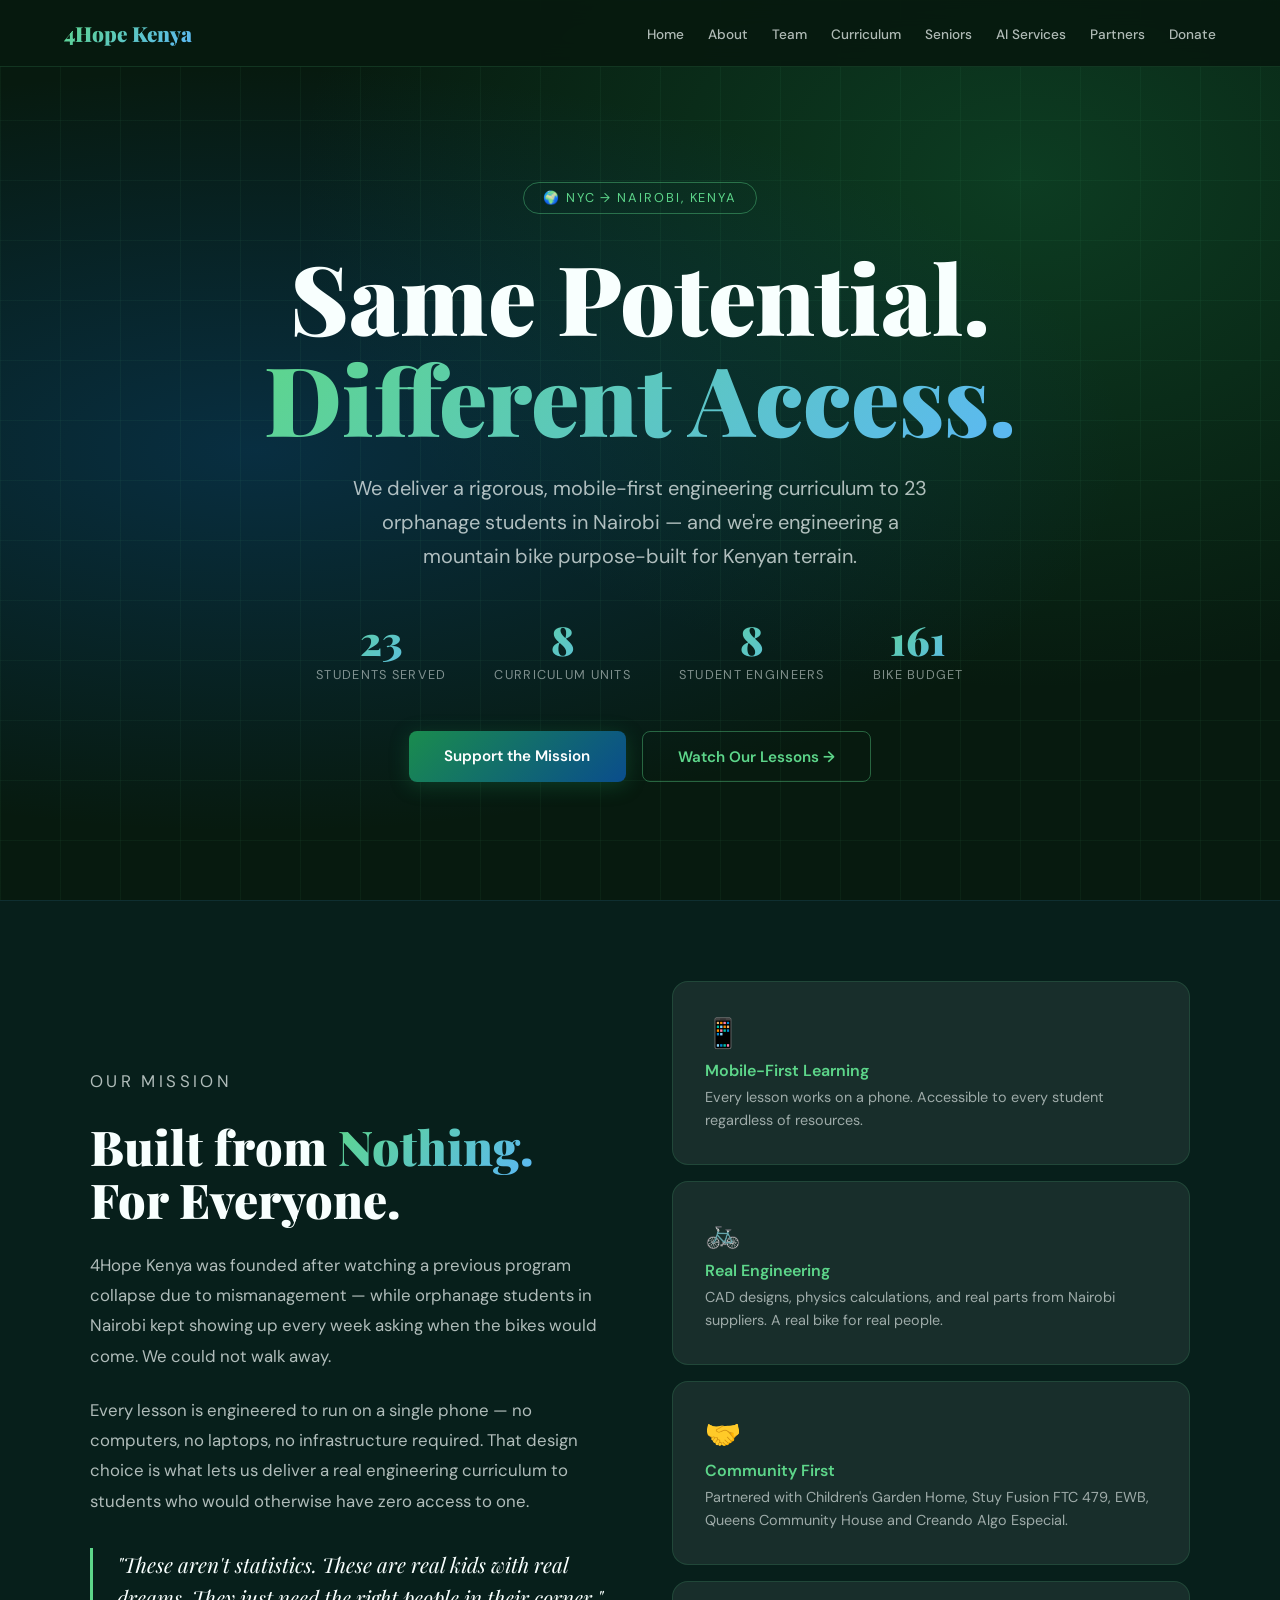
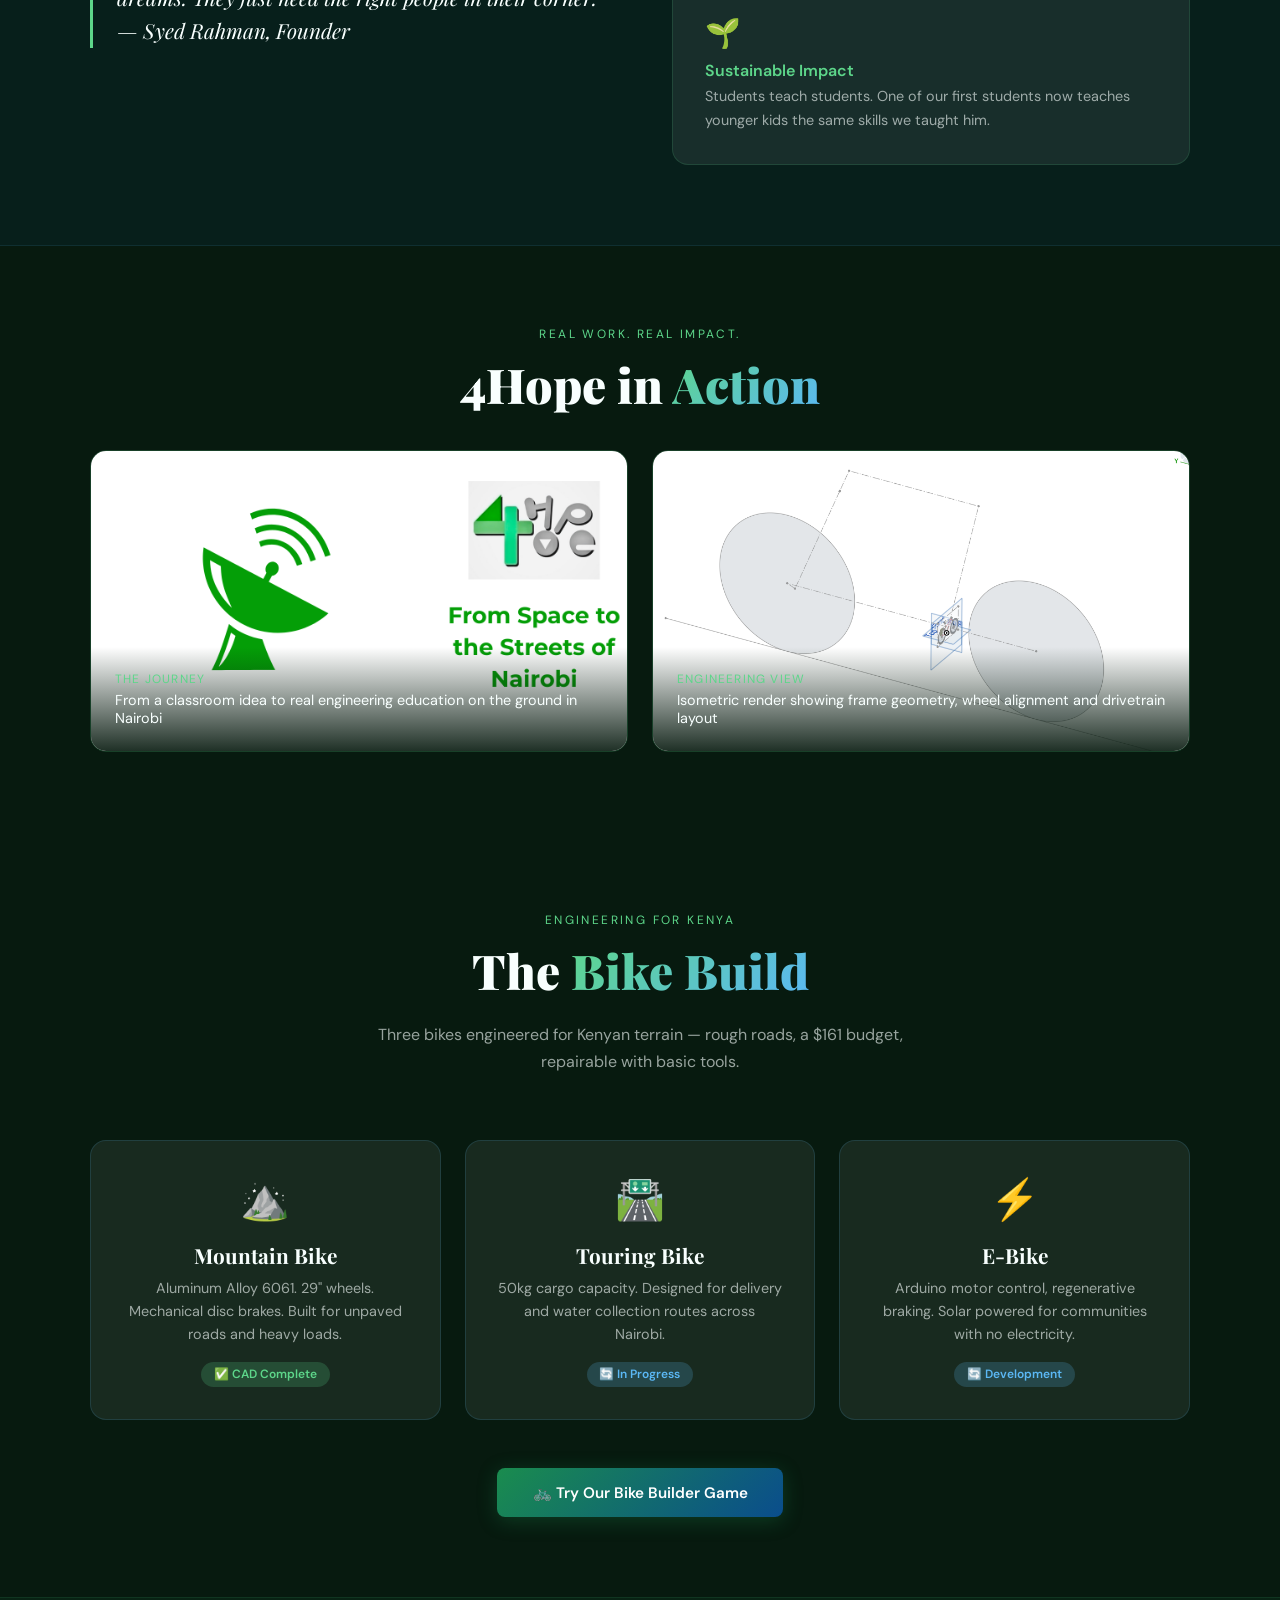
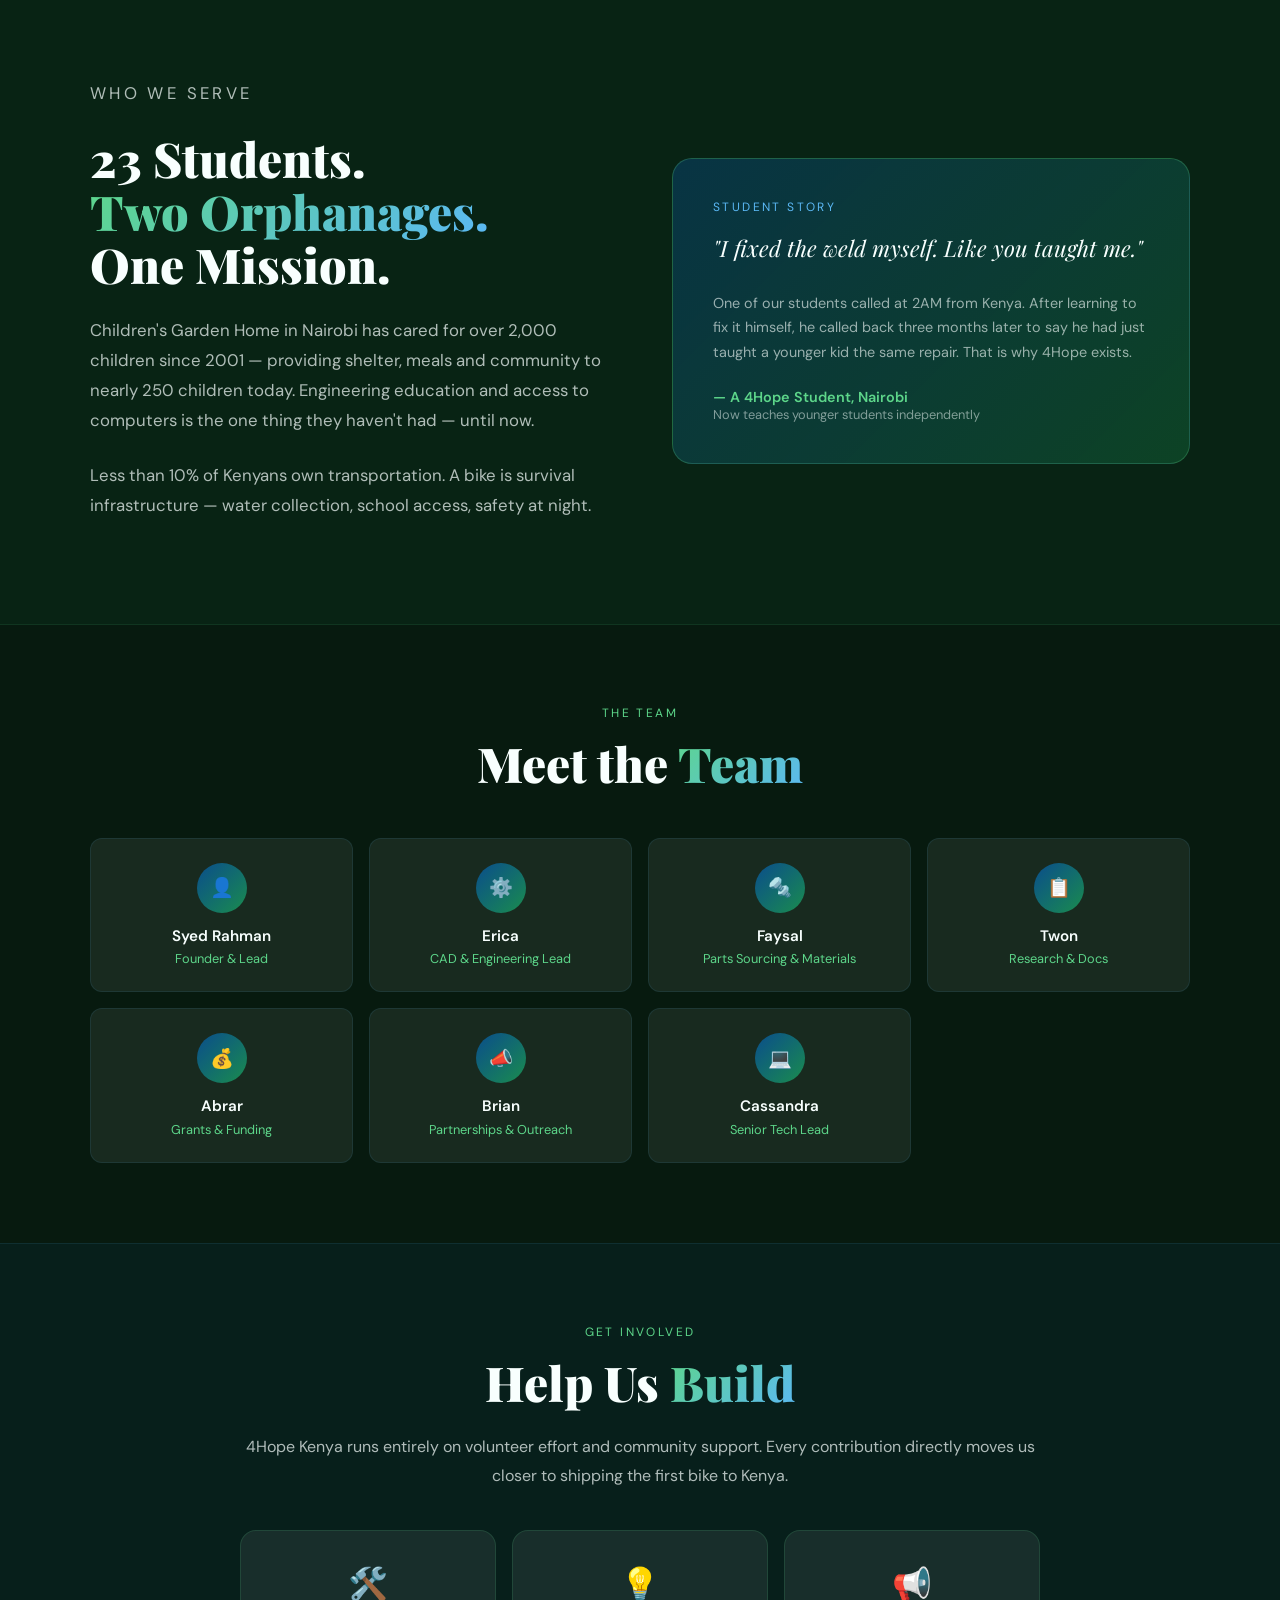
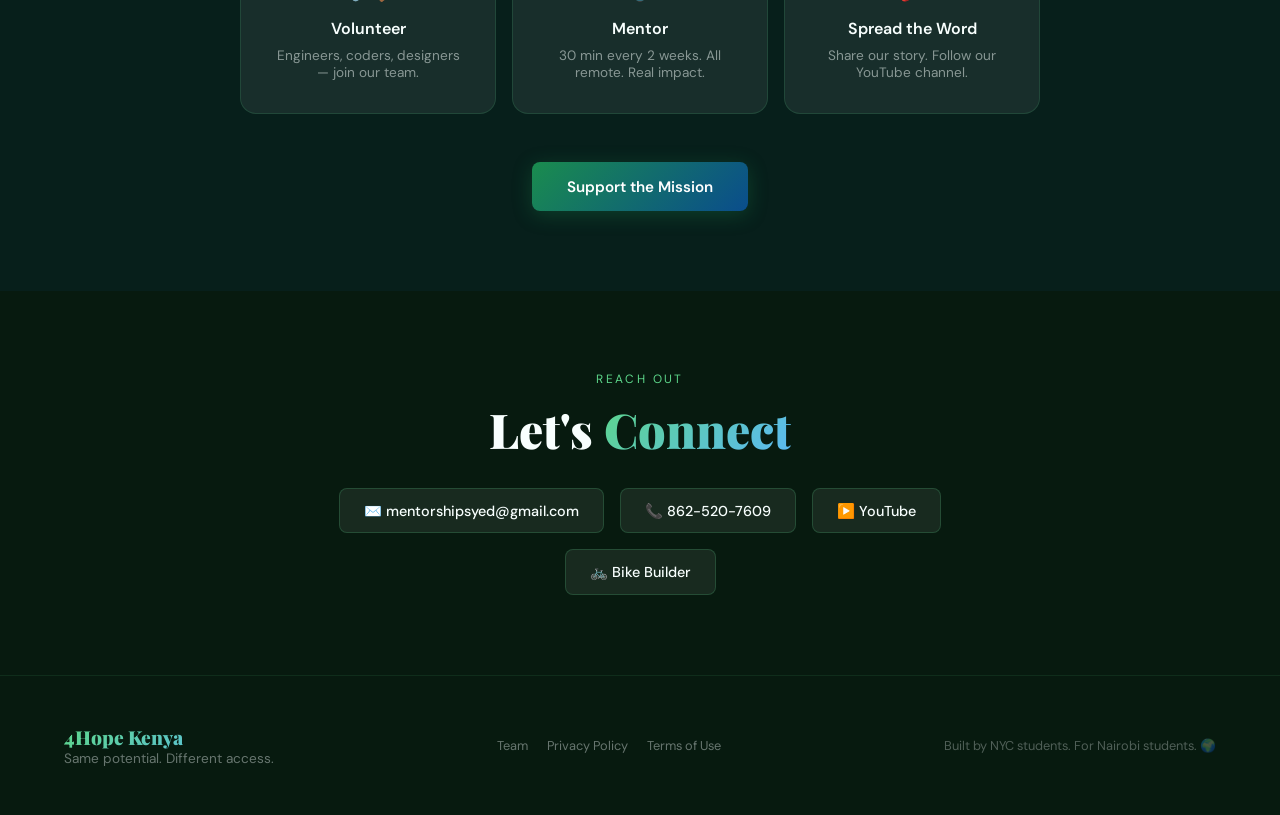
==== index.html @ 0fdd794e "Fold team page back into homepage section, add Cassandra Remove the standalone team.html page per re" ====
<!DOCTYPE html>
<html lang="en">
<head>
<meta charset="UTF-8">
<!-- Google Search Console verification -->
<meta name="google-site-verification" content="l2ZcmYYLfAJ-4KXimwmOGnVy_1JES9dyr0ShLRb9XYY">
<!-- Google Analytics (GA4) -->
<script async src="https://www.googletagmanager.com/gtag/js?id=G-86GRNK6C8G"></script>
<script>
  window.dataLayer = window.dataLayer || [];
  function gtag(){dataLayer.push(arguments);}
  gtag('js', new Date());
  gtag('config', 'G-86GRNK6C8G');
</script>
<meta name="viewport" content="width=device-width, initial-scale=1.0">
<meta name="description" content="4Hope Kenya Mentorship Program — Delivering a rigorous, mobile-first engineering curriculum to 23 orphanage students in Nairobi while engineering a mountain bike built for Kenyan terrain.">
<title>4Hope Kenya Mentorship Program</title>
<link href="https://fonts.googleapis.com/css2?family=Playfair+Display:wght@400;700;900&family=DM+Sans:wght@300;400;500;600&display=swap" rel="stylesheet">
<style>
:root{--blue:#0A4D8C;--green:#1A8C4E;--light-blue:#5BB8F5;--light-green:#5DD68A;--white:#F8FFFE;--dark:#071A0F;--card-bg:rgba(255,255,255,0.07)}
*{margin:0;padding:0;box-sizing:border-box}html{scroll-behavior:smooth}
body{font-family:'DM Sans',sans-serif;background:var(--dark);color:var(--white);overflow-x:hidden}
nav{position:fixed;top:0;left:0;right:0;z-index:100;display:flex;justify-content:space-between;align-items:center;padding:1.2rem 5%;background:rgba(7,26,15,0.92);backdrop-filter:blur(12px);border-bottom:1px solid rgba(91,214,138,0.15)}
.nav-logo{font-family:'Playfair Display',serif;font-size:1.3rem;font-weight:900;background:linear-gradient(135deg,var(--light-green),var(--light-blue));-webkit-background-clip:text;-webkit-text-fill-color:transparent;background-clip:text;text-decoration:none}
.nav-links{display:flex;gap:1.5rem;list-style:none}
.nav-links a{color:rgba(248,255,254,0.7);text-decoration:none;font-size:0.85rem;font-weight:500;transition:color 0.3s}
.nav-links a:hover{color:var(--light-green)}
section{padding:5rem 5%}.inner{max-width:1100px;margin:0 auto}
.section-label{font-size:0.75rem;text-transform:uppercase;letter-spacing:0.2em;color:var(--light-green);margin-bottom:1rem}
.section-title{font-family:'Playfair Display',serif;font-size:clamp(2rem,4vw,3rem);font-weight:900;line-height:1.1;margin-bottom:1.5rem}
.section-title span{background:linear-gradient(135deg,var(--light-green),var(--light-blue));-webkit-background-clip:text;-webkit-text-fill-color:transparent;background-clip:text}
.hero-bg{position:absolute;inset:0;background:radial-gradient(ellipse at 20% 50%,rgba(10,77,140,0.4) 0%,transparent 60%),radial-gradient(ellipse at 80% 20%,rgba(26,140,78,0.3) 0%,transparent 50%)}
.hero-grid{position:absolute;inset:0;background-image:linear-gradient(rgba(91,214,138,0.05) 1px,transparent 1px),linear-gradient(90deg,rgba(91,214,138,0.05) 1px,transparent 1px);background-size:60px 60px}
.btn-primary{display:inline-block;padding:0.9rem 2.2rem;background:linear-gradient(135deg,var(--green),var(--blue));color:white;text-decoration:none;border-radius:8px;font-weight:600;font-size:0.95rem;transition:transform 0.2s,box-shadow 0.2s;box-shadow:0 4px 20px rgba(26,140,78,0.3)}
.btn-primary:hover{transform:translateY(-2px);box-shadow:0 8px 30px rgba(26,140,78,0.4)}
.btn-secondary{display:inline-block;padding:0.9rem 2.2rem;border:1px solid rgba(91,214,138,0.4);color:var(--light-green);text-decoration:none;border-radius:8px;font-weight:600;font-size:0.95rem;transition:all 0.2s}
.btn-secondary:hover{background:rgba(91,214,138,0.1)}
.card{background:var(--card-bg);border:1px solid rgba(91,214,138,0.15);border-radius:16px;padding:2rem;transition:all 0.3s}
.card:hover{border-color:rgba(91,214,138,0.4);transform:translateY(-3px);box-shadow:0 15px 40px rgba(0,0,0,0.3)}
footer{padding:3rem 5%;border-top:1px solid rgba(91,214,138,0.1);display:flex;justify-content:space-between;align-items:center;flex-wrap:wrap;gap:1rem}
.footer-logo{font-family:'Playfair Display',serif;font-size:1.2rem;font-weight:900;background:linear-gradient(135deg,var(--light-green),var(--light-blue));-webkit-background-clip:text;-webkit-text-fill-color:transparent;background-clip:text}
.footer-tagline{font-size:0.85rem;color:rgba(248,255,254,0.4)}.footer-right{font-size:0.8rem;color:rgba(248,255,254,0.3)}
.footer-links{display:flex;gap:1.2rem;font-size:0.8rem}
.footer-links a{color:rgba(248,255,254,0.4);text-decoration:none;transition:color 0.3s}
.footer-links a:hover{color:var(--light-green)}
@keyframes fadeUp{from{opacity:0;transform:translateY(30px)}to{opacity:1;transform:translateY(0)}}
@media(max-width:768px){.nav-links{display:none}footer{flex-direction:column;text-align:center}}
</style>
<style>
.hero{min-height:100vh;display:flex;align-items:center;justify-content:center;position:relative;overflow:hidden;padding:8rem 5% 4rem;text-align:center}
.hero-content{position:relative;z-index:2;max-width:900px}
.hero-badge{display:inline-block;padding:0.4rem 1.2rem;border:1px solid rgba(91,214,138,0.4);border-radius:100px;font-size:0.8rem;letter-spacing:0.15em;text-transform:uppercase;color:var(--light-green);margin-bottom:2rem;animation:fadeUp 0.8s ease both}
.hero h1{font-family:'Playfair Display',serif;font-size:clamp(3rem,8vw,6rem);font-weight:900;line-height:1.05;margin-bottom:1.5rem;animation:fadeUp 0.8s ease 0.2s both}
.hero h1 span{background:linear-gradient(135deg,var(--light-green),var(--light-blue));-webkit-background-clip:text;-webkit-text-fill-color:transparent;background-clip:text}
.hero-sub{font-size:clamp(1rem,2.5vw,1.25rem);color:rgba(248,255,254,0.7);max-width:600px;margin:0 auto 2.5rem;line-height:1.7;animation:fadeUp 0.8s ease 0.4s both}
.hero-stats{display:flex;justify-content:center;gap:3rem;margin-bottom:3rem;flex-wrap:wrap;animation:fadeUp 0.8s ease 0.6s both}
.stat-num{font-family:'Playfair Display',serif;font-size:2.5rem;font-weight:900;background:linear-gradient(135deg,var(--light-green),var(--light-blue));-webkit-background-clip:text;-webkit-text-fill-color:transparent;background-clip:text}
.stat-label{font-size:0.8rem;color:rgba(248,255,254,0.5);text-transform:uppercase;letter-spacing:0.1em}
.hero-buttons{display:flex;gap:1rem;justify-content:center;flex-wrap:wrap;animation:fadeUp 0.8s ease 0.8s both}
.mission-grid{display:grid;grid-template-columns:1fr 1fr;gap:4rem;align-items:center;max-width:1100px;margin:0 auto}
.mission-text p{color:rgba(248,255,254,0.7);line-height:1.8;font-size:1.05rem;margin-bottom:1.5rem}
.mission-quote{border-left:3px solid var(--light-green);padding-left:1.5rem;margin:2rem 0;font-family:'Playfair Display',serif;font-size:1.3rem;font-style:italic;color:var(--white);line-height:1.6}
.mission-cards{display:flex;flex-direction:column;gap:1rem}
.card-icon{font-size:1.8rem;margin-bottom:0.5rem}
.card-title{font-weight:600;margin-bottom:0.3rem;color:var(--light-green)}
.card-text{font-size:0.9rem;color:rgba(248,255,254,0.6);line-height:1.6}
.photos-grid{display:grid;grid-template-columns:1fr 1fr;gap:1.5rem;max-width:1100px;margin:0 auto}
.photo-card{position:relative;border-radius:16px;overflow:hidden;border:1px solid rgba(91,214,138,0.2)}
.photo-card img{width:100%;height:300px;object-fit:cover;display:block;transition:transform 0.4s}
.photo-card:hover img{transform:scale(1.03)}
.photo-overlay{position:absolute;bottom:0;left:0;right:0;background:linear-gradient(transparent,rgba(7,26,15,0.9));padding:1.5rem;font-size:0.9rem}
.photo-tag{color:var(--light-green);font-size:0.75rem;text-transform:uppercase;letter-spacing:0.1em;margin-bottom:0.3rem}
.bike-grid{display:grid;grid-template-columns:repeat(3,1fr);gap:1.5rem;max-width:1100px;margin:0 auto}
.bike-card{background:var(--card-bg);border:1px solid rgba(91,184,245,0.15);border-radius:16px;padding:2rem;text-align:center;transition:all 0.3s;position:relative;overflow:hidden}
.bike-card::before{content:'';position:absolute;top:0;left:0;right:0;height:3px;background:linear-gradient(90deg,var(--light-green),var(--light-blue));transform:scaleX(0);transition:transform 0.3s}
.bike-card:hover::before{transform:scaleX(1)}
.bike-card:hover{border-color:rgba(91,184,245,0.4);transform:translateY(-4px)}
.bike-icon{font-size:2.5rem;margin-bottom:1rem}
.bike-name{font-family:'Playfair Display',serif;font-size:1.3rem;font-weight:700;margin-bottom:0.5rem}
.bike-desc{font-size:0.9rem;color:rgba(248,255,254,0.6);line-height:1.6;margin-bottom:1rem}
.bike-status{display:inline-block;padding:0.3rem 0.8rem;border-radius:100px;font-size:0.75rem;font-weight:600}
.status-done{background:rgba(91,214,138,0.2);color:var(--light-green)}
.status-progress{background:rgba(91,184,245,0.2);color:var(--light-blue)}
.students-inner{max-width:1100px;margin:0 auto;display:grid;grid-template-columns:1fr 1fr;gap:4rem;align-items:center}
.students-text p{color:rgba(248,255,254,0.7);line-height:1.8;font-size:1.05rem;margin-bottom:1.5rem}
.ferdinand-card{background:linear-gradient(135deg,rgba(10,77,140,0.4),rgba(26,140,78,0.3));border:1px solid rgba(91,214,138,0.25);border-radius:20px;padding:2.5rem}
.ferdinand-label{font-size:0.75rem;text-transform:uppercase;letter-spacing:0.2em;color:var(--light-blue);margin-bottom:1rem}
.ferdinand-quote{font-family:'Playfair Display',serif;font-size:1.4rem;font-style:italic;line-height:1.6;margin-bottom:1.5rem}
.team-grid{display:grid;grid-template-columns:repeat(4,1fr);gap:1rem;max-width:1100px;margin:0 auto}
.team-card{background:var(--card-bg);border:1px solid rgba(91,184,245,0.1);border-radius:12px;padding:1.5rem;text-align:center;transition:all 0.3s}
.team-card:hover{border-color:rgba(91,184,245,0.3);transform:translateY(-3px)}
.team-avatar{width:50px;height:50px;border-radius:50%;background:linear-gradient(135deg,var(--blue),var(--green));display:flex;align-items:center;justify-content:center;font-size:1.2rem;margin:0 auto 0.8rem}
.team-name{font-weight:600;font-size:0.95rem;margin-bottom:0.3rem}
.team-role{font-size:0.8rem;color:var(--light-green)}
.support-grid{display:grid;grid-template-columns:repeat(3,1fr);gap:1rem;max-width:800px;margin:0 auto 3rem}
.support-icon{font-size:2rem;margin-bottom:0.8rem}
.contact-links{display:flex;justify-content:center;gap:1rem;flex-wrap:wrap;margin-top:2rem}
.contact-link{display:flex;align-items:center;gap:0.5rem;padding:0.8rem 1.5rem;background:var(--card-bg);border:1px solid rgba(91,214,138,0.2);border-radius:8px;color:var(--white);text-decoration:none;font-size:0.9rem;font-weight:500;transition:all 0.3s}
.contact-link:hover{border-color:var(--light-green);background:rgba(91,214,138,0.1);transform:translateY(-2px)}
@media(max-width:768px){.mission-grid,.students-inner,.photos-grid{grid-template-columns:1fr;gap:2rem}.bike-grid,.team-grid{grid-template-columns:1fr}.support-grid{grid-template-columns:1fr}.hero-stats{gap:1.5rem}}
</style>
</head>
<body>
<nav>
  <a href="index.html" class="nav-logo">4Hope Kenya</a>
  <ul class="nav-links">
    <li><a href="index.html">Home</a></li>
    <li><a href="about.html">About</a></li>
    <li><a href="index.html#team-section">Team</a></li>
    <li><a href="curriculum.html">Curriculum</a></li>
    <li><a href="seniors.html">Seniors</a></li>
    <li><a href="ai-services.html">AI Services</a></li>
    <li><a href="partners.html">Partners</a></li>
    <li><a href="donate.html">Donate</a></li>
  </ul>
</nav>

<section class="hero">
  <div class="hero-bg"></div>
  <div class="hero-grid"></div>
  <div class="hero-content">
    <div class="hero-badge">🌍 NYC → Nairobi, Kenya</div>
    <h1>Same Potential.<br><span>Different Access.</span></h1>
    <p class="hero-sub">We deliver a rigorous, mobile-first engineering curriculum to 23 orphanage students in Nairobi — and we're engineering a mountain bike purpose-built for Kenyan terrain.</p>
    <div class="hero-stats">
      <div class="stat"><div class="stat-num">23</div><div class="stat-label">Students Served</div></div>
      <div class="stat"><div class="stat-num">8</div><div class="stat-label">Curriculum Units</div></div>
      <div class="stat"><div class="stat-num">8</div><div class="stat-label">Student Engineers</div></div>
      <div class="stat"><div class="stat-num">161</div><div class="stat-label">Bike Budget</div></div>
    </div>
    <div class="hero-buttons">
      <a href="donate.html" class="btn-primary">Support the Mission</a>
      <a href="https://www.youtube.com/@4HopeKenyaMentorshipProgram" target="_blank" class="btn-secondary">Watch Our Lessons →</a>
    </div>
  </div>
</section>

<section style="background:rgba(10,77,140,0.1);border-top:1px solid rgba(91,184,245,0.1);border-bottom:1px solid rgba(91,184,245,0.1)">
  <div class="mission-grid">
    <div class="mission-text">
      <p class="section-label">Our Mission</p>
      <h2 class="section-title">Built from <span>Nothing.</span><br>For Everyone.</h2>
      <p>4Hope Kenya was founded after watching a previous program collapse due to mismanagement — while orphanage students in Nairobi kept showing up every week asking when the bikes would come. We could not walk away.</p>
      <p>Every lesson is engineered to run on a single phone — no computers, no laptops, no infrastructure required. That design choice is what lets us deliver a real engineering curriculum to students who would otherwise have zero access to one.</p>
      <div class="mission-quote">"These aren't statistics. These are real kids with real dreams. They just need the right people in their corner." — Syed Rahman, Founder</div>
    </div>
    <div class="mission-cards">
      <div class="card"><div class="card-icon">📱</div><div class="card-title">Mobile-First Learning</div><div class="card-text">Every lesson works on a phone. Accessible to every student regardless of resources.</div></div>
      <div class="card"><div class="card-icon">🚲</div><div class="card-title">Real Engineering</div><div class="card-text">CAD designs, physics calculations, and real parts from Nairobi suppliers. A real bike for real people.</div></div>
      <div class="card"><div class="card-icon">🤝</div><div class="card-title">Community First</div><div class="card-text">Partnered with Children's Garden Home, Stuy Fusion FTC 479, EWB, Queens Community House and Creando Algo Especial.</div></div>
      <div class="card"><div class="card-icon">🌱</div><div class="card-title">Sustainable Impact</div><div class="card-text">Students teach students. One of our first students now teaches younger kids the same skills we taught him.</div></div>
    </div>
  </div>
</section>

<section>
  <div class="inner">
    <p class="section-label" style="text-align:center">Real Work. Real Impact.</p>
    <h2 class="section-title" style="text-align:center;margin-bottom:2.5rem">4Hope in <span>Action</span></h2>
    <div class="photos-grid">
      <div class="photo-card"><img src="images/space-to-nairobi.png" alt="From Space to the Streets of Nairobi — 4Hope Kenya"><div class="photo-overlay"><div class="photo-tag">The Journey</div>From a classroom idea to real engineering education on the ground in Nairobi</div></div>
      <div class="photo-card"><img src="images/bike-render-2.png" alt="4Hope Kenya mountain bike CAD render — isometric view" style="object-position:56% 62%"><div class="photo-overlay"><div class="photo-tag">Engineering View</div>Isometric render showing frame geometry, wheel alignment and drivetrain layout</div></div>
    </div>
  </div>
</section>

<section>
  <div class="inner">
    <div style="text-align:center;margin-bottom:4rem"><p class="section-label">Engineering for Kenya</p><h2 class="section-title">The <span>Bike Build</span></h2><p style="color:rgba(248,255,254,0.6);max-width:600px;margin:0 auto;line-height:1.7">Three bikes engineered for Kenyan terrain — rough roads, a $161 budget, repairable with basic tools.</p></div>
    <div class="bike-grid">
      <div class="bike-card"><div class="bike-icon">⛰️</div><div class="bike-name">Mountain Bike</div><div class="bike-desc">Aluminum Alloy 6061. 29" wheels. Mechanical disc brakes. Built for unpaved roads and heavy loads.</div><span class="bike-status status-done">✅ CAD Complete</span></div>
      <div class="bike-card"><div class="bike-icon">🛣️</div><div class="bike-name">Touring Bike</div><div class="bike-desc">50kg cargo capacity. Designed for delivery and water collection routes across Nairobi.</div><span class="bike-status status-progress">🔄 In Progress</span></div>
      <div class="bike-card"><div class="bike-icon">⚡</div><div class="bike-name">E-Bike</div><div class="bike-desc">Arduino motor control, regenerative braking. Solar powered for communities with no electricity.</div><span class="bike-status status-progress">🔄 Development</span></div>
    </div>
    <div style="text-align:center;margin-top:3rem"><a href="https://blue-nona-70.tiiny.site" target="_blank" class="btn-primary">🚲 Try Our Bike Builder Game</a></div>
  </div>
</section>

<section style="background:rgba(26,140,78,0.08);border-top:1px solid rgba(91,214,138,0.1);border-bottom:1px solid rgba(91,214,138,0.1)">
  <div class="students-inner">
    <div class="students-text">
      <p class="section-label">Who We Serve</p>
      <h2 class="section-title">23 Students.<br><span>Two Orphanages.</span><br>One Mission.</h2>
      <p>Children's Garden Home in Nairobi has cared for over 2,000 children since 2001 — providing shelter, meals and community to nearly 250 children today. Engineering education and access to computers is the one thing they haven't had — until now.</p>
      <p>Less than 10% of Kenyans own transportation. A bike is survival infrastructure — water collection, school access, safety at night.</p>
    </div>
    <div class="ferdinand-card">
      <div class="ferdinand-label">Student Story</div>
      <div class="ferdinand-quote">"I fixed the weld myself. Like you taught me."</div>
      <p style="color:rgba(248,255,254,0.6);font-size:0.9rem;line-height:1.7;margin-bottom:1.5rem">One of our students called at 2AM from Kenya. After learning to fix it himself, he called back three months later to say he had just taught a younger kid the same repair. That is why 4Hope exists.</p>
      <div style="font-weight:600;color:var(--light-green);font-size:0.9rem">— A 4Hope Student, Nairobi</div>
      <div style="font-size:0.8rem;color:rgba(248,255,254,0.5)">Now teaches younger students independently</div>
    </div>
  </div>
</section>

<section id="team-section">
  <div class="inner">
    <div style="text-align:center;margin-bottom:3rem"><p class="section-label">The Team</p><h2 class="section-title">Meet the <span>Team</span></h2></div>
    <div class="team-grid">
      <div class="team-card"><div class="team-avatar">👤</div><div class="team-name">Syed Rahman</div><div class="team-role">Founder & Lead</div></div>
      <div class="team-card"><div class="team-avatar">⚙️</div><div class="team-name">Erica</div><div class="team-role">CAD & Engineering Lead</div></div>
      <div class="team-card"><div class="team-avatar">🔩</div><div class="team-name">Faysal</div><div class="team-role">Parts Sourcing & Materials</div></div>
      <div class="team-card"><div class="team-avatar">📋</div><div class="team-name">Twon</div><div class="team-role">Research & Docs</div></div>
      <div class="team-card"><div class="team-avatar">💰</div><div class="team-name">Abrar</div><div class="team-role">Grants & Funding</div></div>
      <div class="team-card"><div class="team-avatar">📣</div><div class="team-name">Brian</div><div class="team-role">Partnerships & Outreach</div></div>
      <div class="team-card"><div class="team-avatar">💻</div><div class="team-name">Cassandra</div><div class="team-role">Senior Tech Lead</div></div>
    </div>
  </div>
</section>

<section style="background:rgba(10,77,140,0.1);border-top:1px solid rgba(91,184,245,0.1)">
  <div style="max-width:800px;margin:0 auto;text-align:center">
    <p class="section-label">Get Involved</p>
    <h2 class="section-title">Help Us <span>Build</span></h2>
    <p style="color:rgba(248,255,254,0.7);line-height:1.8;margin-bottom:2.5rem">4Hope Kenya runs entirely on volunteer effort and community support. Every contribution directly moves us closer to shipping the first bike to Kenya.</p>
    <div class="support-grid">
      <div class="card"><div class="support-icon">🛠️</div><div style="font-weight:600;margin-bottom:0.5rem">Volunteer</div><div style="font-size:0.85rem;color:rgba(248,255,254,0.5)">Engineers, coders, designers — join our team.</div></div>
      <div class="card"><div class="support-icon">💡</div><div style="font-weight:600;margin-bottom:0.5rem">Mentor</div><div style="font-size:0.85rem;color:rgba(248,255,254,0.5)">30 min every 2 weeks. All remote. Real impact.</div></div>
      <div class="card"><div class="support-icon">📢</div><div style="font-weight:600;margin-bottom:0.5rem">Spread the Word</div><div style="font-size:0.85rem;color:rgba(248,255,254,0.5)">Share our story. Follow our YouTube channel.</div></div>
    </div>
    <a href="donate.html" class="btn-primary">Support the Mission</a>
  </div>
</section>

<section>
  <div style="max-width:700px;margin:0 auto;text-align:center">
    <p class="section-label">Reach Out</p>
    <h2 class="section-title">Let's <span>Connect</span></h2>
    <div class="contact-links">
      <a href="mailto:mentorshipsyed@gmail.com" class="contact-link">✉️ mentorshipsyed@gmail.com</a>
      <a href="tel:8625207609" class="contact-link">📞 862-520-7609</a>
      <a href="https://www.youtube.com/@4HopeKenyaMentorshipProgram" target="_blank" class="contact-link">▶️ YouTube</a>
      <a href="https://blue-nona-70.tiiny.site" target="_blank" class="contact-link">🚲 Bike Builder</a>
    </div>
  </div>
</section>

<footer>
  <div><div class="footer-logo">4Hope Kenya</div><div class="footer-tagline">Same potential. Different access.</div></div>
  <div class="footer-links"><a href="index.html#team-section">Team</a><a href="privacy.html">Privacy Policy</a><a href="terms.html">Terms of Use</a></div>
  <div class="footer-right">Built by NYC students. For Nairobi students. 🌍</div>
</footer>
</body>
</html>
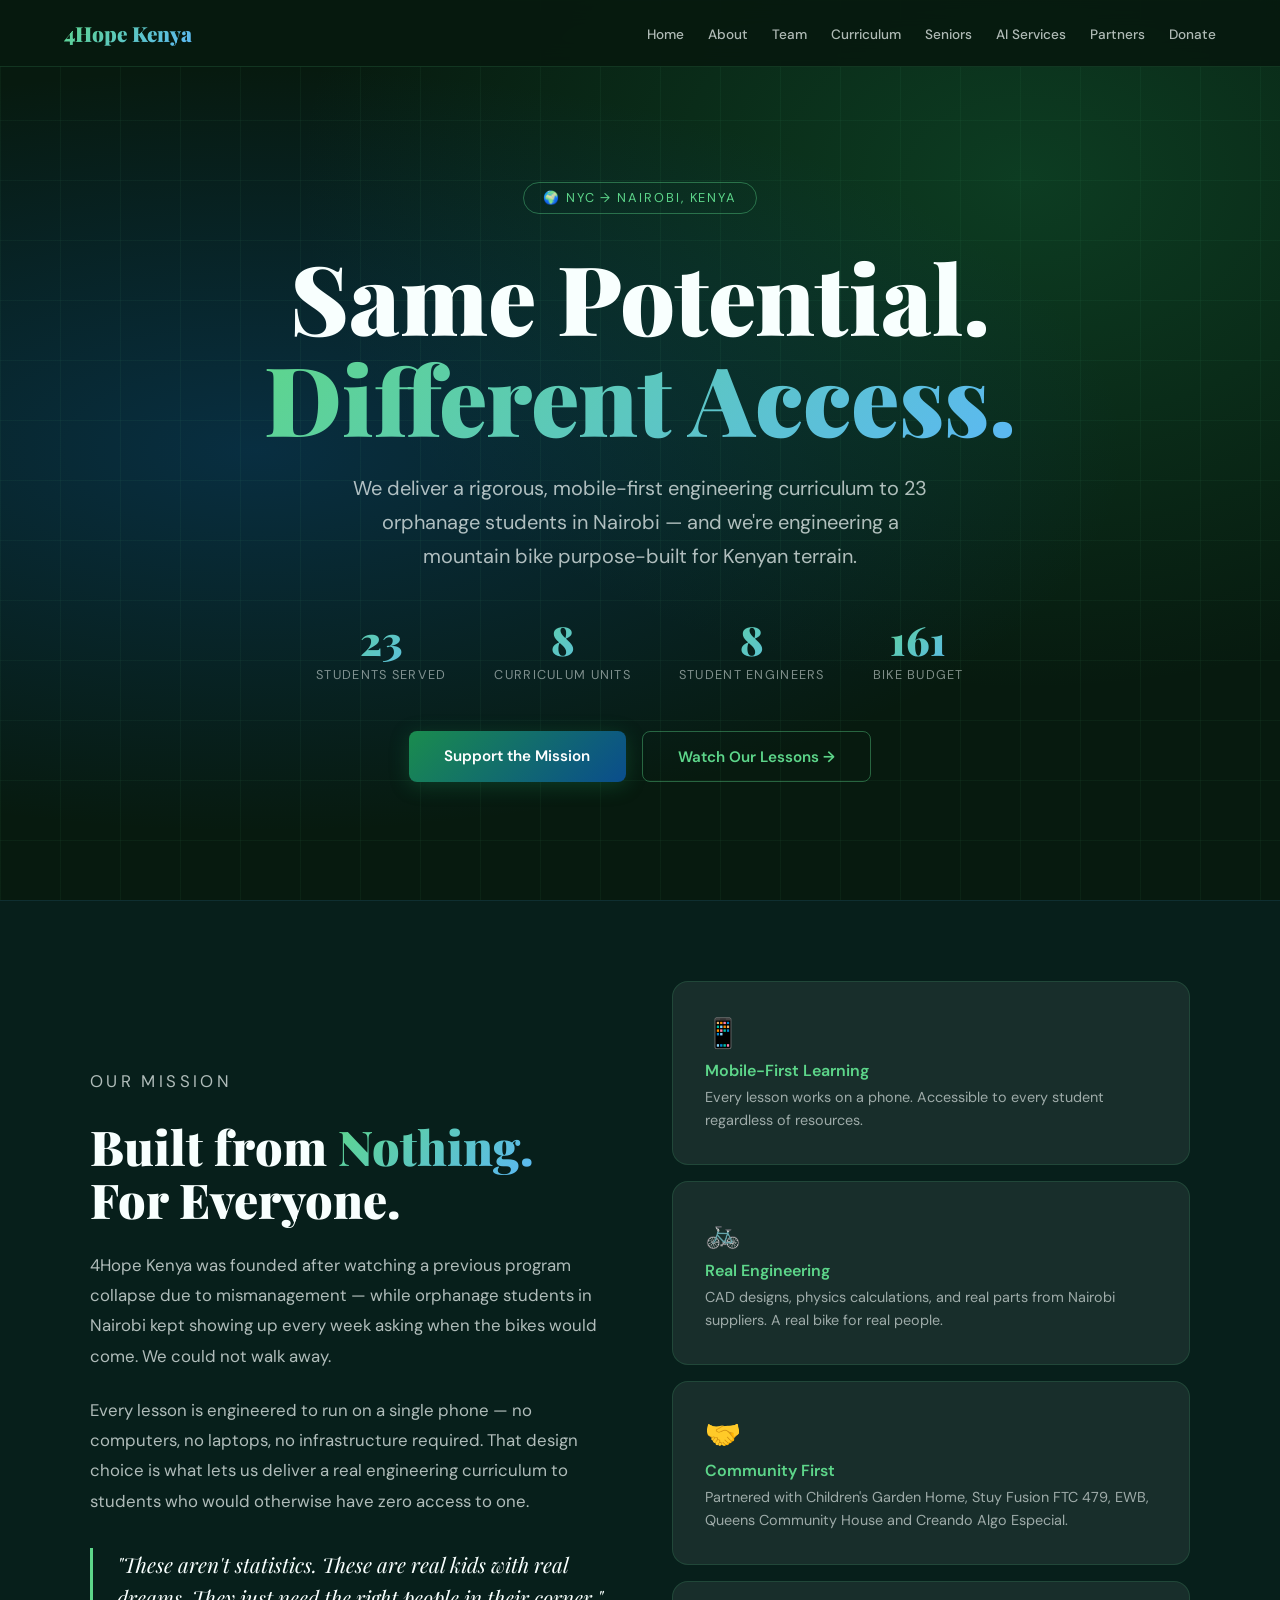
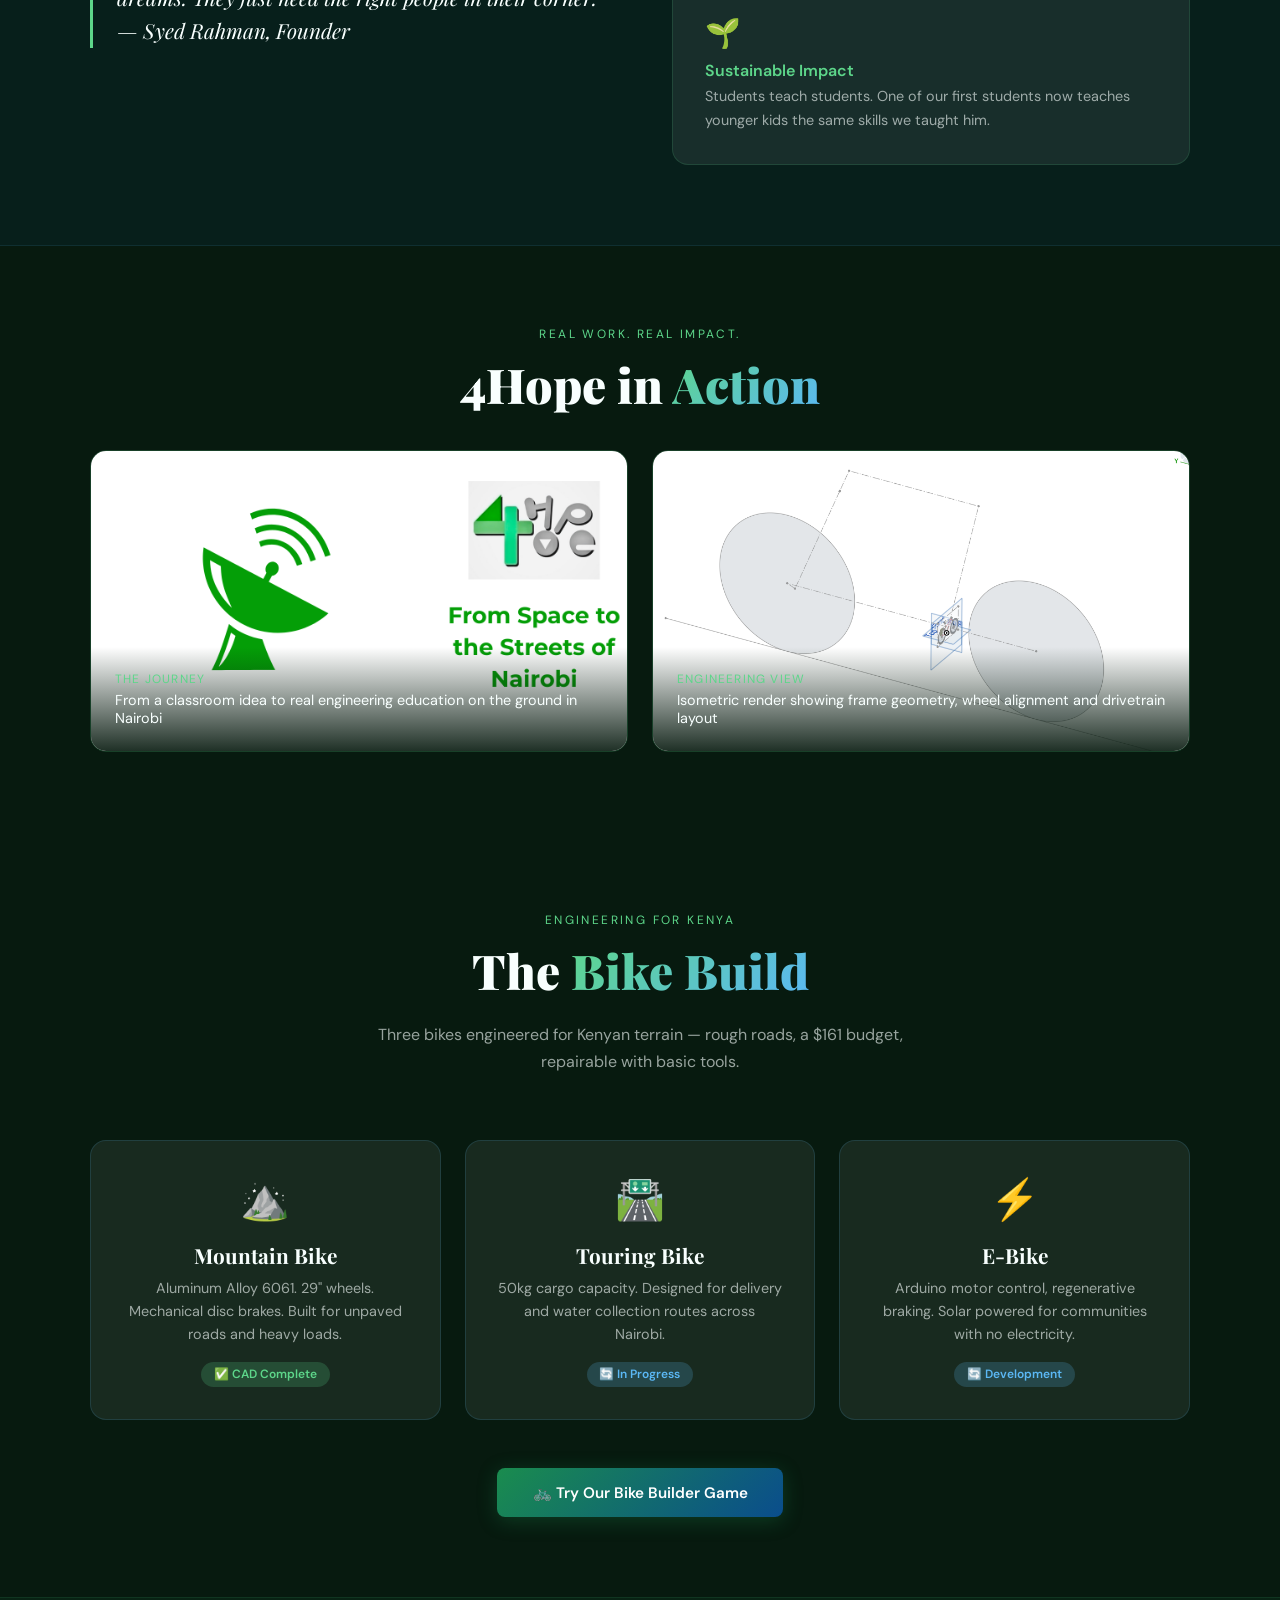
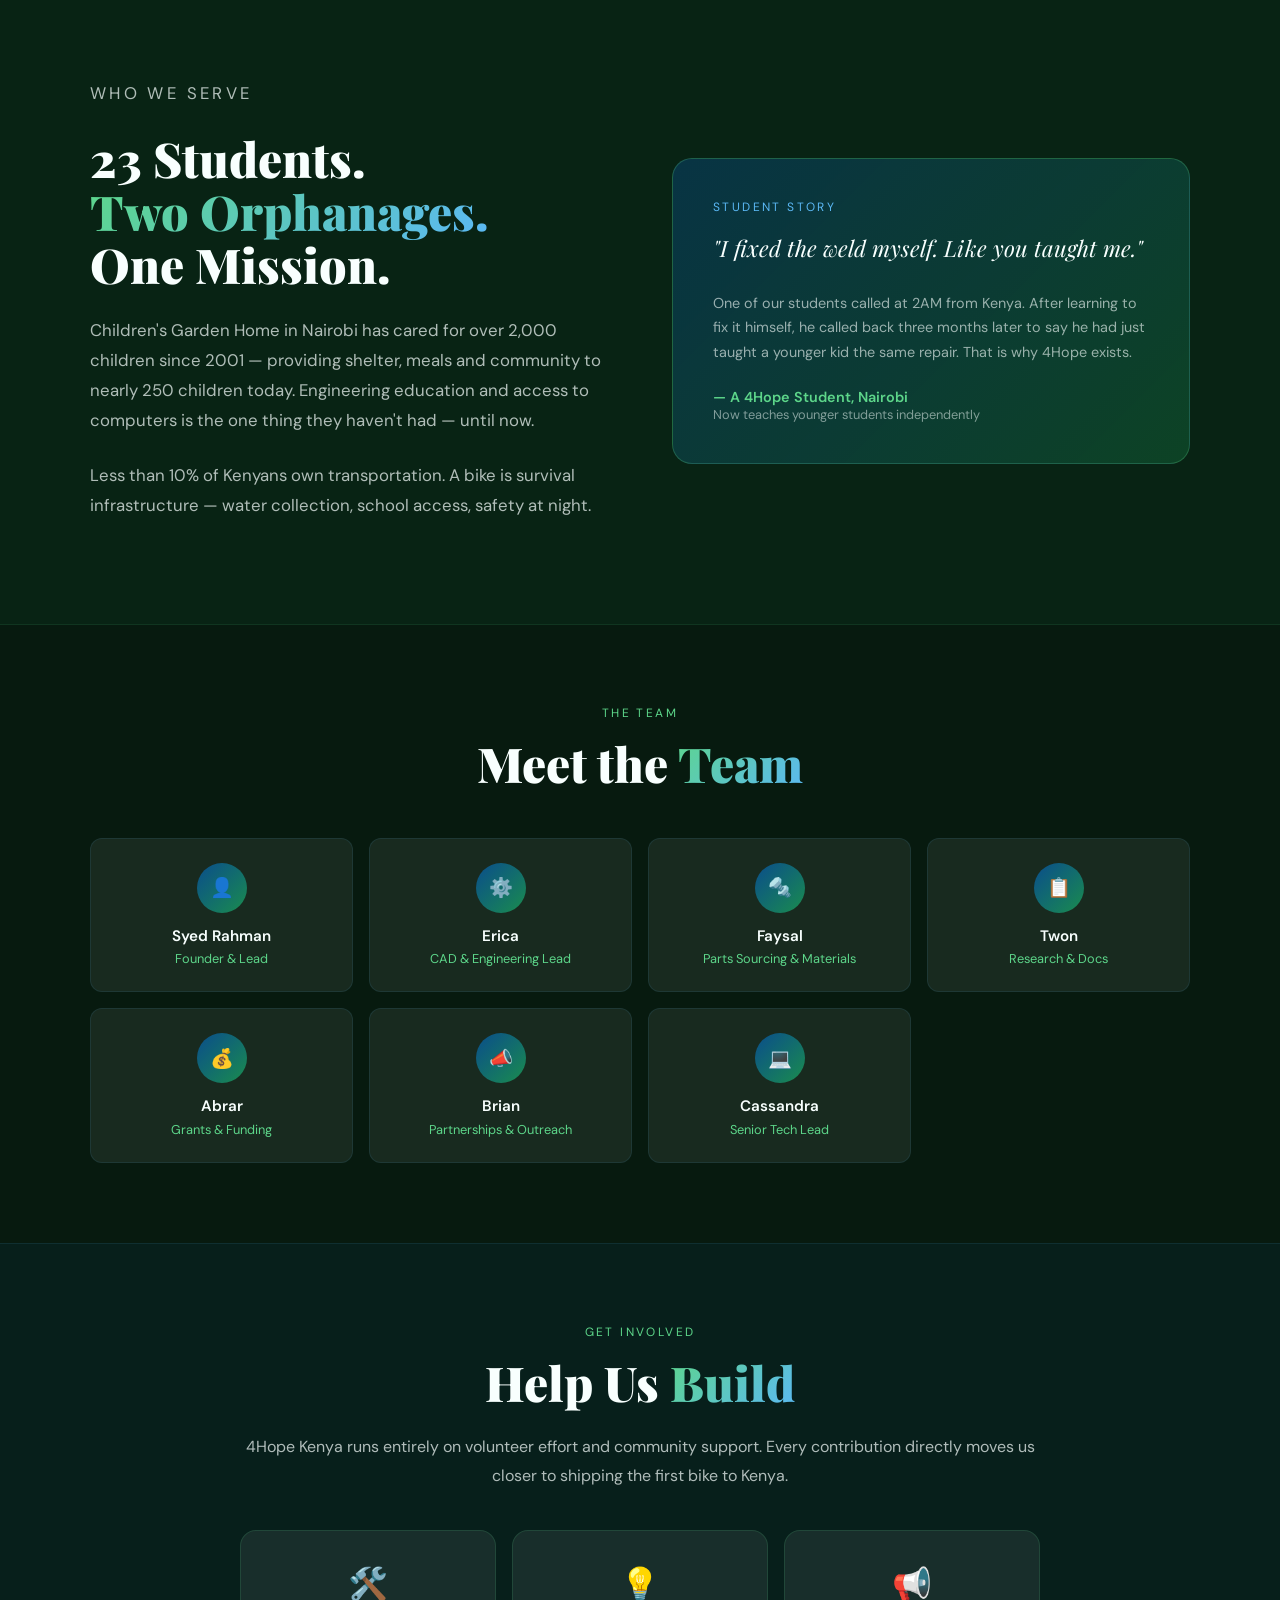
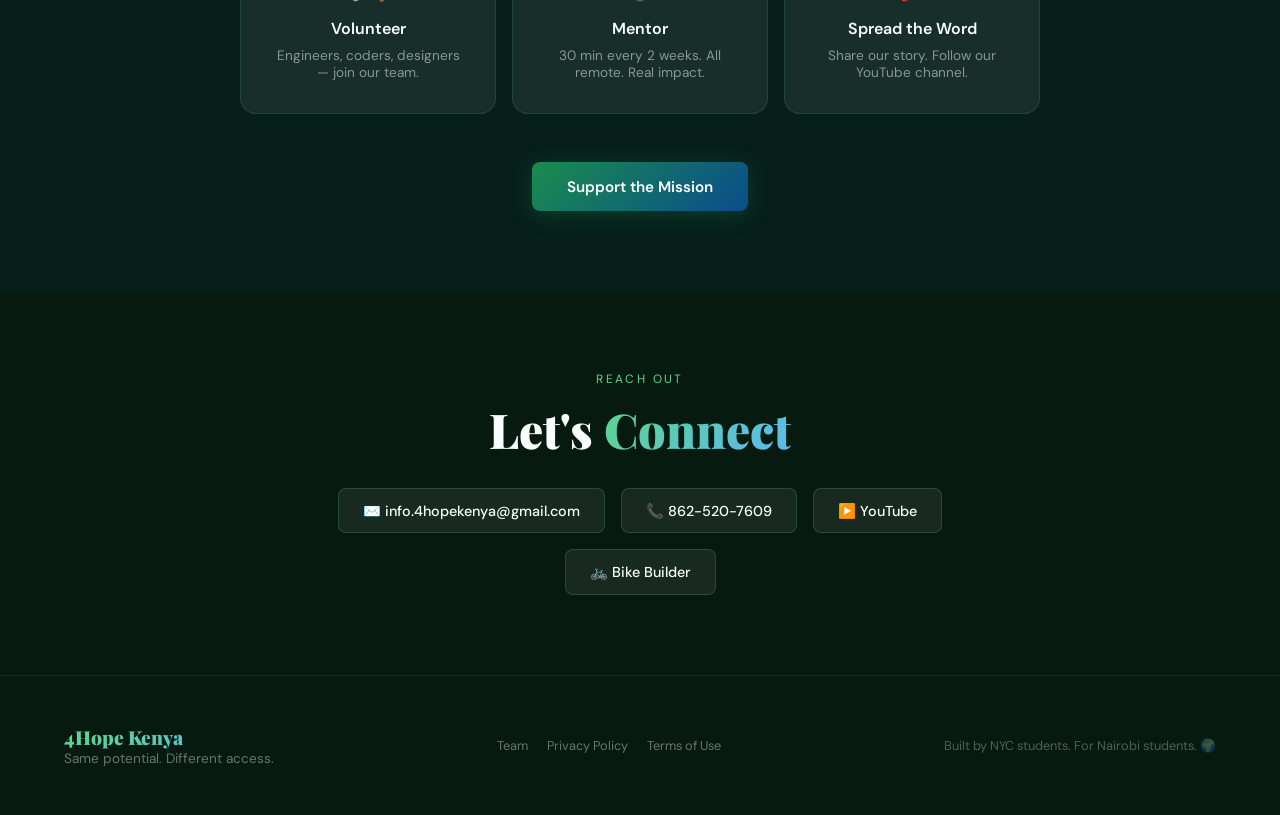
==== commit 9a1ec7bd: "Replace contact email across the site Swap mentorshipsyed@gmail.com for info.4hopekenya@gmail.com in" ====
--- a/index.html
+++ b/index.html
@@ -228,7 +228,7 @@
     <p class="section-label">Reach Out</p>
     <h2 class="section-title">Let's <span>Connect</span></h2>
     <div class="contact-links">
-      <a href="mailto:mentorshipsyed@gmail.com" class="contact-link">✉️ mentorshipsyed@gmail.com</a>
+      <a href="mailto:info.4hopekenya@gmail.com" class="contact-link">✉️ info.4hopekenya@gmail.com</a>
       <a href="tel:8625207609" class="contact-link">📞 862-520-7609</a>
       <a href="https://www.youtube.com/@4HopeKenyaMentorshipProgram" target="_blank" class="contact-link">▶️ YouTube</a>
       <a href="https://blue-nona-70.tiiny.site" target="_blank" class="contact-link">🚲 Bike Builder</a>
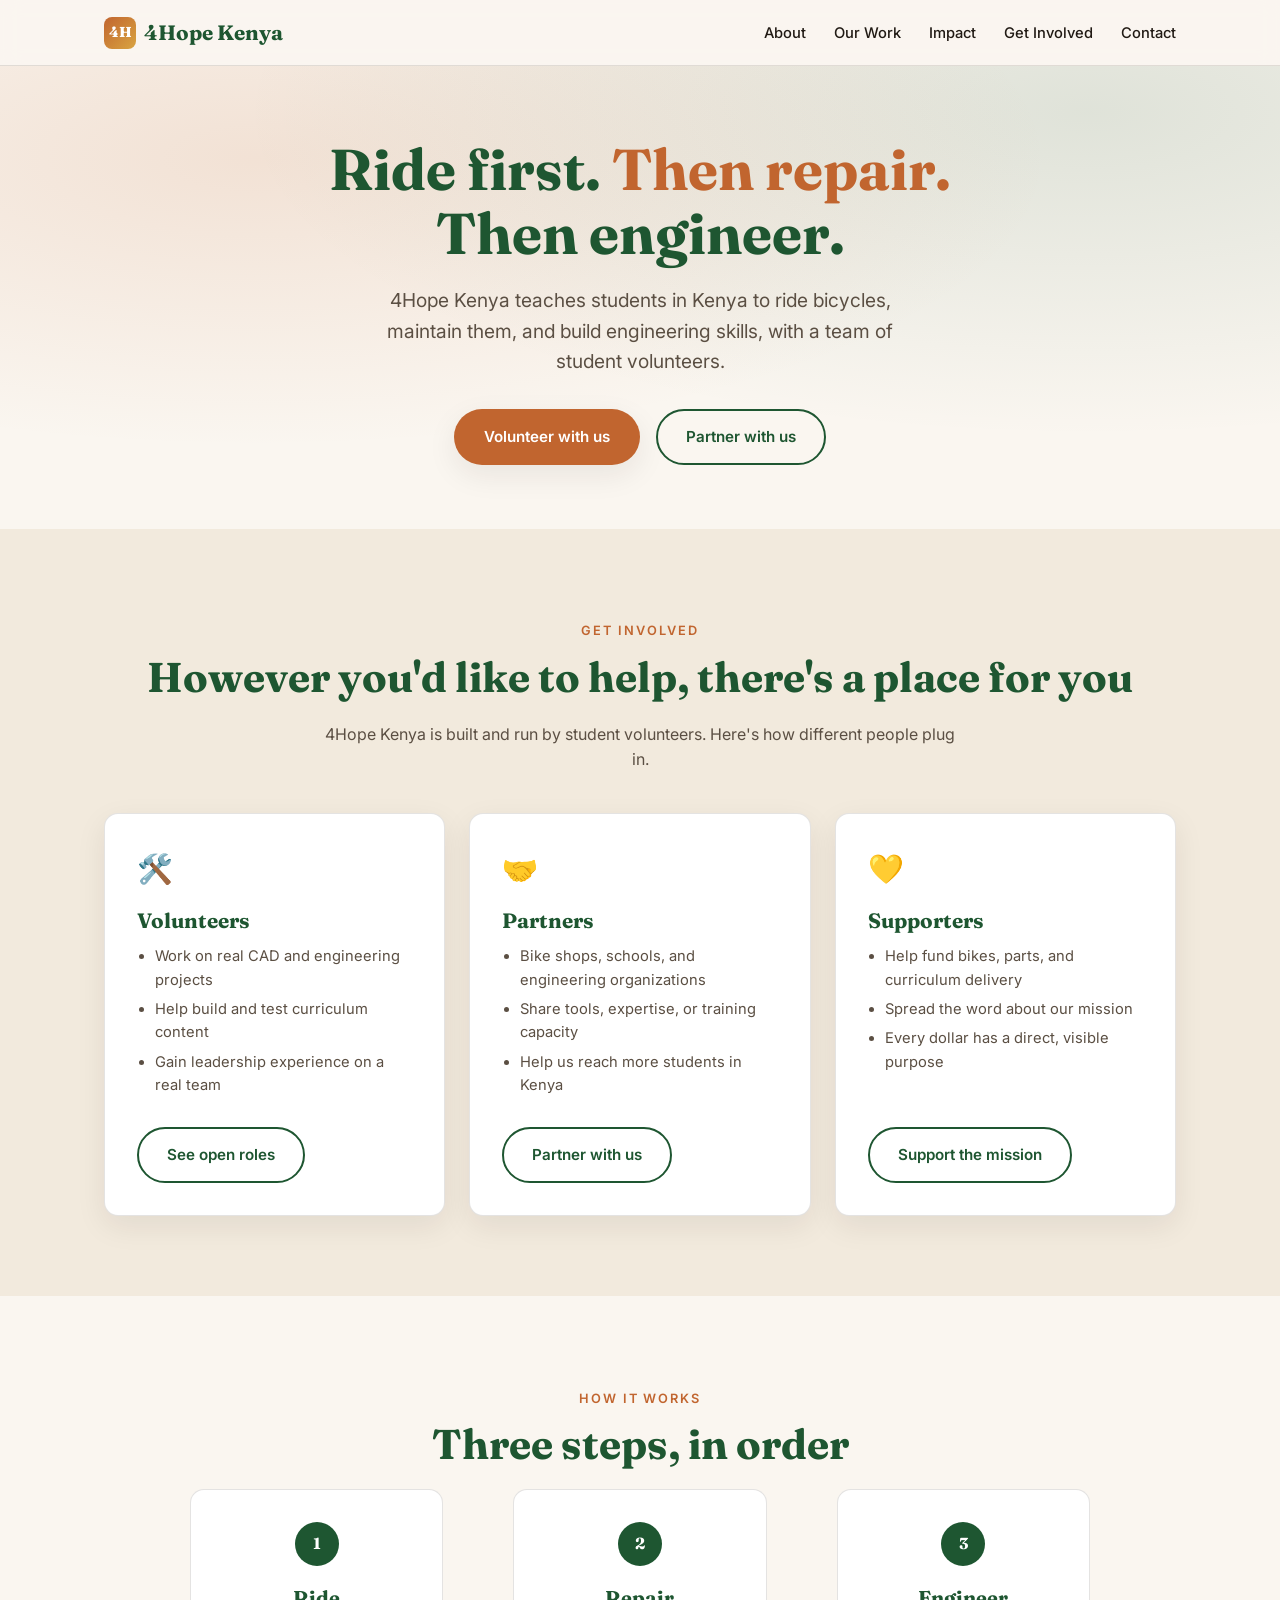
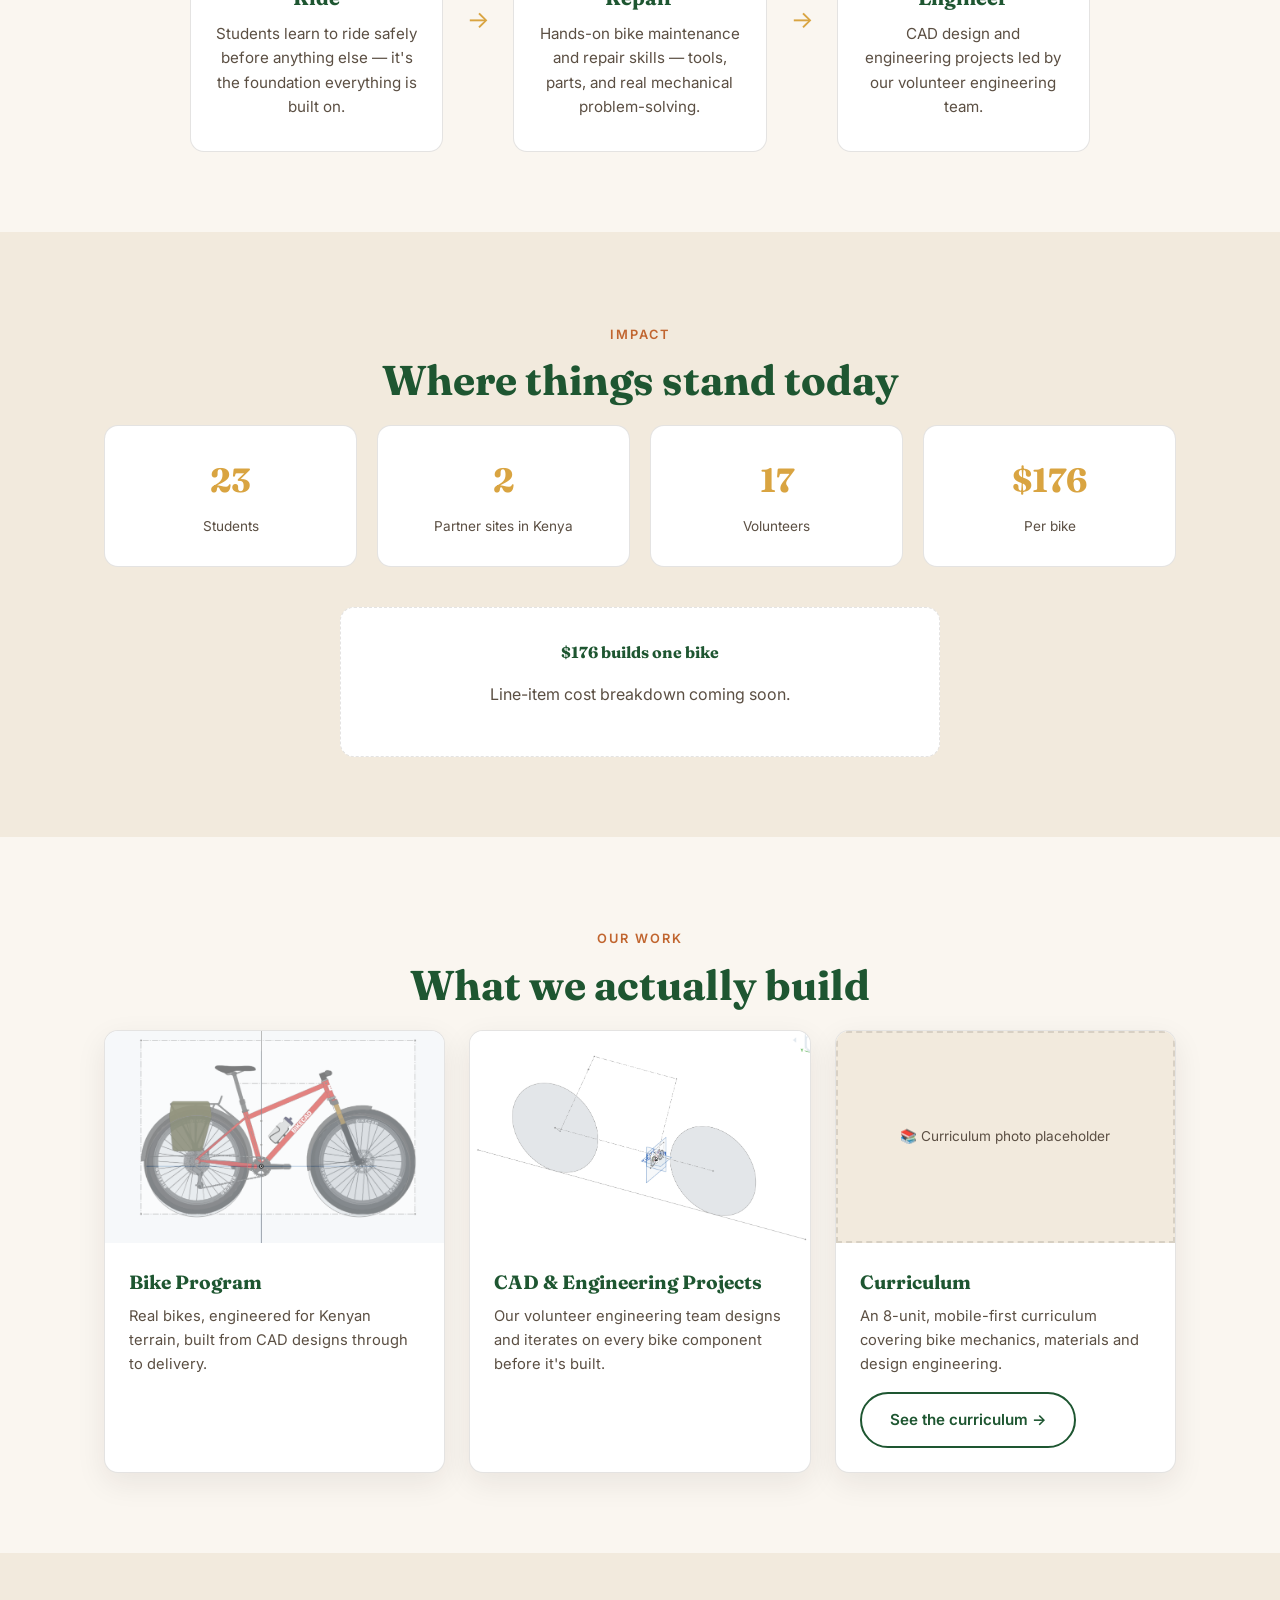
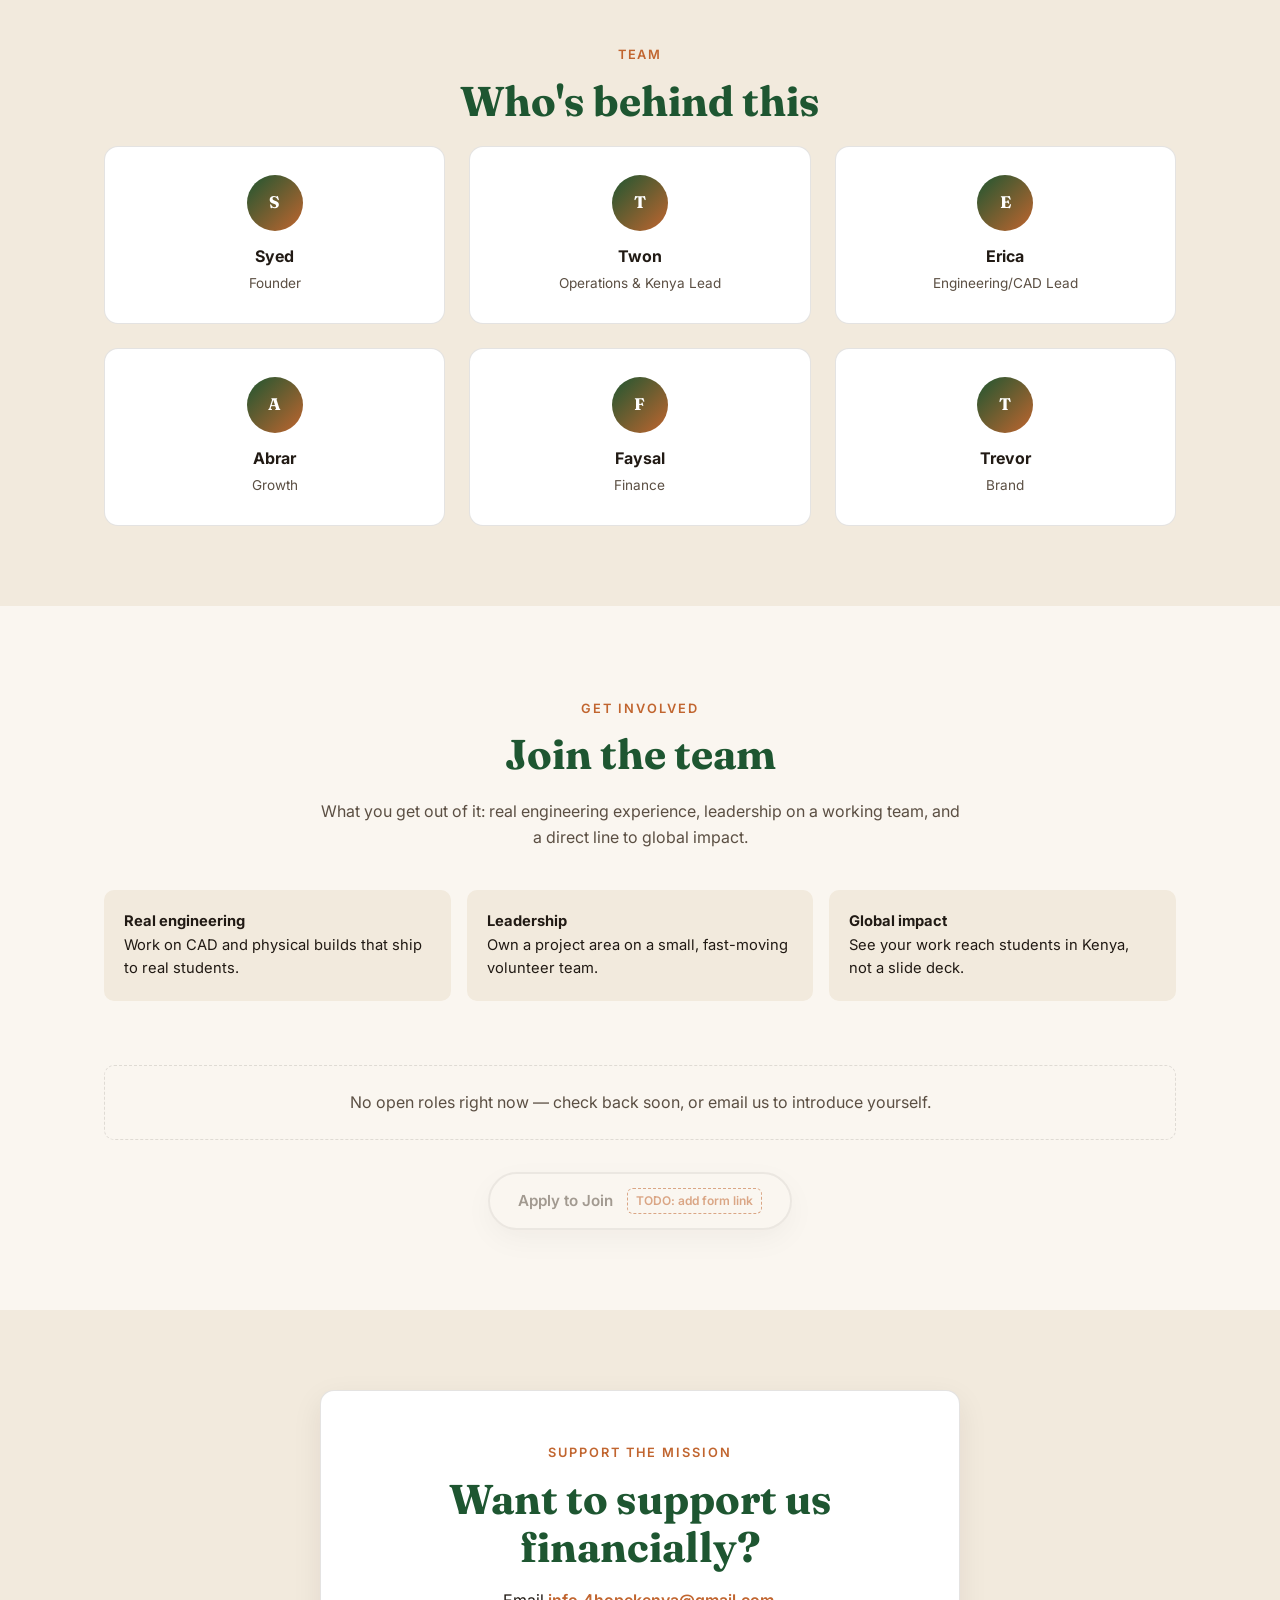
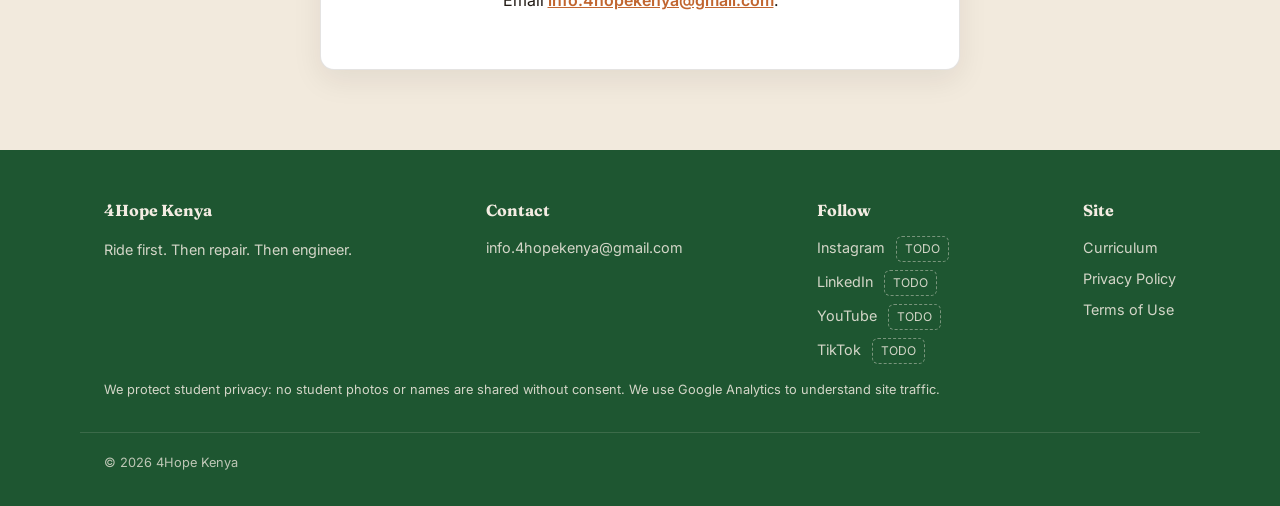
==== commit 0248eaf6: "Rebuild site with new brand, content and privacy rules Full rebuild to a static, mobile-first single" ====
--- a/index.html
+++ b/index.html
@@ -2,6 +2,24 @@
 <html lang="en">
 <head>
 <meta charset="UTF-8">
+
+<!--
+  ===================================================================
+  EDITING THIS SITE — quick guide for non-coders
+  ===================================================================
+  - Colors/fonts: edit styles.css — all colors are CSS variables at
+    the very top of that file.
+  - Impact numbers (students / partner sites / volunteers / cost):
+    edit the four <span class="stat-num"> values in the "Impact"
+    section below.
+  - Team names/roles: edit the "Team" section below.
+  - Open roles: edit the OPEN_ROLES array at the top of script.js.
+  - Social links / Google Form link: search this file for "TODO"
+    and replace the "#" placeholders with real URLs.
+  Full instructions: see README.md.
+  ===================================================================
+-->
+
 <!-- Google Search Console verification -->
 <meta name="google-site-verification" content="l2ZcmYYLfAJ-4KXimwmOGnVy_1JES9dyr0ShLRb9XYY">
 <!-- Google Analytics (GA4) -->
@@ -12,234 +30,289 @@
   gtag('js', new Date());
   gtag('config', 'G-86GRNK6C8G');
 </script>
+
 <meta name="viewport" content="width=device-width, initial-scale=1.0">
-<meta name="description" content="4Hope Kenya Mentorship Program — Delivering a rigorous, mobile-first engineering curriculum to 23 orphanage students in Nairobi while engineering a mountain bike built for Kenyan terrain.">
-<title>4Hope Kenya Mentorship Program</title>
-<link href="https://fonts.googleapis.com/css2?family=Playfair+Display:wght@400;700;900&family=DM+Sans:wght@300;400;500;600&display=swap" rel="stylesheet">
-<style>
-:root{--blue:#0A4D8C;--green:#1A8C4E;--light-blue:#5BB8F5;--light-green:#5DD68A;--white:#F8FFFE;--dark:#071A0F;--card-bg:rgba(255,255,255,0.07)}
-*{margin:0;padding:0;box-sizing:border-box}html{scroll-behavior:smooth}
-body{font-family:'DM Sans',sans-serif;background:var(--dark);color:var(--white);overflow-x:hidden}
-nav{position:fixed;top:0;left:0;right:0;z-index:100;display:flex;justify-content:space-between;align-items:center;padding:1.2rem 5%;background:rgba(7,26,15,0.92);backdrop-filter:blur(12px);border-bottom:1px solid rgba(91,214,138,0.15)}
-.nav-logo{font-family:'Playfair Display',serif;font-size:1.3rem;font-weight:900;background:linear-gradient(135deg,var(--light-green),var(--light-blue));-webkit-background-clip:text;-webkit-text-fill-color:transparent;background-clip:text;text-decoration:none}
-.nav-links{display:flex;gap:1.5rem;list-style:none}
-.nav-links a{color:rgba(248,255,254,0.7);text-decoration:none;font-size:0.85rem;font-weight:500;transition:color 0.3s}
-.nav-links a:hover{color:var(--light-green)}
-section{padding:5rem 5%}.inner{max-width:1100px;margin:0 auto}
-.section-label{font-size:0.75rem;text-transform:uppercase;letter-spacing:0.2em;color:var(--light-green);margin-bottom:1rem}
-.section-title{font-family:'Playfair Display',serif;font-size:clamp(2rem,4vw,3rem);font-weight:900;line-height:1.1;margin-bottom:1.5rem}
-.section-title span{background:linear-gradient(135deg,var(--light-green),var(--light-blue));-webkit-background-clip:text;-webkit-text-fill-color:transparent;background-clip:text}
-.hero-bg{position:absolute;inset:0;background:radial-gradient(ellipse at 20% 50%,rgba(10,77,140,0.4) 0%,transparent 60%),radial-gradient(ellipse at 80% 20%,rgba(26,140,78,0.3) 0%,transparent 50%)}
-.hero-grid{position:absolute;inset:0;background-image:linear-gradient(rgba(91,214,138,0.05) 1px,transparent 1px),linear-gradient(90deg,rgba(91,214,138,0.05) 1px,transparent 1px);background-size:60px 60px}
-.btn-primary{display:inline-block;padding:0.9rem 2.2rem;background:linear-gradient(135deg,var(--green),var(--blue));color:white;text-decoration:none;border-radius:8px;font-weight:600;font-size:0.95rem;transition:transform 0.2s,box-shadow 0.2s;box-shadow:0 4px 20px rgba(26,140,78,0.3)}
-.btn-primary:hover{transform:translateY(-2px);box-shadow:0 8px 30px rgba(26,140,78,0.4)}
-.btn-secondary{display:inline-block;padding:0.9rem 2.2rem;border:1px solid rgba(91,214,138,0.4);color:var(--light-green);text-decoration:none;border-radius:8px;font-weight:600;font-size:0.95rem;transition:all 0.2s}
-.btn-secondary:hover{background:rgba(91,214,138,0.1)}
-.card{background:var(--card-bg);border:1px solid rgba(91,214,138,0.15);border-radius:16px;padding:2rem;transition:all 0.3s}
-.card:hover{border-color:rgba(91,214,138,0.4);transform:translateY(-3px);box-shadow:0 15px 40px rgba(0,0,0,0.3)}
-footer{padding:3rem 5%;border-top:1px solid rgba(91,214,138,0.1);display:flex;justify-content:space-between;align-items:center;flex-wrap:wrap;gap:1rem}
-.footer-logo{font-family:'Playfair Display',serif;font-size:1.2rem;font-weight:900;background:linear-gradient(135deg,var(--light-green),var(--light-blue));-webkit-background-clip:text;-webkit-text-fill-color:transparent;background-clip:text}
-.footer-tagline{font-size:0.85rem;color:rgba(248,255,254,0.4)}.footer-right{font-size:0.8rem;color:rgba(248,255,254,0.3)}
-.footer-links{display:flex;gap:1.2rem;font-size:0.8rem}
-.footer-links a{color:rgba(248,255,254,0.4);text-decoration:none;transition:color 0.3s}
-.footer-links a:hover{color:var(--light-green)}
-@keyframes fadeUp{from{opacity:0;transform:translateY(30px)}to{opacity:1;transform:translateY(0)}}
-@media(max-width:768px){.nav-links{display:none}footer{flex-direction:column;text-align:center}}
-</style>
-<style>
-.hero{min-height:100vh;display:flex;align-items:center;justify-content:center;position:relative;overflow:hidden;padding:8rem 5% 4rem;text-align:center}
-.hero-content{position:relative;z-index:2;max-width:900px}
-.hero-badge{display:inline-block;padding:0.4rem 1.2rem;border:1px solid rgba(91,214,138,0.4);border-radius:100px;font-size:0.8rem;letter-spacing:0.15em;text-transform:uppercase;color:var(--light-green);margin-bottom:2rem;animation:fadeUp 0.8s ease both}
-.hero h1{font-family:'Playfair Display',serif;font-size:clamp(3rem,8vw,6rem);font-weight:900;line-height:1.05;margin-bottom:1.5rem;animation:fadeUp 0.8s ease 0.2s both}
-.hero h1 span{background:linear-gradient(135deg,var(--light-green),var(--light-blue));-webkit-background-clip:text;-webkit-text-fill-color:transparent;background-clip:text}
-.hero-sub{font-size:clamp(1rem,2.5vw,1.25rem);color:rgba(248,255,254,0.7);max-width:600px;margin:0 auto 2.5rem;line-height:1.7;animation:fadeUp 0.8s ease 0.4s both}
-.hero-stats{display:flex;justify-content:center;gap:3rem;margin-bottom:3rem;flex-wrap:wrap;animation:fadeUp 0.8s ease 0.6s both}
-.stat-num{font-family:'Playfair Display',serif;font-size:2.5rem;font-weight:900;background:linear-gradient(135deg,var(--light-green),var(--light-blue));-webkit-background-clip:text;-webkit-text-fill-color:transparent;background-clip:text}
-.stat-label{font-size:0.8rem;color:rgba(248,255,254,0.5);text-transform:uppercase;letter-spacing:0.1em}
-.hero-buttons{display:flex;gap:1rem;justify-content:center;flex-wrap:wrap;animation:fadeUp 0.8s ease 0.8s both}
-.mission-grid{display:grid;grid-template-columns:1fr 1fr;gap:4rem;align-items:center;max-width:1100px;margin:0 auto}
-.mission-text p{color:rgba(248,255,254,0.7);line-height:1.8;font-size:1.05rem;margin-bottom:1.5rem}
-.mission-quote{border-left:3px solid var(--light-green);padding-left:1.5rem;margin:2rem 0;font-family:'Playfair Display',serif;font-size:1.3rem;font-style:italic;color:var(--white);line-height:1.6}
-.mission-cards{display:flex;flex-direction:column;gap:1rem}
-.card-icon{font-size:1.8rem;margin-bottom:0.5rem}
-.card-title{font-weight:600;margin-bottom:0.3rem;color:var(--light-green)}
-.card-text{font-size:0.9rem;color:rgba(248,255,254,0.6);line-height:1.6}
-.photos-grid{display:grid;grid-template-columns:1fr 1fr;gap:1.5rem;max-width:1100px;margin:0 auto}
-.photo-card{position:relative;border-radius:16px;overflow:hidden;border:1px solid rgba(91,214,138,0.2)}
-.photo-card img{width:100%;height:300px;object-fit:cover;display:block;transition:transform 0.4s}
-.photo-card:hover img{transform:scale(1.03)}
-.photo-overlay{position:absolute;bottom:0;left:0;right:0;background:linear-gradient(transparent,rgba(7,26,15,0.9));padding:1.5rem;font-size:0.9rem}
-.photo-tag{color:var(--light-green);font-size:0.75rem;text-transform:uppercase;letter-spacing:0.1em;margin-bottom:0.3rem}
-.bike-grid{display:grid;grid-template-columns:repeat(3,1fr);gap:1.5rem;max-width:1100px;margin:0 auto}
-.bike-card{background:var(--card-bg);border:1px solid rgba(91,184,245,0.15);border-radius:16px;padding:2rem;text-align:center;transition:all 0.3s;position:relative;overflow:hidden}
-.bike-card::before{content:'';position:absolute;top:0;left:0;right:0;height:3px;background:linear-gradient(90deg,var(--light-green),var(--light-blue));transform:scaleX(0);transition:transform 0.3s}
-.bike-card:hover::before{transform:scaleX(1)}
-.bike-card:hover{border-color:rgba(91,184,245,0.4);transform:translateY(-4px)}
-.bike-icon{font-size:2.5rem;margin-bottom:1rem}
-.bike-name{font-family:'Playfair Display',serif;font-size:1.3rem;font-weight:700;margin-bottom:0.5rem}
-.bike-desc{font-size:0.9rem;color:rgba(248,255,254,0.6);line-height:1.6;margin-bottom:1rem}
-.bike-status{display:inline-block;padding:0.3rem 0.8rem;border-radius:100px;font-size:0.75rem;font-weight:600}
-.status-done{background:rgba(91,214,138,0.2);color:var(--light-green)}
-.status-progress{background:rgba(91,184,245,0.2);color:var(--light-blue)}
-.students-inner{max-width:1100px;margin:0 auto;display:grid;grid-template-columns:1fr 1fr;gap:4rem;align-items:center}
-.students-text p{color:rgba(248,255,254,0.7);line-height:1.8;font-size:1.05rem;margin-bottom:1.5rem}
-.ferdinand-card{background:linear-gradient(135deg,rgba(10,77,140,0.4),rgba(26,140,78,0.3));border:1px solid rgba(91,214,138,0.25);border-radius:20px;padding:2.5rem}
-.ferdinand-label{font-size:0.75rem;text-transform:uppercase;letter-spacing:0.2em;color:var(--light-blue);margin-bottom:1rem}
-.ferdinand-quote{font-family:'Playfair Display',serif;font-size:1.4rem;font-style:italic;line-height:1.6;margin-bottom:1.5rem}
-.team-grid{display:grid;grid-template-columns:repeat(4,1fr);gap:1rem;max-width:1100px;margin:0 auto}
-.team-card{background:var(--card-bg);border:1px solid rgba(91,184,245,0.1);border-radius:12px;padding:1.5rem;text-align:center;transition:all 0.3s}
-.team-card:hover{border-color:rgba(91,184,245,0.3);transform:translateY(-3px)}
-.team-avatar{width:50px;height:50px;border-radius:50%;background:linear-gradient(135deg,var(--blue),var(--green));display:flex;align-items:center;justify-content:center;font-size:1.2rem;margin:0 auto 0.8rem}
-.team-name{font-weight:600;font-size:0.95rem;margin-bottom:0.3rem}
-.team-role{font-size:0.8rem;color:var(--light-green)}
-.support-grid{display:grid;grid-template-columns:repeat(3,1fr);gap:1rem;max-width:800px;margin:0 auto 3rem}
-.support-icon{font-size:2rem;margin-bottom:0.8rem}
-.contact-links{display:flex;justify-content:center;gap:1rem;flex-wrap:wrap;margin-top:2rem}
-.contact-link{display:flex;align-items:center;gap:0.5rem;padding:0.8rem 1.5rem;background:var(--card-bg);border:1px solid rgba(91,214,138,0.2);border-radius:8px;color:var(--white);text-decoration:none;font-size:0.9rem;font-weight:500;transition:all 0.3s}
-.contact-link:hover{border-color:var(--light-green);background:rgba(91,214,138,0.1);transform:translateY(-2px)}
-@media(max-width:768px){.mission-grid,.students-inner,.photos-grid{grid-template-columns:1fr;gap:2rem}.bike-grid,.team-grid{grid-template-columns:1fr}.support-grid{grid-template-columns:1fr}.hero-stats{gap:1.5rem}}
-</style>
+<title>4Hope Kenya — Ride first. Then repair. Then engineer.</title>
+<meta name="description" content="4Hope Kenya is a youth-led nonprofit teaching students in Kenya to ride bicycles, maintain them, and build engineering skills, with a team of student volunteers.">
+<meta property="og:title" content="4Hope Kenya — Ride first. Then repair. Then engineer.">
+<meta property="og:description" content="A youth-led nonprofit teaching students in Kenya to ride bicycles, maintain them, and build engineering skills.">
+<meta property="og:type" content="website">
+<meta property="og:url" content="https://4hopekenya.org/">
+<link rel="icon" href="assets/favicon.svg" type="image/svg+xml">
+<link rel="canonical" href="https://4hopekenya.org/">
+<link rel="preconnect" href="https://fonts.googleapis.com">
+<link rel="preconnect" href="https://fonts.gstatic.com" crossorigin>
+<link href="https://fonts.googleapis.com/css2?family=Fraunces:wght@400;600;700;900&family=Inter:wght@400;500;600;700&display=swap" rel="stylesheet">
+<link rel="stylesheet" href="styles.css">
 </head>
 <body>
-<nav>
-  <a href="index.html" class="nav-logo">4Hope Kenya</a>
-  <ul class="nav-links">
-    <li><a href="index.html">Home</a></li>
-    <li><a href="about.html">About</a></li>
-    <li><a href="index.html#team-section">Team</a></li>
-    <li><a href="curriculum.html">Curriculum</a></li>
-    <li><a href="seniors.html">Seniors</a></li>
-    <li><a href="ai-services.html">AI Services</a></li>
-    <li><a href="partners.html">Partners</a></li>
-    <li><a href="donate.html">Donate</a></li>
-  </ul>
-</nav>
-
-<section class="hero">
-  <div class="hero-bg"></div>
-  <div class="hero-grid"></div>
-  <div class="hero-content">
-    <div class="hero-badge">🌍 NYC → Nairobi, Kenya</div>
-    <h1>Same Potential.<br><span>Different Access.</span></h1>
-    <p class="hero-sub">We deliver a rigorous, mobile-first engineering curriculum to 23 orphanage students in Nairobi — and we're engineering a mountain bike purpose-built for Kenyan terrain.</p>
-    <div class="hero-stats">
-      <div class="stat"><div class="stat-num">23</div><div class="stat-label">Students Served</div></div>
-      <div class="stat"><div class="stat-num">8</div><div class="stat-label">Curriculum Units</div></div>
-      <div class="stat"><div class="stat-num">8</div><div class="stat-label">Student Engineers</div></div>
-      <div class="stat"><div class="stat-num">161</div><div class="stat-label">Bike Budget</div></div>
-    </div>
-    <div class="hero-buttons">
-      <a href="donate.html" class="btn-primary">Support the Mission</a>
-      <a href="https://www.youtube.com/@4HopeKenyaMentorshipProgram" target="_blank" class="btn-secondary">Watch Our Lessons →</a>
+<a class="skip-link" href="#main">Skip to content</a>
+
+<header class="site-header">
+  <nav class="nav-inner" aria-label="Primary">
+    <a href="/" class="logo">
+      <span class="logo-mark" aria-hidden="true">4H</span>
+      4Hope Kenya
+    </a>
+    <button class="nav-toggle" aria-label="Toggle menu" aria-expanded="false">
+      <svg viewBox="0 0 24 24" fill="none" stroke="currentColor" stroke-width="2"><path d="M3 6h18M3 12h18M3 18h18"/></svg>
+    </button>
+    <ul class="nav-links">
+      <li><a href="#about">About</a></li>
+      <li><a href="#our-work">Our Work</a></li>
+      <li><a href="#impact">Impact</a></li>
+      <li><a href="#get-involved">Get Involved</a></li>
+      <li><a href="#contact">Contact</a></li>
+    </ul>
+  </nav>
+</header>
+
+<main id="main">
+
+  <!-- ===== Hero ===== -->
+  <section class="hero">
+    <div class="container hero-inner">
+      <h1>Ride first. <span class="accent">Then repair.</span> Then engineer.</h1>
+      <p class="lead">4Hope Kenya teaches students in Kenya to ride bicycles, maintain them, and build engineering skills, with a team of student volunteers.</p>
+      <div class="hero-actions">
+        <a href="#get-involved" class="btn btn-primary">Volunteer with us</a>
+        <a href="#support" class="btn btn-secondary">Partner with us</a>
+      </div>
+    </div>
+  </section>
+
+  <!-- ===== Audience split ===== -->
+  <section id="about" class="section-alt">
+    <div class="container">
+      <p class="section-label center">Get Involved</p>
+      <h2 class="section-title center">However you'd like to help, there's a place for you</h2>
+      <p class="section-intro center">4Hope Kenya is built and run by student volunteers. Here's how different people plug in.</p>
+      <div class="card-grid">
+        <div class="audience-card">
+          <div class="icon" aria-hidden="true">🛠️</div>
+          <h3>Volunteers</h3>
+          <ul>
+            <li>Work on real CAD and engineering projects</li>
+            <li>Help build and test curriculum content</li>
+            <li>Gain leadership experience on a real team</li>
+          </ul>
+          <a href="#get-involved" class="btn btn-secondary">See open roles</a>
+        </div>
+        <div class="audience-card">
+          <div class="icon" aria-hidden="true">🤝</div>
+          <h3>Partners</h3>
+          <ul>
+            <li>Bike shops, schools, and engineering organizations</li>
+            <li>Share tools, expertise, or training capacity</li>
+            <li>Help us reach more students in Kenya</li>
+          </ul>
+          <a href="#support" class="btn btn-secondary">Partner with us</a>
+        </div>
+        <div class="audience-card">
+          <div class="icon" aria-hidden="true">💛</div>
+          <h3>Supporters</h3>
+          <ul>
+            <li>Help fund bikes, parts, and curriculum delivery</li>
+            <li>Spread the word about our mission</li>
+            <li>Every dollar has a direct, visible purpose</li>
+          </ul>
+          <a href="#support" class="btn btn-secondary">Support the mission</a>
+        </div>
+      </div>
+    </div>
+  </section>
+
+  <!-- ===== How it works ===== -->
+  <section>
+    <div class="container">
+      <p class="section-label center">How It Works</p>
+      <h2 class="section-title center">Three steps, in order</h2>
+      <div class="path-steps">
+        <div class="path-step">
+          <div class="step-num">1</div>
+          <h3>Ride</h3>
+          <p>Students learn to ride safely before anything else — it's the foundation everything is built on.</p>
+        </div>
+        <div class="path-arrow" aria-hidden="true">→</div>
+        <div class="path-step">
+          <div class="step-num">2</div>
+          <h3>Repair</h3>
+          <p>Hands-on bike maintenance and repair skills — tools, parts, and real mechanical problem-solving.</p>
+        </div>
+        <div class="path-arrow" aria-hidden="true">→</div>
+        <div class="path-step">
+          <div class="step-num">3</div>
+          <h3>Engineer</h3>
+          <p>CAD design and engineering projects led by our volunteer engineering team.</p>
+        </div>
+      </div>
+    </div>
+  </section>
+
+  <!-- ===== Impact ===== -->
+  <section id="impact" class="section-alt">
+    <div class="container">
+      <p class="section-label center">Impact</p>
+      <h2 class="section-title center">Where things stand today</h2>
+      <div class="stat-grid">
+        <div class="stat-tile"><span class="stat-num">23</span><span class="stat-label">Students</span></div>
+        <div class="stat-tile"><span class="stat-num">2</span><span class="stat-label">Partner sites in Kenya</span></div>
+        <div class="stat-tile"><span class="stat-num">17</span><span class="stat-label">Volunteers</span></div>
+        <div class="stat-tile"><span class="stat-num">$176</span><span class="stat-label">Per bike</span></div>
+      </div>
+      <div class="impact-breakdown">
+        <h4>$176 builds one bike</h4>
+        <p>
+          <!-- TODO: fill in the real line-item breakdown, e.g. frame, wheels, brakes, shipping -->
+          Line-item cost breakdown coming soon.
+        </p>
+      </div>
+    </div>
+  </section>
+
+  <!-- ===== Our Work ===== -->
+  <section id="our-work">
+    <div class="container">
+      <p class="section-label center">Our Work</p>
+      <h2 class="section-title center">What we actually build</h2>
+      <div class="card-grid">
+        <div class="work-card">
+          <div class="media">
+            <img src="assets/bike-render-1.png" alt="CAD render of a 4Hope Kenya mountain bike frame, side profile" loading="lazy">
+          </div>
+          <div class="body">
+            <h3>Bike Program</h3>
+            <p>Real bikes, engineered for Kenyan terrain, built from CAD designs through to delivery.</p>
+          </div>
+        </div>
+        <div class="work-card">
+          <div class="media">
+            <img src="assets/bike-render-2.png" alt="Isometric CAD render of a 4Hope Kenya bike design" loading="lazy">
+          </div>
+          <div class="body">
+            <h3>CAD &amp; Engineering Projects</h3>
+            <p>Our volunteer engineering team designs and iterates on every bike component before it's built.</p>
+          </div>
+        </div>
+        <div class="work-card">
+          <div class="media">
+            <div class="placeholder-box">📚 Curriculum photo placeholder</div>
+          </div>
+          <div class="body">
+            <h3>Curriculum</h3>
+            <p>An 8-unit, mobile-first curriculum covering bike mechanics, materials and design engineering.</p>
+            <a href="curriculum.html" class="btn btn-secondary">See the curriculum →</a>
+          </div>
+        </div>
+      </div>
+    </div>
+  </section>
+
+  <!-- ===== Team ===== -->
+  <section class="section-alt">
+    <div class="container">
+      <p class="section-label center">Team</p>
+      <h2 class="section-title center">Who's behind this</h2>
+      <div class="team-grid">
+        <div class="team-card"><div class="team-avatar" aria-hidden="true">S</div><div class="team-name">Syed</div><div class="team-role">Founder</div></div>
+        <div class="team-card"><div class="team-avatar" aria-hidden="true">T</div><div class="team-name">Twon</div><div class="team-role">Operations &amp; Kenya Lead</div></div>
+        <div class="team-card"><div class="team-avatar" aria-hidden="true">E</div><div class="team-name">Erica</div><div class="team-role">Engineering/CAD Lead</div></div>
+        <div class="team-card"><div class="team-avatar" aria-hidden="true">A</div><div class="team-name">Abrar</div><div class="team-role">Growth</div></div>
+        <div class="team-card"><div class="team-avatar" aria-hidden="true">F</div><div class="team-name">Faysal</div><div class="team-role">Finance</div></div>
+        <div class="team-card"><div class="team-avatar" aria-hidden="true">T</div><div class="team-name">Trevor</div><div class="team-role">Brand</div></div>
+      </div>
+    </div>
+  </section>
+
+  <!-- ===== Get Involved ===== -->
+  <section id="get-involved">
+    <div class="container">
+      <p class="section-label center">Get Involved</p>
+      <h2 class="section-title center">Join the team</h2>
+      <p class="section-intro center">What you get out of it: real engineering experience, leadership on a working team, and a direct line to global impact.</p>
+      <div class="gain-list">
+        <div><strong>Real engineering</strong><br>Work on CAD and physical builds that ship to real students.</div>
+        <div><strong>Leadership</strong><br>Own a project area on a small, fast-moving volunteer team.</div>
+        <div><strong>Global impact</strong><br>See your work reach students in Kenya, not a slide deck.</div>
+      </div>
+      <ul class="roles-list" id="roles-list" hidden></ul>
+      <p class="roles-empty" id="roles-empty" hidden>No open roles right now — check back soon, or email us to introduce yourself.</p>
+      <div class="center">
+        <!-- TODO: replace "#" with the real Google Form URL -->
+        <a href="#" class="btn btn-primary" aria-disabled="true" title="Form link coming soon">Apply to Join <span class="todo">TODO: add form link</span></a>
+      </div>
+    </div>
+  </section>
+
+  <!-- ===== Support (replaces "Partner with us" section — no confirmed partners yet) ===== -->
+  <section id="support" class="section-alt">
+    <div class="container">
+      <div class="support-box">
+        <p class="section-label">Support the Mission</p>
+        <h2 class="section-title" style="margin-bottom:1rem">Want to support us financially?</h2>
+        <p>Email <a href="mailto:info.4hopekenya@gmail.com" style="color:var(--color-primary);font-weight:600">info.4hopekenya@gmail.com</a>.</p>
+      </div>
+
+      <!--
+        ===================================================================
+        PARTNERS & SUPPORTERS TEMPLATE — commented out intentionally.
+        We have no confirmed partners yet (nobody has agreed in writing
+        to be listed). When a partner confirms, uncomment this block,
+        remove this comment, and list names only — no logos, no
+        addresses, no descriptions implying formal agreements, and never
+        name the Kenya student sites.
+
+        <div style="margin-top:3rem">
+          <h3 class="section-title center" style="font-size:1.4rem">Partners &amp; Supporters</h3>
+          <ul class="center" style="list-style:none;padding:0;display:flex;gap:1.5rem;justify-content:center;flex-wrap:wrap">
+            <li>Partner Name One</li>
+            <li>Partner Name Two</li>
+          </ul>
+        </div>
+        ===================================================================
+      -->
+    </div>
+  </section>
+
+</main>
+
+<footer class="site-footer" id="contact">
+  <div class="footer-inner">
+    <div class="footer-col">
+      <h4>4Hope Kenya</h4>
+      <p style="font-size:0.9rem;opacity:0.85;max-width:260px">Ride first. Then repair. Then engineer.</p>
+    </div>
+    <div class="footer-col">
+      <h4>Contact</h4>
+      <ul>
+        <li><a href="mailto:info.4hopekenya@gmail.com">info.4hopekenya@gmail.com</a></li>
+      </ul>
+    </div>
+    <div class="footer-col">
+      <h4>Follow</h4>
+      <ul>
+        <!-- TODO: replace "#" with real social URLs -->
+        <li><a href="#" aria-disabled="true">Instagram <span class="todo" style="color:#F3ECE2;border-color:rgba(243,236,226,0.5)">TODO</span></a></li>
+        <li><a href="#" aria-disabled="true">LinkedIn <span class="todo" style="color:#F3ECE2;border-color:rgba(243,236,226,0.5)">TODO</span></a></li>
+        <li><a href="#" aria-disabled="true">YouTube <span class="todo" style="color:#F3ECE2;border-color:rgba(243,236,226,0.5)">TODO</span></a></li>
+        <li><a href="#" aria-disabled="true">TikTok <span class="todo" style="color:#F3ECE2;border-color:rgba(243,236,226,0.5)">TODO</span></a></li>
+      </ul>
+    </div>
+    <div class="footer-col">
+      <h4>Site</h4>
+      <ul>
+        <li><a href="curriculum.html">Curriculum</a></li>
+        <li><a href="privacy.html">Privacy Policy</a></li>
+        <li><a href="terms.html">Terms of Use</a></li>
+      </ul>
     </div>
   </div>
-</section>
-
-<section style="background:rgba(10,77,140,0.1);border-top:1px solid rgba(91,184,245,0.1);border-bottom:1px solid rgba(91,184,245,0.1)">
-  <div class="mission-grid">
-    <div class="mission-text">
-      <p class="section-label">Our Mission</p>
-      <h2 class="section-title">Built from <span>Nothing.</span><br>For Everyone.</h2>
-      <p>4Hope Kenya was founded after watching a previous program collapse due to mismanagement — while orphanage students in Nairobi kept showing up every week asking when the bikes would come. We could not walk away.</p>
-      <p>Every lesson is engineered to run on a single phone — no computers, no laptops, no infrastructure required. That design choice is what lets us deliver a real engineering curriculum to students who would otherwise have zero access to one.</p>
-      <div class="mission-quote">"These aren't statistics. These are real kids with real dreams. They just need the right people in their corner." — Syed Rahman, Founder</div>
-    </div>
-    <div class="mission-cards">
-      <div class="card"><div class="card-icon">📱</div><div class="card-title">Mobile-First Learning</div><div class="card-text">Every lesson works on a phone. Accessible to every student regardless of resources.</div></div>
-      <div class="card"><div class="card-icon">🚲</div><div class="card-title">Real Engineering</div><div class="card-text">CAD designs, physics calculations, and real parts from Nairobi suppliers. A real bike for real people.</div></div>
-      <div class="card"><div class="card-icon">🤝</div><div class="card-title">Community First</div><div class="card-text">Partnered with Children's Garden Home, Stuy Fusion FTC 479, EWB, Queens Community House and Creando Algo Especial.</div></div>
-      <div class="card"><div class="card-icon">🌱</div><div class="card-title">Sustainable Impact</div><div class="card-text">Students teach students. One of our first students now teaches younger kids the same skills we taught him.</div></div>
-    </div>
+  <p class="safeguarding-note">We protect student privacy: no student photos or names are shared without consent. We use Google Analytics to understand site traffic.</p>
+  <div class="footer-bottom">
+    <span>© 2026 4Hope Kenya</span>
   </div>
-</section>
-
-<section>
-  <div class="inner">
-    <p class="section-label" style="text-align:center">Real Work. Real Impact.</p>
-    <h2 class="section-title" style="text-align:center;margin-bottom:2.5rem">4Hope in <span>Action</span></h2>
-    <div class="photos-grid">
-      <div class="photo-card"><img src="images/space-to-nairobi.png" alt="From Space to the Streets of Nairobi — 4Hope Kenya"><div class="photo-overlay"><div class="photo-tag">The Journey</div>From a classroom idea to real engineering education on the ground in Nairobi</div></div>
-      <div class="photo-card"><img src="images/bike-render-2.png" alt="4Hope Kenya mountain bike CAD render — isometric view" style="object-position:56% 62%"><div class="photo-overlay"><div class="photo-tag">Engineering View</div>Isometric render showing frame geometry, wheel alignment and drivetrain layout</div></div>
-    </div>
-  </div>
-</section>
-
-<section>
-  <div class="inner">
-    <div style="text-align:center;margin-bottom:4rem"><p class="section-label">Engineering for Kenya</p><h2 class="section-title">The <span>Bike Build</span></h2><p style="color:rgba(248,255,254,0.6);max-width:600px;margin:0 auto;line-height:1.7">Three bikes engineered for Kenyan terrain — rough roads, a $161 budget, repairable with basic tools.</p></div>
-    <div class="bike-grid">
-      <div class="bike-card"><div class="bike-icon">⛰️</div><div class="bike-name">Mountain Bike</div><div class="bike-desc">Aluminum Alloy 6061. 29" wheels. Mechanical disc brakes. Built for unpaved roads and heavy loads.</div><span class="bike-status status-done">✅ CAD Complete</span></div>
-      <div class="bike-card"><div class="bike-icon">🛣️</div><div class="bike-name">Touring Bike</div><div class="bike-desc">50kg cargo capacity. Designed for delivery and water collection routes across Nairobi.</div><span class="bike-status status-progress">🔄 In Progress</span></div>
-      <div class="bike-card"><div class="bike-icon">⚡</div><div class="bike-name">E-Bike</div><div class="bike-desc">Arduino motor control, regenerative braking. Solar powered for communities with no electricity.</div><span class="bike-status status-progress">🔄 Development</span></div>
-    </div>
-    <div style="text-align:center;margin-top:3rem"><a href="https://blue-nona-70.tiiny.site" target="_blank" class="btn-primary">🚲 Try Our Bike Builder Game</a></div>
-  </div>
-</section>
-
-<section style="background:rgba(26,140,78,0.08);border-top:1px solid rgba(91,214,138,0.1);border-bottom:1px solid rgba(91,214,138,0.1)">
-  <div class="students-inner">
-    <div class="students-text">
-      <p class="section-label">Who We Serve</p>
-      <h2 class="section-title">23 Students.<br><span>Two Orphanages.</span><br>One Mission.</h2>
-      <p>Children's Garden Home in Nairobi has cared for over 2,000 children since 2001 — providing shelter, meals and community to nearly 250 children today. Engineering education and access to computers is the one thing they haven't had — until now.</p>
-      <p>Less than 10% of Kenyans own transportation. A bike is survival infrastructure — water collection, school access, safety at night.</p>
-    </div>
-    <div class="ferdinand-card">
-      <div class="ferdinand-label">Student Story</div>
-      <div class="ferdinand-quote">"I fixed the weld myself. Like you taught me."</div>
-      <p style="color:rgba(248,255,254,0.6);font-size:0.9rem;line-height:1.7;margin-bottom:1.5rem">One of our students called at 2AM from Kenya. After learning to fix it himself, he called back three months later to say he had just taught a younger kid the same repair. That is why 4Hope exists.</p>
-      <div style="font-weight:600;color:var(--light-green);font-size:0.9rem">— A 4Hope Student, Nairobi</div>
-      <div style="font-size:0.8rem;color:rgba(248,255,254,0.5)">Now teaches younger students independently</div>
-    </div>
-  </div>
-</section>
-
-<section id="team-section">
-  <div class="inner">
-    <div style="text-align:center;margin-bottom:3rem"><p class="section-label">The Team</p><h2 class="section-title">Meet the <span>Team</span></h2></div>
-    <div class="team-grid">
-      <div class="team-card"><div class="team-avatar">👤</div><div class="team-name">Syed Rahman</div><div class="team-role">Founder & Lead</div></div>
-      <div class="team-card"><div class="team-avatar">⚙️</div><div class="team-name">Erica</div><div class="team-role">CAD & Engineering Lead</div></div>
-      <div class="team-card"><div class="team-avatar">🔩</div><div class="team-name">Faysal</div><div class="team-role">Parts Sourcing & Materials</div></div>
-      <div class="team-card"><div class="team-avatar">📋</div><div class="team-name">Twon</div><div class="team-role">Research & Docs</div></div>
-      <div class="team-card"><div class="team-avatar">💰</div><div class="team-name">Abrar</div><div class="team-role">Grants & Funding</div></div>
-      <div class="team-card"><div class="team-avatar">📣</div><div class="team-name">Brian</div><div class="team-role">Partnerships & Outreach</div></div>
-      <div class="team-card"><div class="team-avatar">💻</div><div class="team-name">Cassandra</div><div class="team-role">Senior Tech Lead</div></div>
-    </div>
-  </div>
-</section>
-
-<section style="background:rgba(10,77,140,0.1);border-top:1px solid rgba(91,184,245,0.1)">
-  <div style="max-width:800px;margin:0 auto;text-align:center">
-    <p class="section-label">Get Involved</p>
-    <h2 class="section-title">Help Us <span>Build</span></h2>
-    <p style="color:rgba(248,255,254,0.7);line-height:1.8;margin-bottom:2.5rem">4Hope Kenya runs entirely on volunteer effort and community support. Every contribution directly moves us closer to shipping the first bike to Kenya.</p>
-    <div class="support-grid">
-      <div class="card"><div class="support-icon">🛠️</div><div style="font-weight:600;margin-bottom:0.5rem">Volunteer</div><div style="font-size:0.85rem;color:rgba(248,255,254,0.5)">Engineers, coders, designers — join our team.</div></div>
-      <div class="card"><div class="support-icon">💡</div><div style="font-weight:600;margin-bottom:0.5rem">Mentor</div><div style="font-size:0.85rem;color:rgba(248,255,254,0.5)">30 min every 2 weeks. All remote. Real impact.</div></div>
-      <div class="card"><div class="support-icon">📢</div><div style="font-weight:600;margin-bottom:0.5rem">Spread the Word</div><div style="font-size:0.85rem;color:rgba(248,255,254,0.5)">Share our story. Follow our YouTube channel.</div></div>
-    </div>
-    <a href="donate.html" class="btn-primary">Support the Mission</a>
-  </div>
-</section>
-
-<section>
-  <div style="max-width:700px;margin:0 auto;text-align:center">
-    <p class="section-label">Reach Out</p>
-    <h2 class="section-title">Let's <span>Connect</span></h2>
-    <div class="contact-links">
-      <a href="mailto:info.4hopekenya@gmail.com" class="contact-link">✉️ info.4hopekenya@gmail.com</a>
-      <a href="tel:8625207609" class="contact-link">📞 862-520-7609</a>
-      <a href="https://www.youtube.com/@4HopeKenyaMentorshipProgram" target="_blank" class="contact-link">▶️ YouTube</a>
-      <a href="https://blue-nona-70.tiiny.site" target="_blank" class="contact-link">🚲 Bike Builder</a>
-    </div>
-  </div>
-</section>
-
-<footer>
-  <div><div class="footer-logo">4Hope Kenya</div><div class="footer-tagline">Same potential. Different access.</div></div>
-  <div class="footer-links"><a href="index.html#team-section">Team</a><a href="privacy.html">Privacy Policy</a><a href="terms.html">Terms of Use</a></div>
-  <div class="footer-right">Built by NYC students. For Nairobi students. 🌍</div>
 </footer>
+
+<script src="script.js"></script>
 </body>
-</html>+</html>
--- a/styles.css
+++ b/styles.css
@@ -0,0 +1,320 @@
+/* ===================================================================
+   4Hope Kenya — styles.css
+   ---------------------------------------------------------------
+   EDITING COLORS: change the values in the :root block below.
+   Everything on the site reads from these variables, so changing
+   a value here updates the whole site in one place.
+   =================================================================== */
+
+:root {
+  /* --- Brand palette (Kenyan earth tones) --- */
+  --color-primary: #C1652F;      /* terracotta — primary buttons, links */
+  --color-primary-dark: #A14F22;
+  --color-secondary: #1E5631;    /* deep green — headings, accents */
+  --color-accent: #D9A441;       /* amber — highlights, stat numbers */
+  --color-bg: #FAF6F0;           /* off-white page background */
+  --color-bg-alt: #F2EADD;       /* slightly deeper off-white for alt sections */
+  --color-text: #211A14;         /* near-black warm brown body text */
+  --color-text-muted: #5B4F43;
+  --color-border: rgba(33, 26, 20, 0.12);
+  --color-card-bg: #FFFFFF;
+
+  /* --- Type --- */
+  --font-display: 'Fraunces', Georgia, serif;
+  --font-body: 'Inter', -apple-system, BlinkMacSystemFont, sans-serif;
+
+  /* --- Layout --- */
+  --max-width: 1120px;
+  --radius: 14px;
+  --shadow: 0 10px 30px rgba(33, 26, 20, 0.08);
+}
+
+@media (prefers-color-scheme: dark) {
+  :root {
+    --color-bg: #17120D;
+    --color-bg-alt: #1F1812;
+    --color-text: #F3ECE2;
+    --color-text-muted: #C9BBAB;
+    --color-border: rgba(243, 236, 226, 0.14);
+    --color-card-bg: #221A13;
+    --color-primary: #E07A42;
+    --color-accent: #E6B860;
+    --color-secondary: #4C9A68;
+  }
+}
+
+/* ---------- Reset ---------- */
+*, *::before, *::after { box-sizing: border-box; }
+html { scroll-behavior: smooth; }
+body {
+  margin: 0;
+  font-family: var(--font-body);
+  background: var(--color-bg);
+  color: var(--color-text);
+  line-height: 1.6;
+  -webkit-font-smoothing: antialiased;
+}
+img { max-width: 100%; display: block; }
+a { color: inherit; }
+.visually-hidden {
+  position: absolute; width: 1px; height: 1px; padding: 0; margin: -1px;
+  overflow: hidden; clip: rect(0,0,0,0); white-space: nowrap; border: 0;
+}
+a.skip-link {
+  position: absolute; left: 1rem; top: -4rem;
+  background: var(--color-primary); color: #fff;
+  padding: 0.75rem 1.25rem; border-radius: 8px; z-index: 1000;
+  transition: top 0.2s;
+}
+a.skip-link:focus { top: 1rem; }
+
+/* ---------- Layout helpers ---------- */
+.container { max-width: var(--max-width); margin: 0 auto; padding: 0 1.5rem; }
+section { padding: 5rem 0; }
+.section-alt { background: var(--color-bg-alt); }
+.section-label {
+  font-size: 0.8rem; text-transform: uppercase; letter-spacing: 0.15em;
+  color: var(--color-primary); font-weight: 600; margin-bottom: 0.75rem;
+}
+.section-title {
+  font-family: var(--font-display); font-weight: 700;
+  font-size: clamp(1.8rem, 4vw, 2.6rem); line-height: 1.15;
+  color: var(--color-secondary); margin: 0 0 1.25rem;
+}
+.section-intro { max-width: 640px; color: var(--color-text-muted); margin-bottom: 2.5rem; }
+.center { text-align: center; margin-left: auto; margin-right: auto; }
+
+/* ---------- Buttons ---------- */
+.btn {
+  display: inline-flex; align-items: center; gap: 0.5rem;
+  padding: 0.85rem 1.75rem; border-radius: 999px; font-weight: 600;
+  font-size: 0.95rem; text-decoration: none; border: 2px solid transparent;
+  transition: transform 0.15s ease, box-shadow 0.15s ease;
+  cursor: pointer;
+}
+.btn:focus-visible { outline: 3px solid var(--color-accent); outline-offset: 2px; }
+.btn-primary { background: var(--color-primary); color: #fff; box-shadow: var(--shadow); }
+.btn-primary:hover { transform: translateY(-2px); box-shadow: 0 14px 34px rgba(193,101,47,0.3); }
+.btn-secondary { background: transparent; border-color: var(--color-secondary); color: var(--color-secondary); }
+.btn-secondary:hover { background: rgba(30,86,49,0.08); }
+.btn[aria-disabled="true"] {
+  opacity: 0.55; cursor: not-allowed; border-color: var(--color-border);
+  color: var(--color-text-muted); background: transparent;
+}
+
+/* ---------- Header / nav ---------- */
+header.site-header {
+  position: sticky; top: 0; z-index: 100;
+  background: rgba(250, 246, 240, 0.9); backdrop-filter: blur(10px);
+  border-bottom: 1px solid var(--color-border);
+}
+@media (prefers-color-scheme: dark) {
+  header.site-header { background: rgba(23, 18, 13, 0.9); }
+}
+.nav-inner {
+  display: flex; align-items: center; justify-content: space-between;
+  padding: 1rem 1.5rem; max-width: var(--max-width); margin: 0 auto;
+}
+.logo {
+  font-family: var(--font-display); font-weight: 700; font-size: 1.3rem;
+  color: var(--color-secondary); text-decoration: none; display: flex;
+  align-items: center; gap: 0.5rem;
+}
+.logo-mark {
+  width: 32px; height: 32px; border-radius: 8px;
+  background: linear-gradient(135deg, var(--color-primary), var(--color-accent));
+  display: flex; align-items: center; justify-content: center;
+  color: #fff; font-weight: 800; font-size: 0.9rem; flex-shrink: 0;
+}
+.nav-links { display: flex; gap: 1.75rem; list-style: none; margin: 0; padding: 0; }
+.nav-links a {
+  text-decoration: none; color: var(--color-text); font-weight: 500;
+  font-size: 0.92rem; transition: color 0.2s;
+}
+.nav-links a:hover, .nav-links a:focus-visible { color: var(--color-primary); }
+.nav-toggle {
+  display: none; background: none; border: none; cursor: pointer;
+  padding: 0.5rem; color: var(--color-text);
+}
+.nav-toggle svg { width: 26px; height: 26px; }
+
+@media (max-width: 760px) {
+  .nav-links {
+    position: absolute; top: 100%; left: 0; right: 0;
+    flex-direction: column; background: var(--color-bg);
+    border-bottom: 1px solid var(--color-border);
+    padding: 1rem 1.5rem; gap: 1rem;
+    display: none;
+  }
+  .nav-links.open { display: flex; }
+  .nav-toggle { display: block; }
+}
+
+/* ---------- Hero ---------- */
+.hero {
+  padding: 4.5rem 0 4rem;
+  background: radial-gradient(ellipse at 20% 20%, rgba(193,101,47,0.14), transparent 55%),
+              radial-gradient(ellipse at 85% 10%, rgba(30,86,49,0.12), transparent 55%);
+}
+.hero-inner { max-width: 760px; margin: 0 auto; text-align: center; }
+.hero h1 {
+  font-family: var(--font-display); font-weight: 700;
+  font-size: clamp(2.2rem, 6vw, 3.6rem); line-height: 1.1;
+  color: var(--color-secondary); margin: 0 0 1.25rem;
+}
+.hero h1 .accent { color: var(--color-primary); }
+.hero p.lead {
+  font-size: clamp(1.05rem, 2vw, 1.2rem); color: var(--color-text-muted);
+  max-width: 560px; margin: 0 auto 2rem;
+}
+.hero-actions { display: flex; gap: 1rem; justify-content: center; flex-wrap: wrap; }
+
+/* ---------- Path graphic (Ride -> Repair -> Engineer) ---------- */
+.path-steps {
+  display: grid; grid-template-columns: repeat(3, 1fr); gap: 1.5rem;
+  max-width: 900px; margin: 0 auto;
+}
+.path-step {
+  background: var(--color-card-bg); border: 1px solid var(--color-border);
+  border-radius: var(--radius); padding: 2rem 1.5rem; text-align: center;
+  position: relative;
+}
+.path-step .step-num {
+  width: 44px; height: 44px; border-radius: 50%;
+  background: var(--color-secondary); color: #fff;
+  display: flex; align-items: center; justify-content: center;
+  font-family: var(--font-display); font-weight: 700;
+  margin: 0 auto 1rem;
+}
+.path-step h3 { font-family: var(--font-display); font-size: 1.25rem; margin: 0 0 0.5rem; color: var(--color-secondary); }
+.path-step p { color: var(--color-text-muted); font-size: 0.95rem; margin: 0; }
+.path-arrow {
+  display: none; align-items: center; justify-content: center;
+  color: var(--color-accent); font-size: 1.5rem;
+}
+@media (min-width: 761px) {
+  .path-steps { grid-template-columns: 1fr auto 1fr auto 1fr; align-items: stretch; }
+  .path-arrow { display: flex; }
+}
+@media (max-width: 760px) { .path-steps { grid-template-columns: 1fr; } }
+
+/* ---------- Audience cards ---------- */
+.card-grid { display: grid; grid-template-columns: repeat(3, 1fr); gap: 1.5rem; }
+@media (max-width: 860px) { .card-grid { grid-template-columns: 1fr; } }
+.audience-card {
+  background: var(--color-card-bg); border: 1px solid var(--color-border);
+  border-radius: var(--radius); padding: 2rem; display: flex; flex-direction: column;
+  box-shadow: var(--shadow);
+}
+.audience-card .icon { font-size: 1.8rem; margin-bottom: 0.75rem; }
+.audience-card h3 { font-family: var(--font-display); color: var(--color-secondary); margin: 0 0 0.5rem; font-size: 1.3rem; }
+.audience-card ul { color: var(--color-text-muted); font-size: 0.92rem; padding-left: 1.1rem; margin: 0 0 1.5rem; }
+.audience-card ul li { margin-bottom: 0.35rem; }
+.audience-card .btn { margin-top: auto; align-self: flex-start; }
+
+/* ---------- Impact stats ---------- */
+.stat-grid { display: grid; grid-template-columns: repeat(4, 1fr); gap: 1.25rem; }
+@media (max-width: 860px) { .stat-grid { grid-template-columns: 1fr 1fr; } }
+.stat-tile {
+  background: var(--color-card-bg); border: 1px solid var(--color-border);
+  border-radius: var(--radius); padding: 1.75rem 1rem; text-align: center;
+}
+.stat-num {
+  font-family: var(--font-display); font-weight: 700;
+  font-size: 2.1rem; color: var(--color-accent); display: block; margin-bottom: 0.3rem;
+}
+.stat-label { font-size: 0.85rem; color: var(--color-text-muted); }
+.impact-breakdown {
+  margin-top: 2.5rem; background: var(--color-card-bg); border: 1px dashed var(--color-border);
+  border-radius: var(--radius); padding: 2rem; max-width: 600px; margin-left: auto; margin-right: auto;
+  text-align: center; color: var(--color-text-muted);
+}
+.impact-breakdown h4 { font-family: var(--font-display); color: var(--color-secondary); margin: 0 0 0.75rem; }
+
+/* ---------- Work cards ---------- */
+.work-card {
+  background: var(--color-card-bg); border: 1px solid var(--color-border);
+  border-radius: var(--radius); overflow: hidden; box-shadow: var(--shadow);
+}
+.work-card .media {
+  aspect-ratio: 16/10; background: var(--color-bg-alt);
+  display: flex; align-items: center; justify-content: center;
+  overflow: hidden;
+}
+.work-card .media img { width: 100%; height: 100%; object-fit: cover; }
+.placeholder-box {
+  width: 100%; height: 100%; display: flex; flex-direction: column;
+  align-items: center; justify-content: center; gap: 0.4rem;
+  border: 2px dashed var(--color-border); color: var(--color-text-muted);
+  font-size: 0.85rem; text-align: center; padding: 1rem;
+}
+.work-card .body { padding: 1.5rem; }
+.work-card h3 { font-family: var(--font-display); color: var(--color-secondary); margin: 0 0 0.5rem; font-size: 1.2rem; }
+.work-card p { color: var(--color-text-muted); font-size: 0.92rem; margin: 0 0 1rem; }
+
+/* ---------- Team ---------- */
+.team-grid { display: grid; grid-template-columns: repeat(3, 1fr); gap: 1.5rem; }
+@media (max-width: 860px) { .team-grid { grid-template-columns: repeat(2, 1fr); } }
+@media (max-width: 560px) { .team-grid { grid-template-columns: 1fr; } }
+.team-card {
+  background: var(--color-card-bg); border: 1px solid var(--color-border);
+  border-radius: var(--radius); padding: 1.75rem 1rem; text-align: center;
+}
+.team-avatar {
+  width: 56px; height: 56px; border-radius: 50%; margin: 0 auto 0.85rem;
+  display: flex; align-items: center; justify-content: center;
+  background: linear-gradient(135deg, var(--color-secondary), var(--color-primary));
+  color: #fff; font-family: var(--font-display); font-weight: 700; font-size: 1.05rem;
+}
+.team-name { font-weight: 700; margin-bottom: 0.2rem; }
+.team-role { font-size: 0.85rem; color: var(--color-text-muted); }
+
+/* ---------- Roles list ---------- */
+.roles-list { list-style: none; padding: 0; margin: 0 0 2rem; display: grid; gap: 0.75rem; }
+.roles-list li {
+  background: var(--color-card-bg); border: 1px solid var(--color-border);
+  border-radius: 10px; padding: 1rem 1.25rem; display: flex;
+  justify-content: space-between; align-items: center; gap: 1rem; flex-wrap: wrap;
+}
+.roles-empty {
+  border: 1px dashed var(--color-border); border-radius: 10px; padding: 1.5rem;
+  color: var(--color-text-muted); text-align: center; margin-bottom: 2rem;
+}
+.gain-list { display: grid; grid-template-columns: repeat(3, 1fr); gap: 1rem; margin: 2rem 0; }
+@media (max-width: 760px) { .gain-list { grid-template-columns: 1fr; } }
+.gain-list div {
+  background: var(--color-bg-alt); border-radius: 10px; padding: 1.25rem; font-size: 0.92rem;
+}
+
+/* ---------- Support ---------- */
+.support-box {
+  max-width: 640px; margin: 0 auto; text-align: center;
+  background: var(--color-card-bg); border: 1px solid var(--color-border);
+  border-radius: var(--radius); padding: 2.5rem; box-shadow: var(--shadow);
+}
+
+/* ---------- Footer ---------- */
+footer.site-footer {
+  background: var(--color-secondary); color: #F3ECE2; padding: 3rem 0 2rem;
+}
+.footer-inner {
+  max-width: var(--max-width); margin: 0 auto; padding: 0 1.5rem;
+  display: flex; flex-wrap: wrap; justify-content: space-between; gap: 2rem;
+}
+.footer-col h4 { font-family: var(--font-display); margin: 0 0 0.75rem; font-size: 1rem; }
+.footer-col a { color: #F3ECE2; text-decoration: none; opacity: 0.85; }
+.footer-col a:hover { opacity: 1; text-decoration: underline; }
+.footer-col ul { list-style: none; padding: 0; margin: 0; display: grid; gap: 0.5rem; font-size: 0.9rem; }
+.footer-bottom {
+  max-width: var(--max-width); margin: 2rem auto 0; padding: 1.25rem 1.5rem 0;
+  border-top: 1px solid rgba(243,236,226,0.18);
+  font-size: 0.8rem; opacity: 0.75; display: flex; justify-content: space-between;
+  flex-wrap: wrap; gap: 0.5rem;
+}
+.safeguarding-note { max-width: var(--max-width); margin: 1rem auto 0; padding: 0 1.5rem; font-size: 0.8rem; opacity: 0.85; }
+
+/* ---------- Misc ---------- */
+.todo {
+  font-size: 0.75rem; color: var(--color-primary); border: 1px dashed currentColor;
+  border-radius: 6px; padding: 0.15rem 0.5rem; display: inline-block; margin-left: 0.4rem;
+}
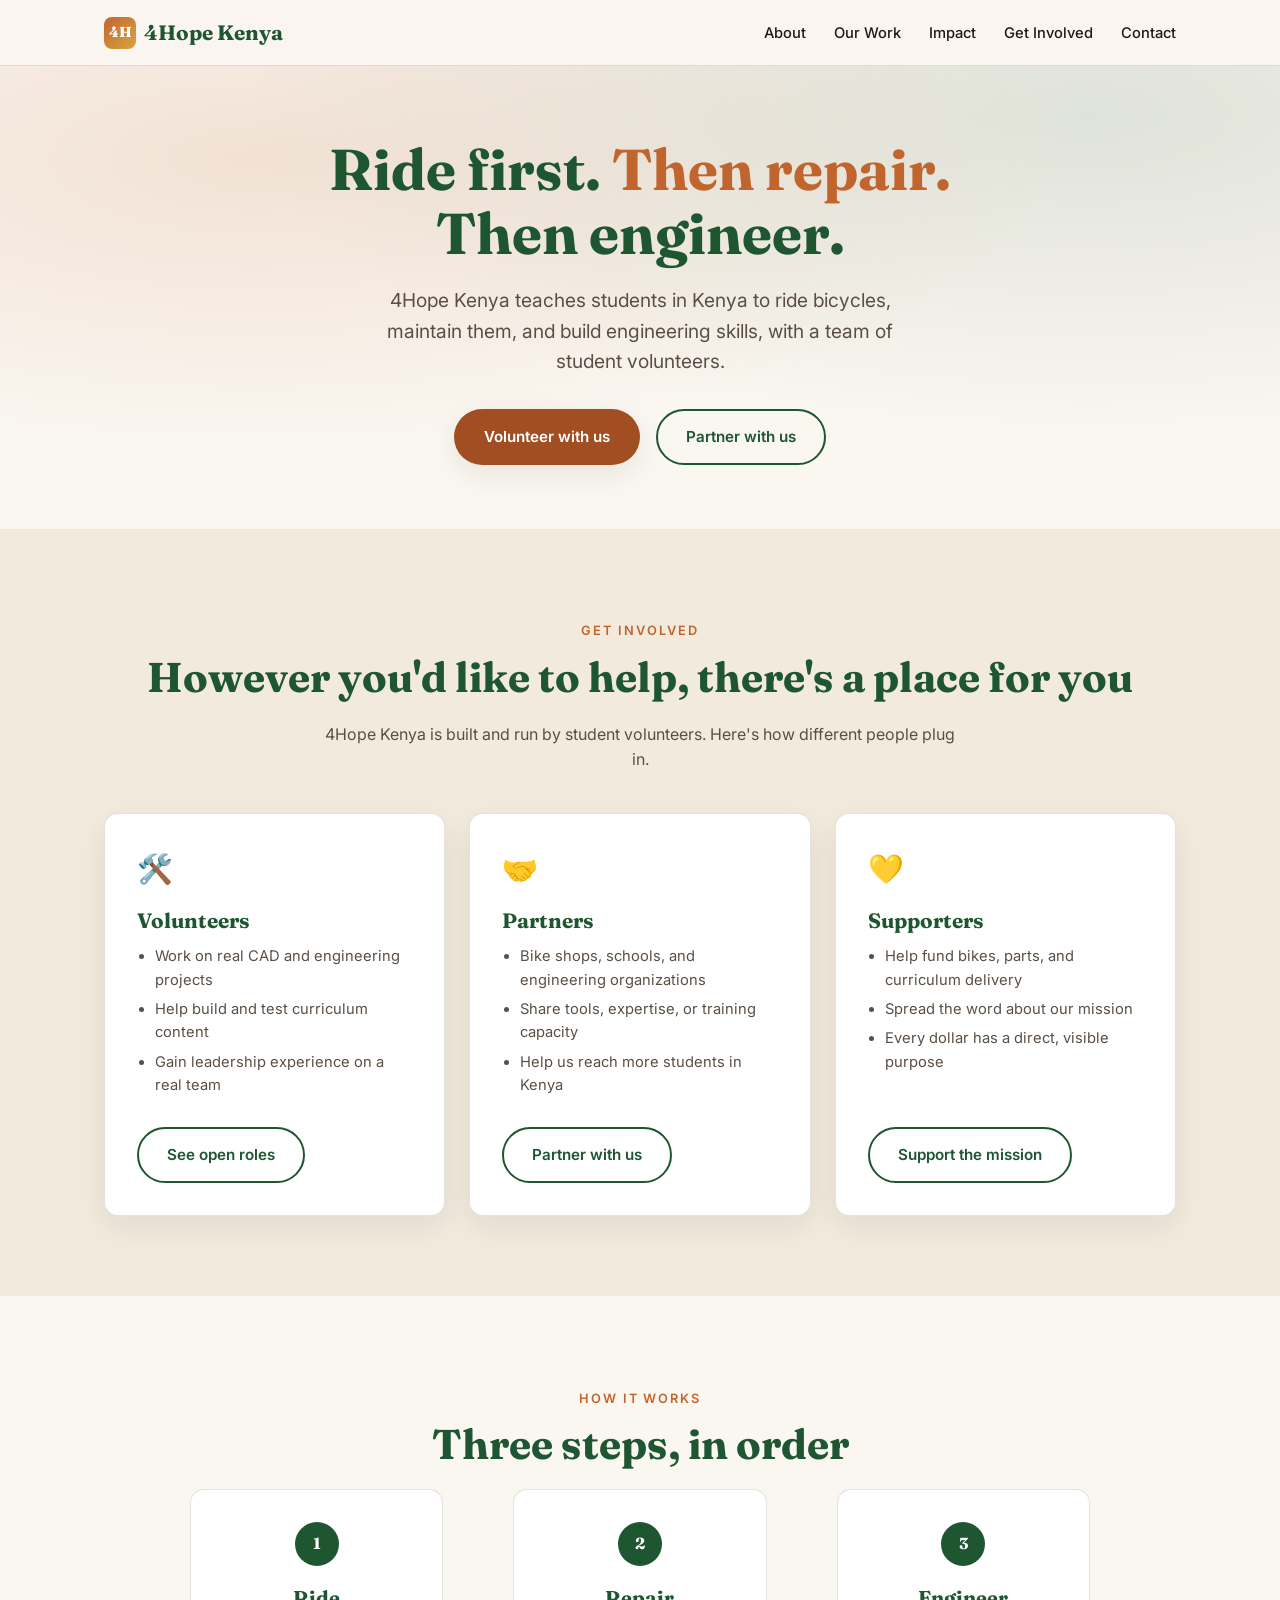
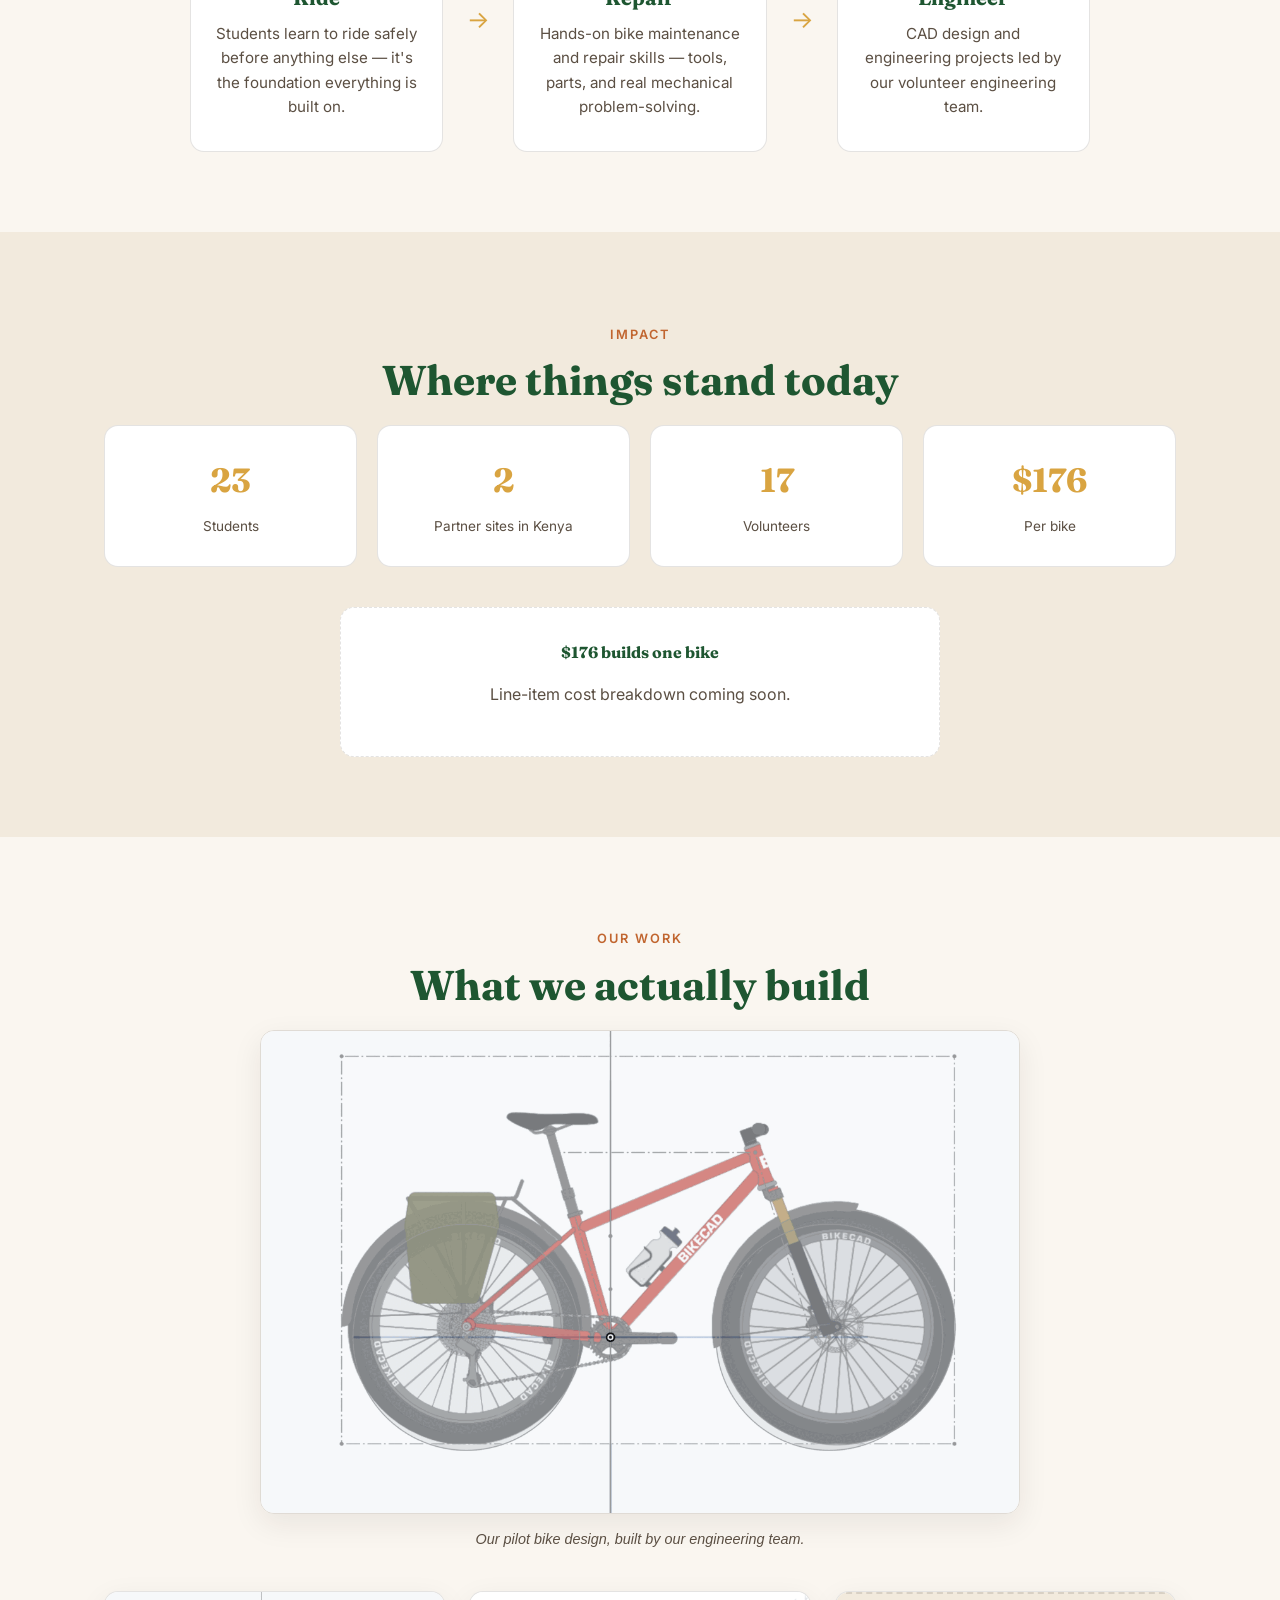
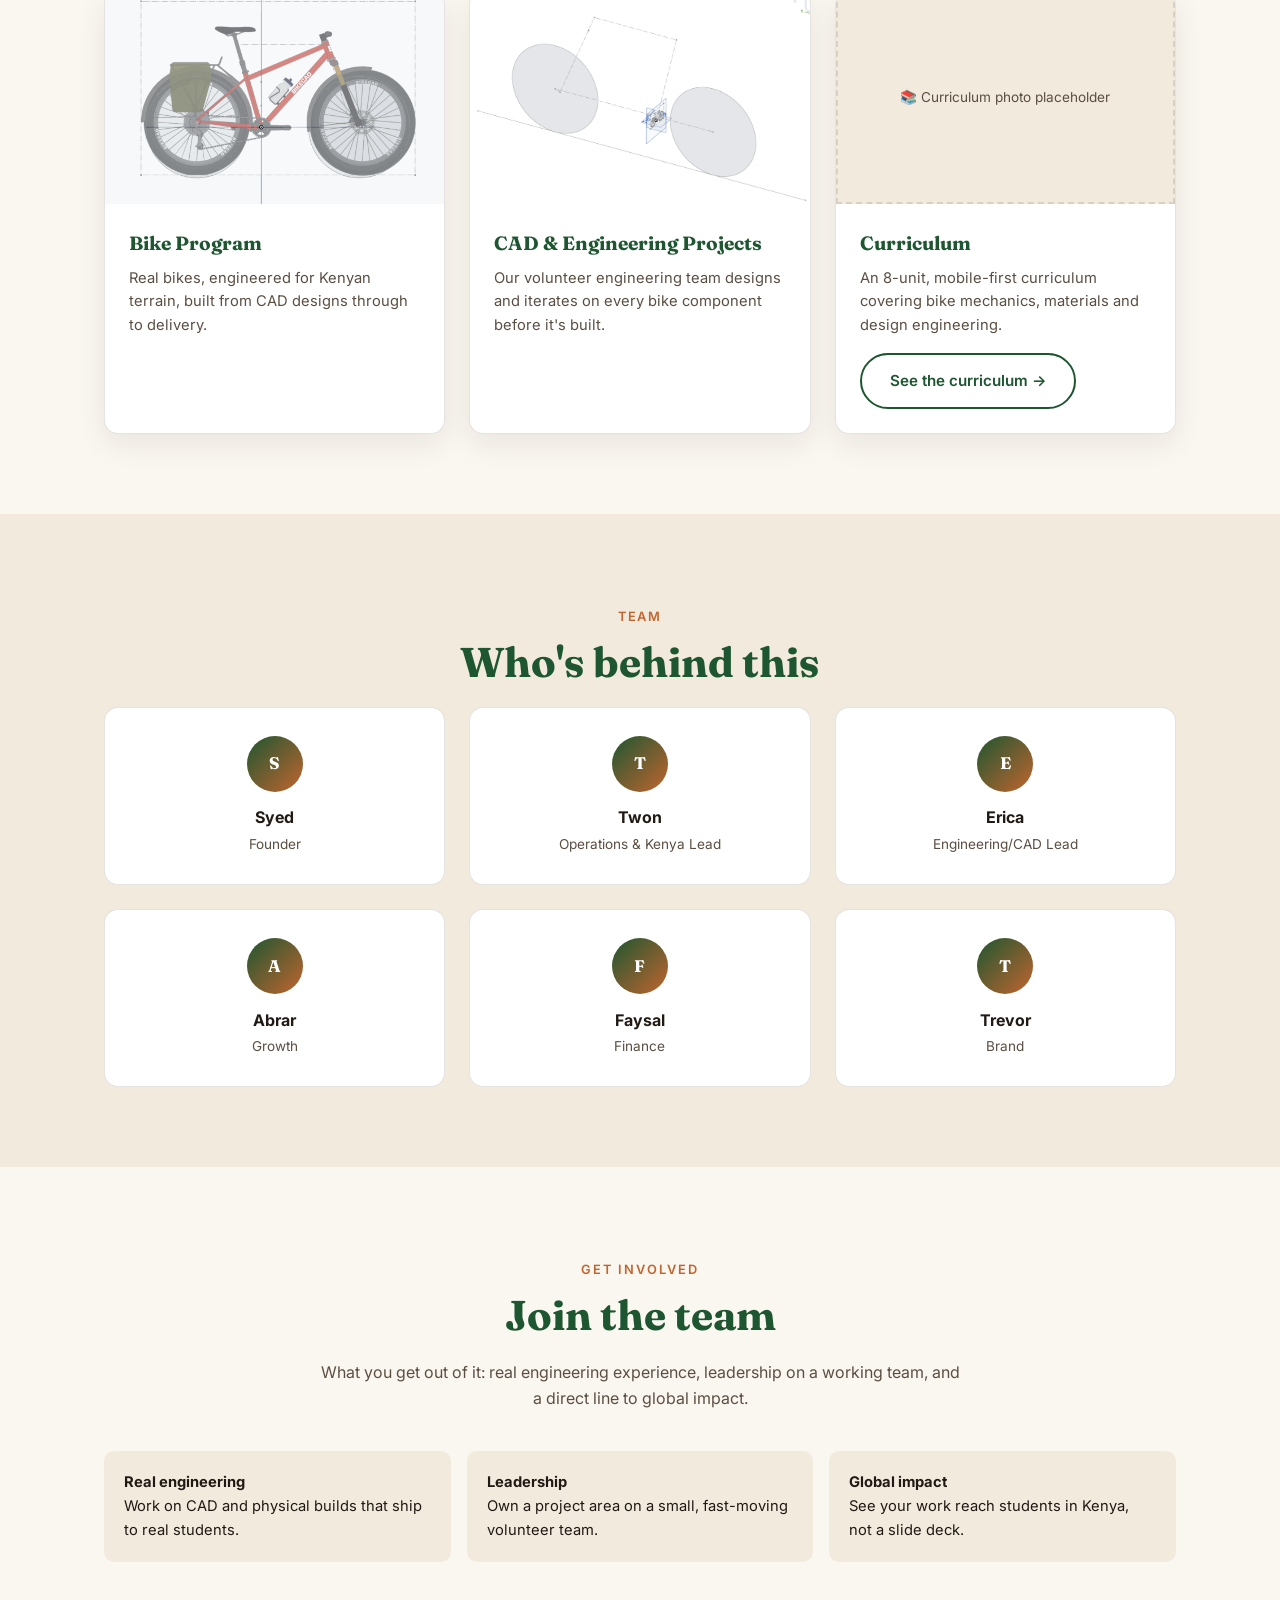
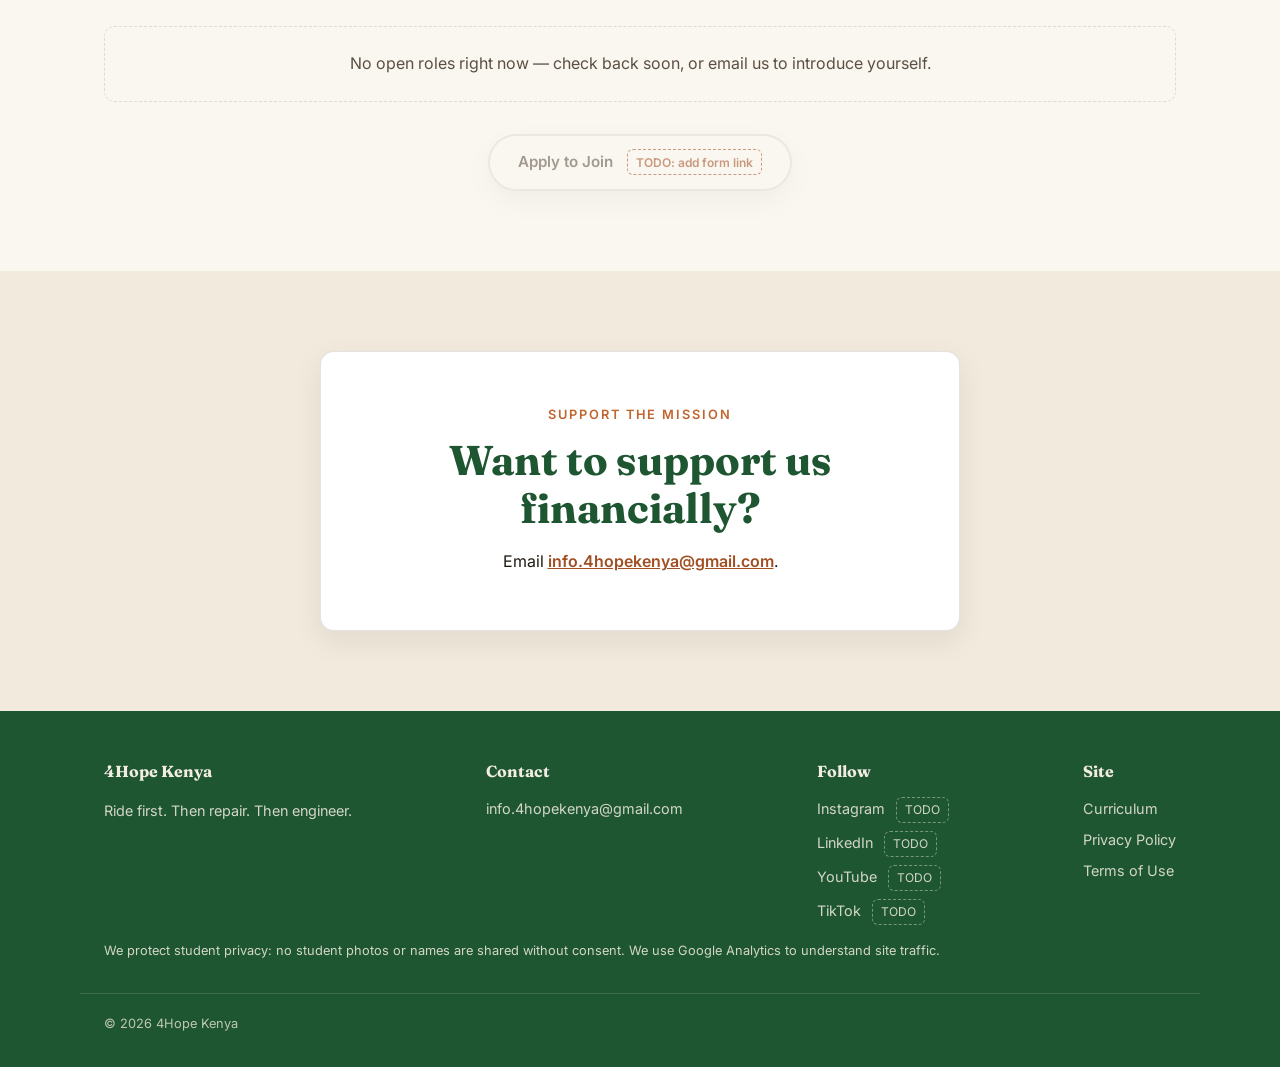
==== commit 0225730c: "Add featured CAD render visual and fix remaining contrast gaps - Compress both CAD render PNGs for m" ====
--- a/index.html
+++ b/index.html
@@ -33,9 +33,9 @@
 
 <meta name="viewport" content="width=device-width, initial-scale=1.0">
 <title>4Hope Kenya — Ride first. Then repair. Then engineer.</title>
-<meta name="description" content="4Hope Kenya is a youth-led nonprofit teaching students in Kenya to ride bicycles, maintain them, and build engineering skills, with a team of student volunteers.">
+<meta name="description" content="4Hope Kenya is a student-led youth engineering program teaching students in Kenya to ride bicycles, maintain them, and build engineering skills, with a team of student volunteers.">
 <meta property="og:title" content="4Hope Kenya — Ride first. Then repair. Then engineer.">
-<meta property="og:description" content="A youth-led nonprofit teaching students in Kenya to ride bicycles, maintain them, and build engineering skills.">
+<meta property="og:description" content="A student-led youth engineering program teaching students in Kenya to ride bicycles, maintain them, and build engineering skills.">
 <meta property="og:type" content="website">
 <meta property="og:url" content="https://4hopekenya.org/">
 <link rel="icon" href="assets/favicon.svg" type="image/svg+xml">
@@ -175,6 +175,10 @@
     <div class="container">
       <p class="section-label center">Our Work</p>
       <h2 class="section-title center">What we actually build</h2>
+      <figure class="featured-render">
+        <img src="assets/bike-render-1.png" alt="CAD render of a 4Hope Kenya mountain bike frame, side profile" loading="lazy">
+        <figcaption>Our pilot bike design, built by our engineering team.</figcaption>
+      </figure>
       <div class="card-grid">
         <div class="work-card">
           <div class="media">
@@ -250,7 +254,7 @@
       <div class="support-box">
         <p class="section-label">Support the Mission</p>
         <h2 class="section-title" style="margin-bottom:1rem">Want to support us financially?</h2>
-        <p>Email <a href="mailto:info.4hopekenya@gmail.com" style="color:var(--color-primary);font-weight:600">info.4hopekenya@gmail.com</a>.</p>
+        <p>Email <a href="mailto:info.4hopekenya@gmail.com" style="color:var(--color-primary-dark);font-weight:600">info.4hopekenya@gmail.com</a>.</p>
       </div>
 
       <!--
--- a/styles.css
+++ b/styles.css
@@ -93,7 +93,7 @@
   cursor: pointer;
 }
 .btn:focus-visible { outline: 3px solid var(--color-accent); outline-offset: 2px; }
-.btn-primary { background: var(--color-primary); color: #fff; box-shadow: var(--shadow); }
+.btn-primary { background: var(--color-primary-dark); color: #fff; box-shadow: var(--shadow); }
 .btn-primary:hover { transform: translateY(-2px); box-shadow: 0 14px 34px rgba(193,101,47,0.3); }
 .btn-secondary { background: transparent; border-color: var(--color-secondary); color: var(--color-secondary); }
 .btn-secondary:hover { background: rgba(30,86,49,0.08); }
@@ -231,6 +231,18 @@
 }
 .impact-breakdown h4 { font-family: var(--font-display); color: var(--color-secondary); margin: 0 0 0.75rem; }
 
+/* ---------- Featured image / section-break image ---------- */
+.featured-render {
+  margin: 0 0 2.5rem; max-width: 760px; margin-left: auto; margin-right: auto;
+  text-align: center;
+}
+.featured-render img {
+  width: 100%; border-radius: var(--radius); box-shadow: var(--shadow);
+  border: 1px solid var(--color-border);
+}
+.featured-render figcaption {
+  margin-top: 0.85rem; color: var(--color-text-muted); font-size: 0.9rem; font-style: italic;
+}
 /* ---------- Work cards ---------- */
 .work-card {
   background: var(--color-card-bg); border: 1px solid var(--color-border);
@@ -315,6 +327,6 @@
 
 /* ---------- Misc ---------- */
 .todo {
-  font-size: 0.75rem; color: var(--color-primary); border: 1px dashed currentColor;
+  font-size: 0.75rem; color: var(--color-primary-dark); border: 1px dashed currentColor;
   border-radius: 6px; padding: 0.15rem 0.5rem; display: inline-block; margin-left: 0.4rem;
 }
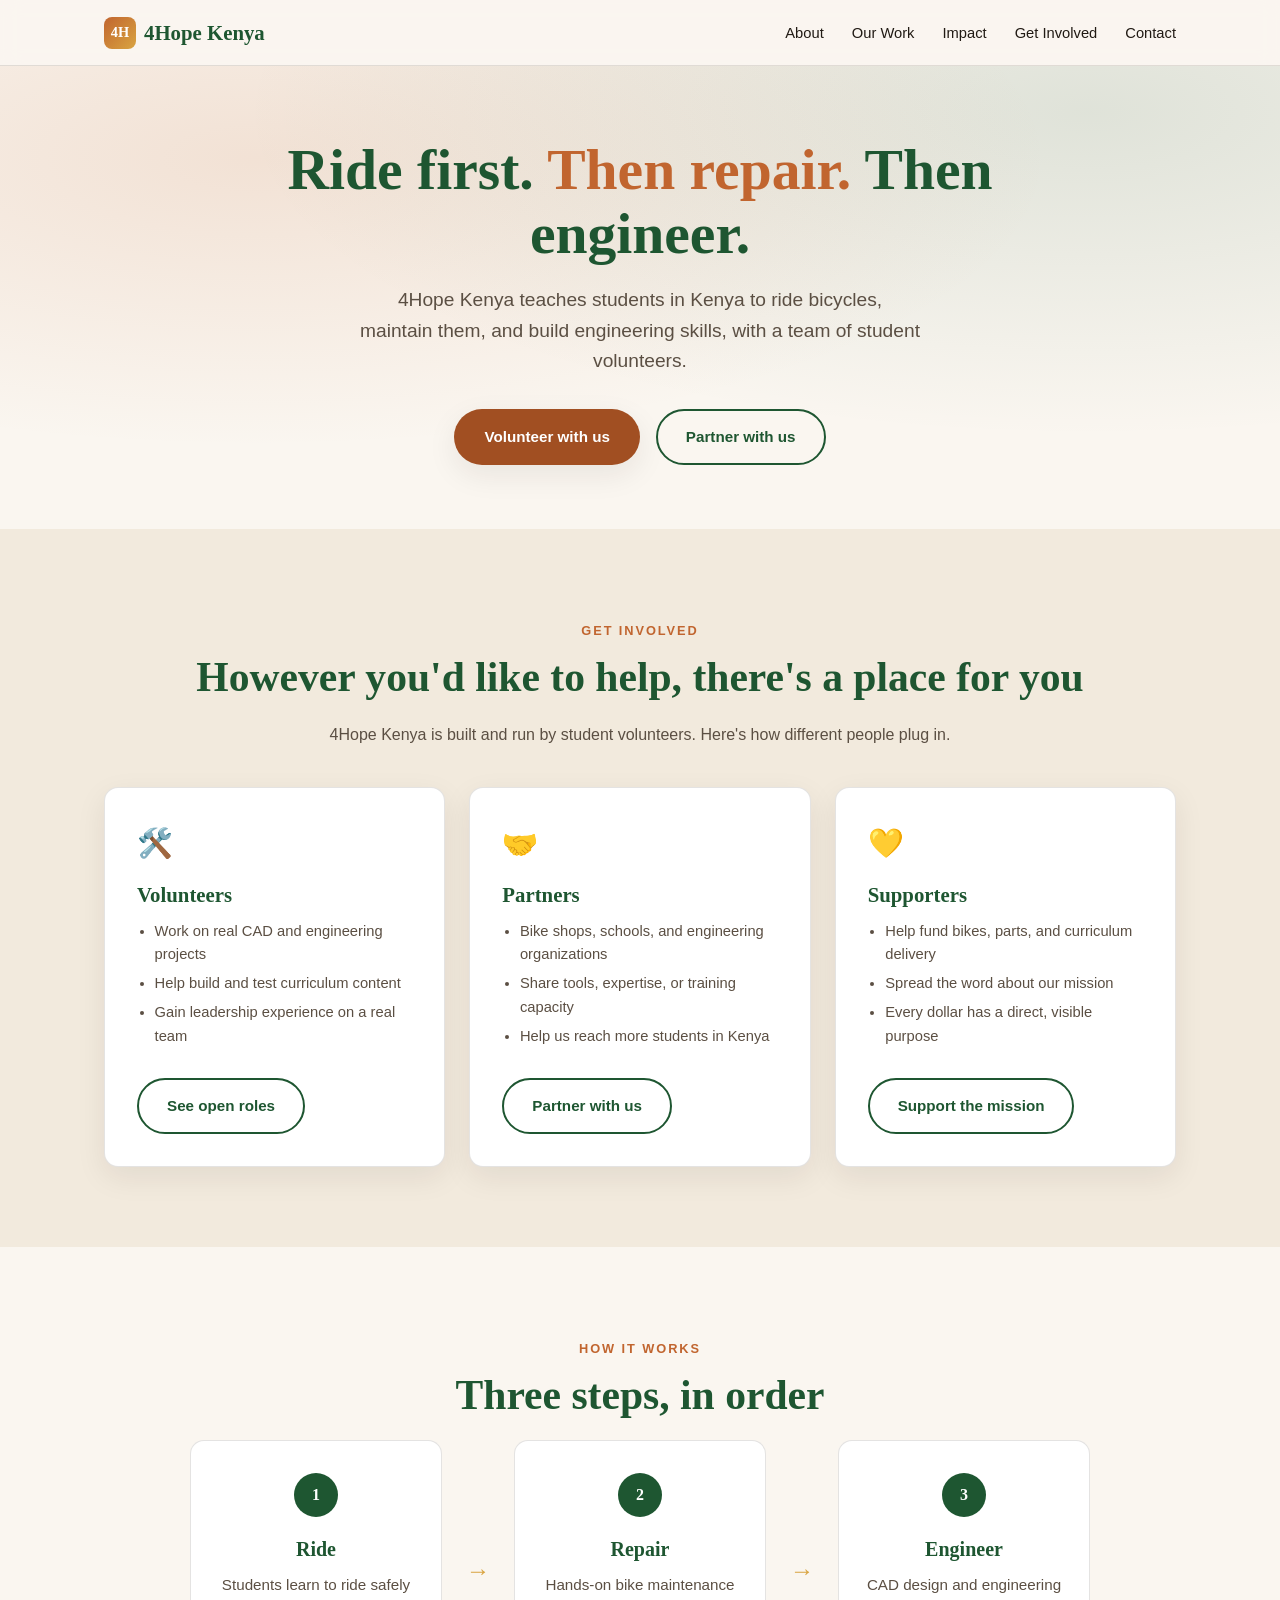
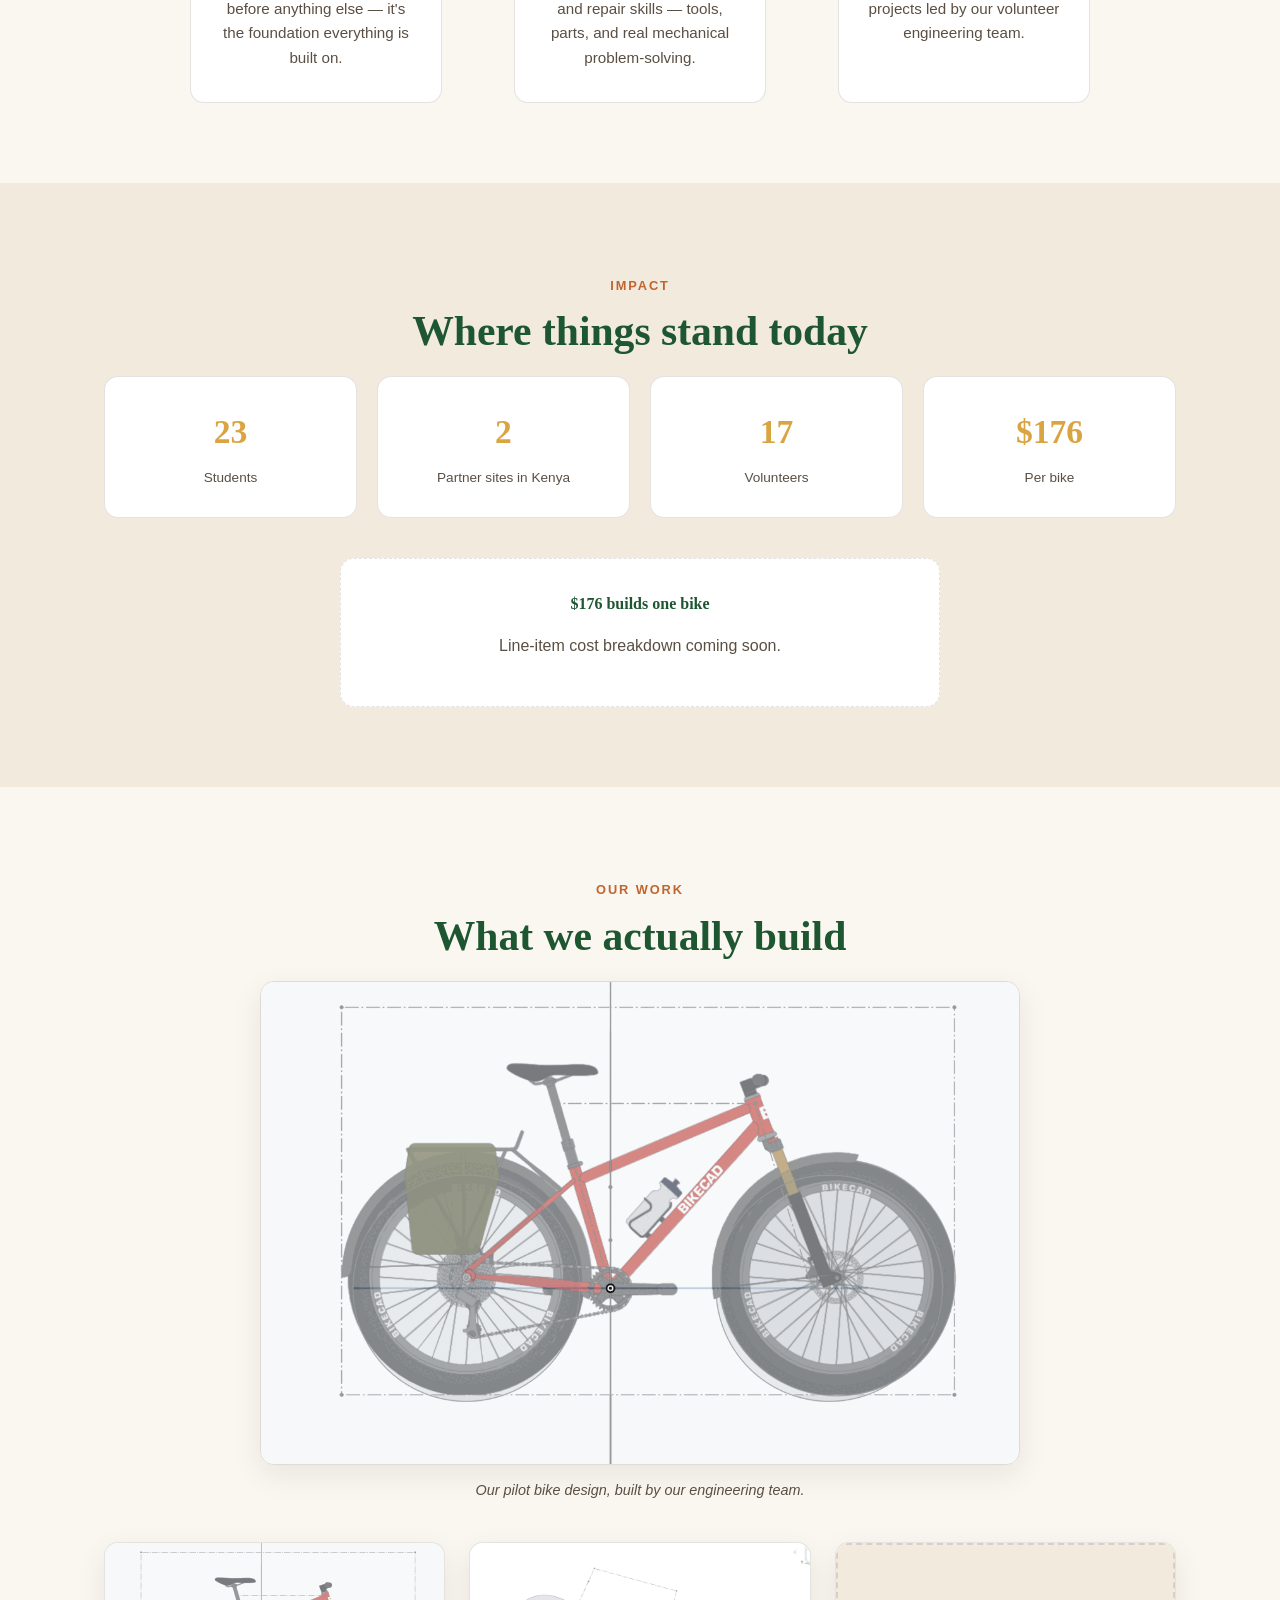
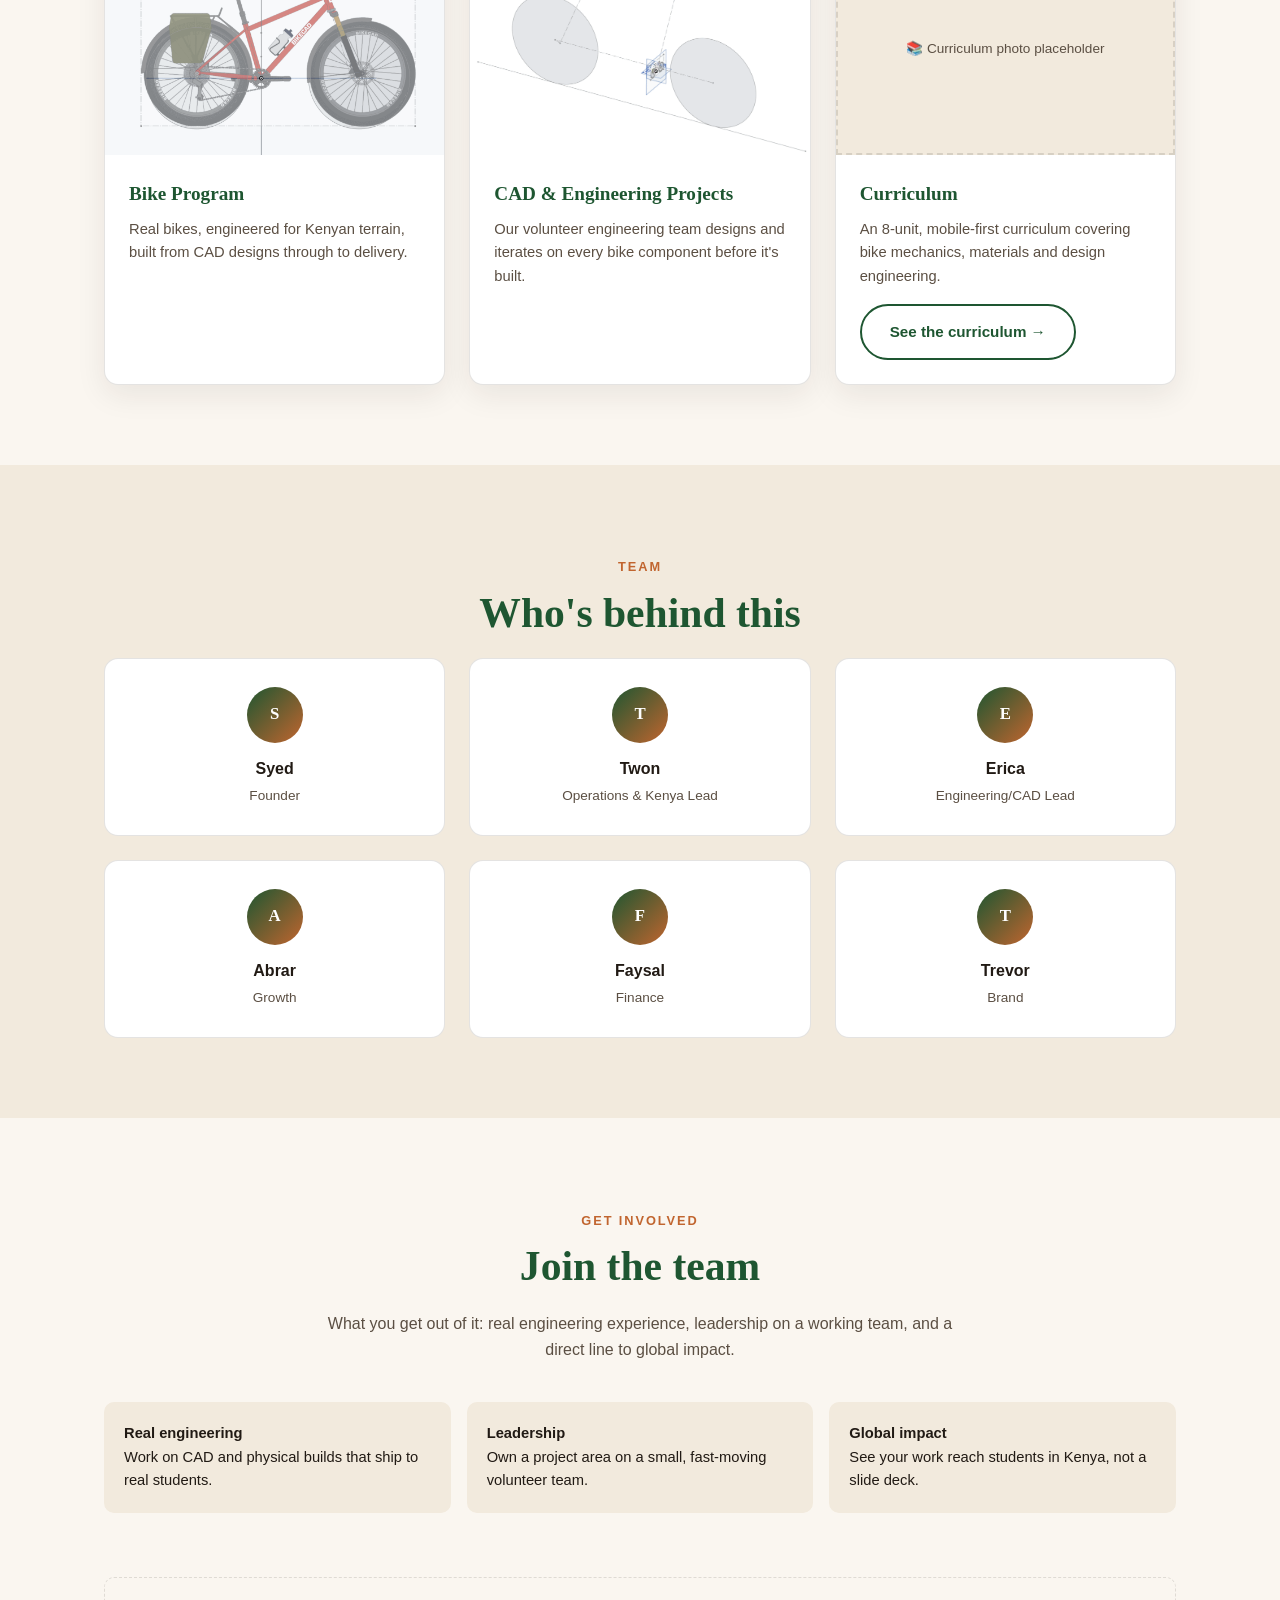
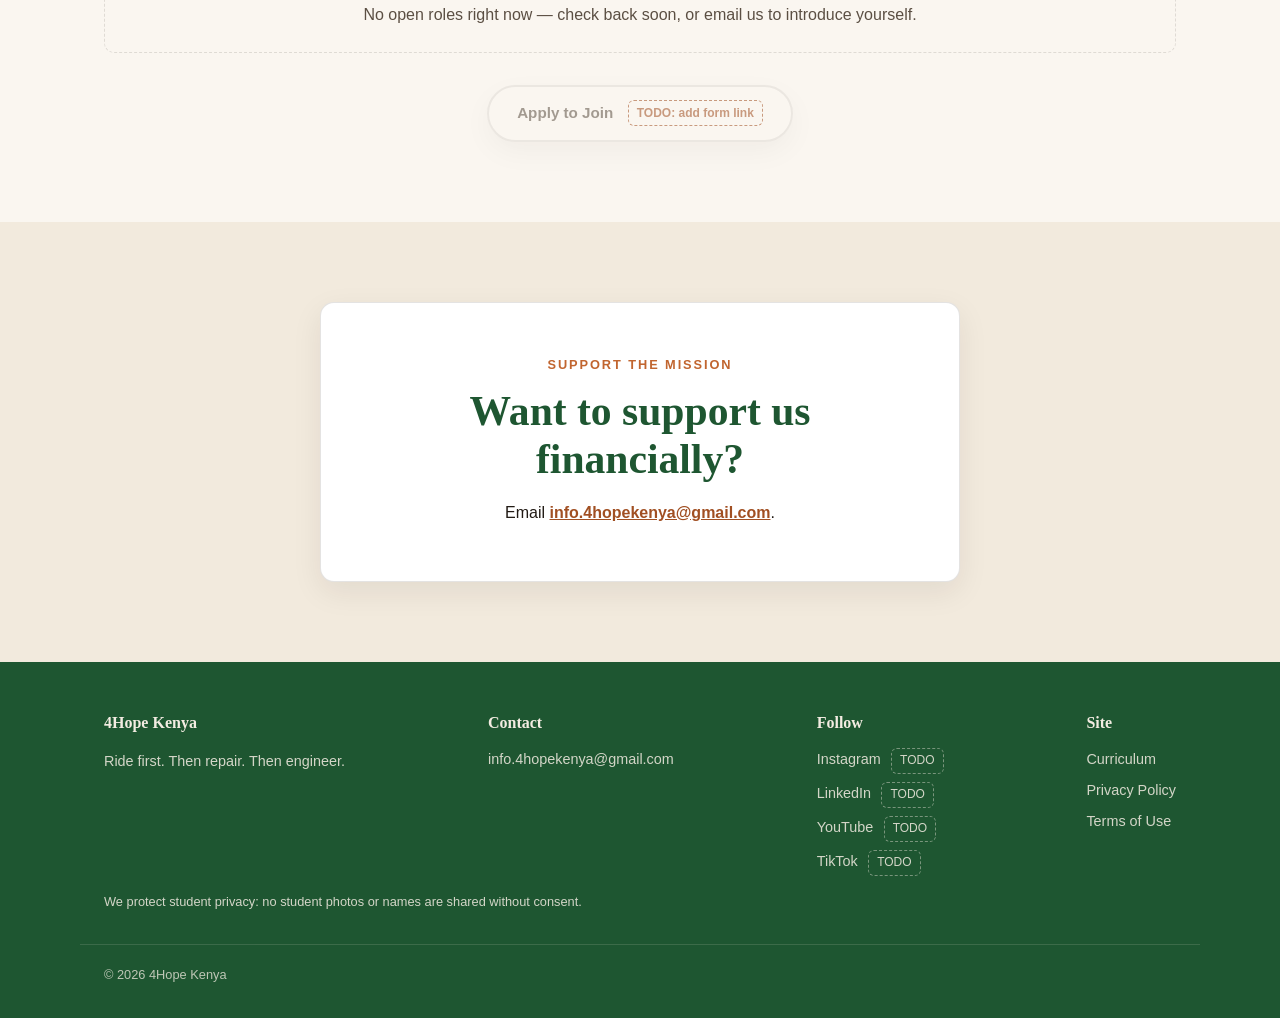
==== commit 813566d4: "Harden security headers and externalize analytics bootstrap - Add a Content-Security-Policy meta tag" ====
--- a/index.html
+++ b/index.html
@@ -2,6 +2,8 @@
 <html lang="en">
 <head>
 <meta charset="UTF-8">
+<meta http-equiv="Content-Security-Policy" content="default-src 'self'; script-src 'self' https://www.googletagmanager.com; style-src 'self' 'unsafe-inline' https://fonts.googleapis.com; font-src 'self' https://fonts.gstatic.com; img-src 'self' data: https://www.googletagmanager.com https://www.google-analytics.com; connect-src 'self' https://www.google-analytics.com https://*.google-analytics.com https://www.googletagmanager.com https://analytics.google.com; object-src 'none'; base-uri 'self'; form-action 'self'">
+<meta name="referrer" content="strict-origin-when-cross-origin">
 
 <!--
   ===================================================================
@@ -24,12 +26,7 @@
 <meta name="google-site-verification" content="l2ZcmYYLfAJ-4KXimwmOGnVy_1JES9dyr0ShLRb9XYY">
 <!-- Google Analytics (GA4) -->
 <script async src="https://www.googletagmanager.com/gtag/js?id=G-86GRNK6C8G"></script>
-<script>
-  window.dataLayer = window.dataLayer || [];
-  function gtag(){dataLayer.push(arguments);}
-  gtag('js', new Date());
-  gtag('config', 'G-86GRNK6C8G');
-</script>
+<script src="assets/analytics.js"></script>
 
 <meta name="viewport" content="width=device-width, initial-scale=1.0">
 <title>4Hope Kenya — Ride first. Then repair. Then engineer.</title>
@@ -311,7 +308,7 @@
       </ul>
     </div>
   </div>
-  <p class="safeguarding-note">We protect student privacy: no student photos or names are shared without consent. We use Google Analytics to understand site traffic.</p>
+  <p class="safeguarding-note">We protect student privacy: no student photos or names are shared without consent.</p>
   <div class="footer-bottom">
     <span>© 2026 4Hope Kenya</span>
   </div>
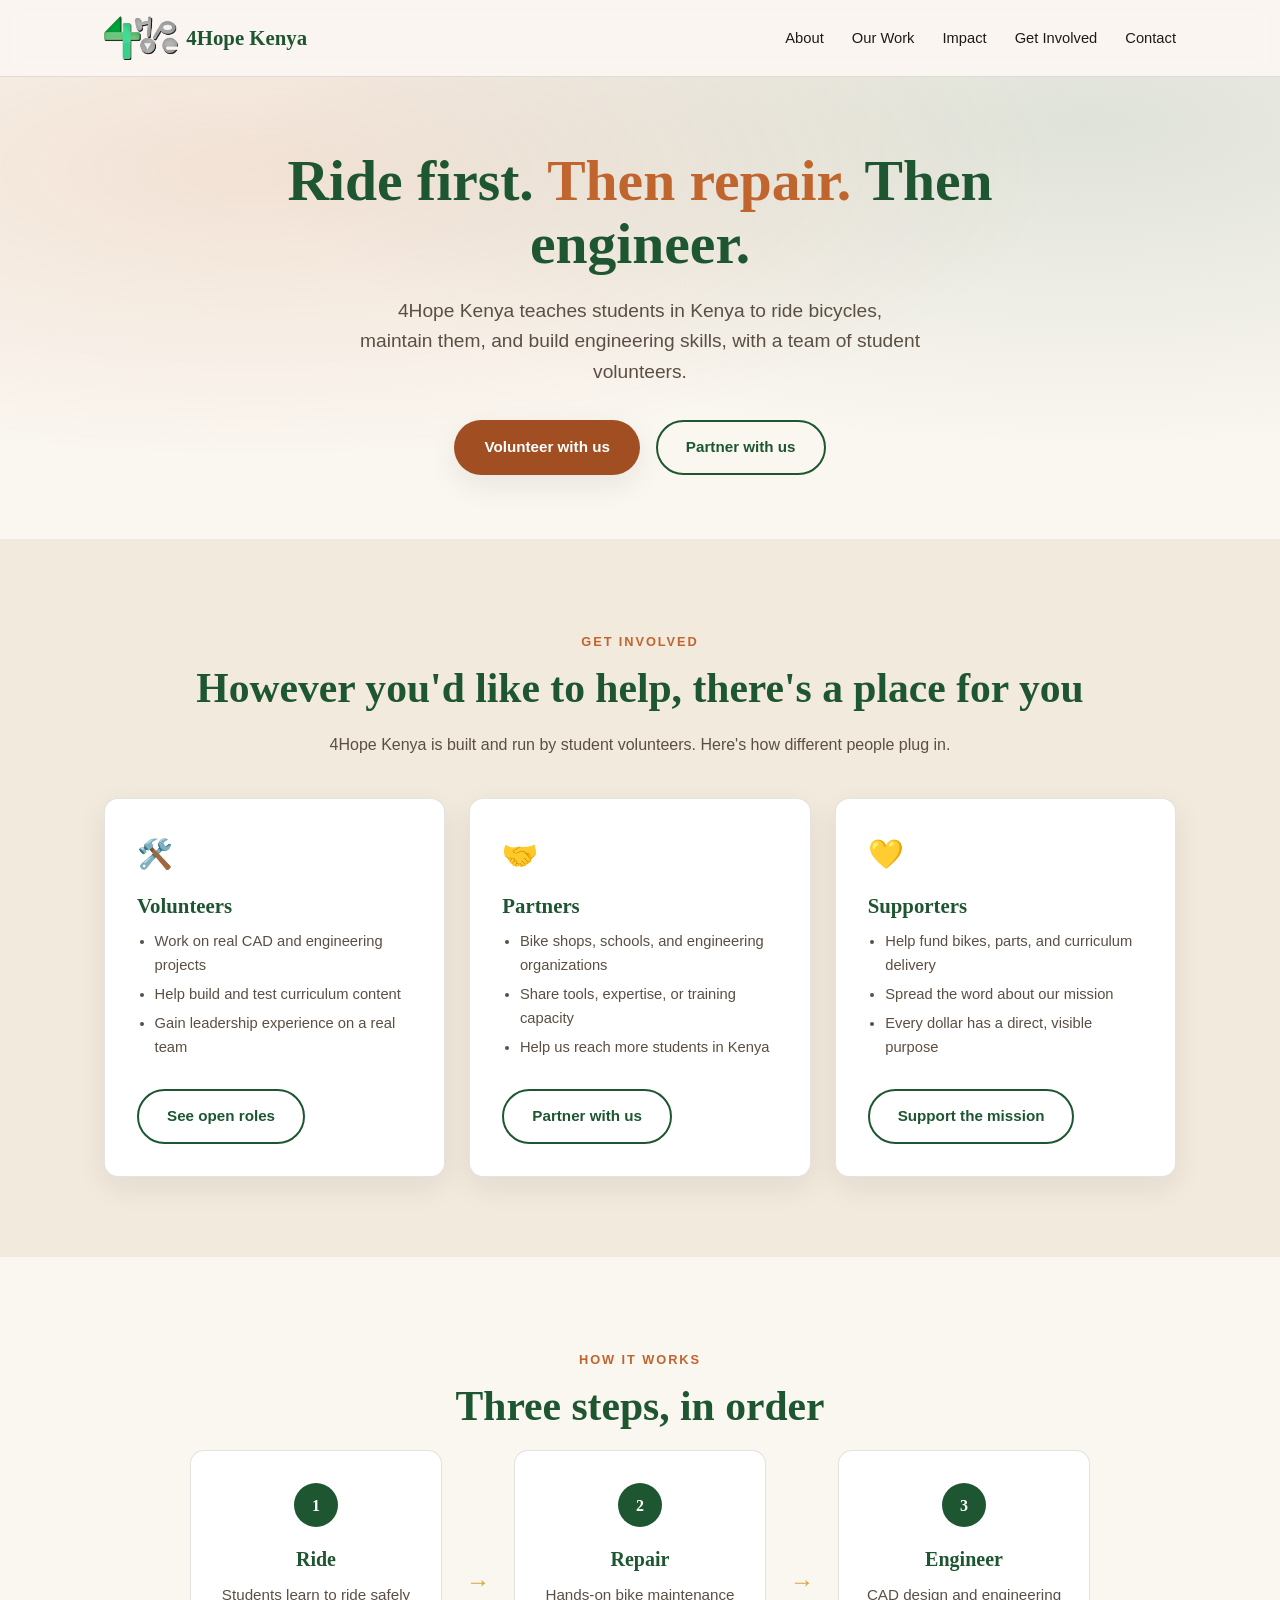
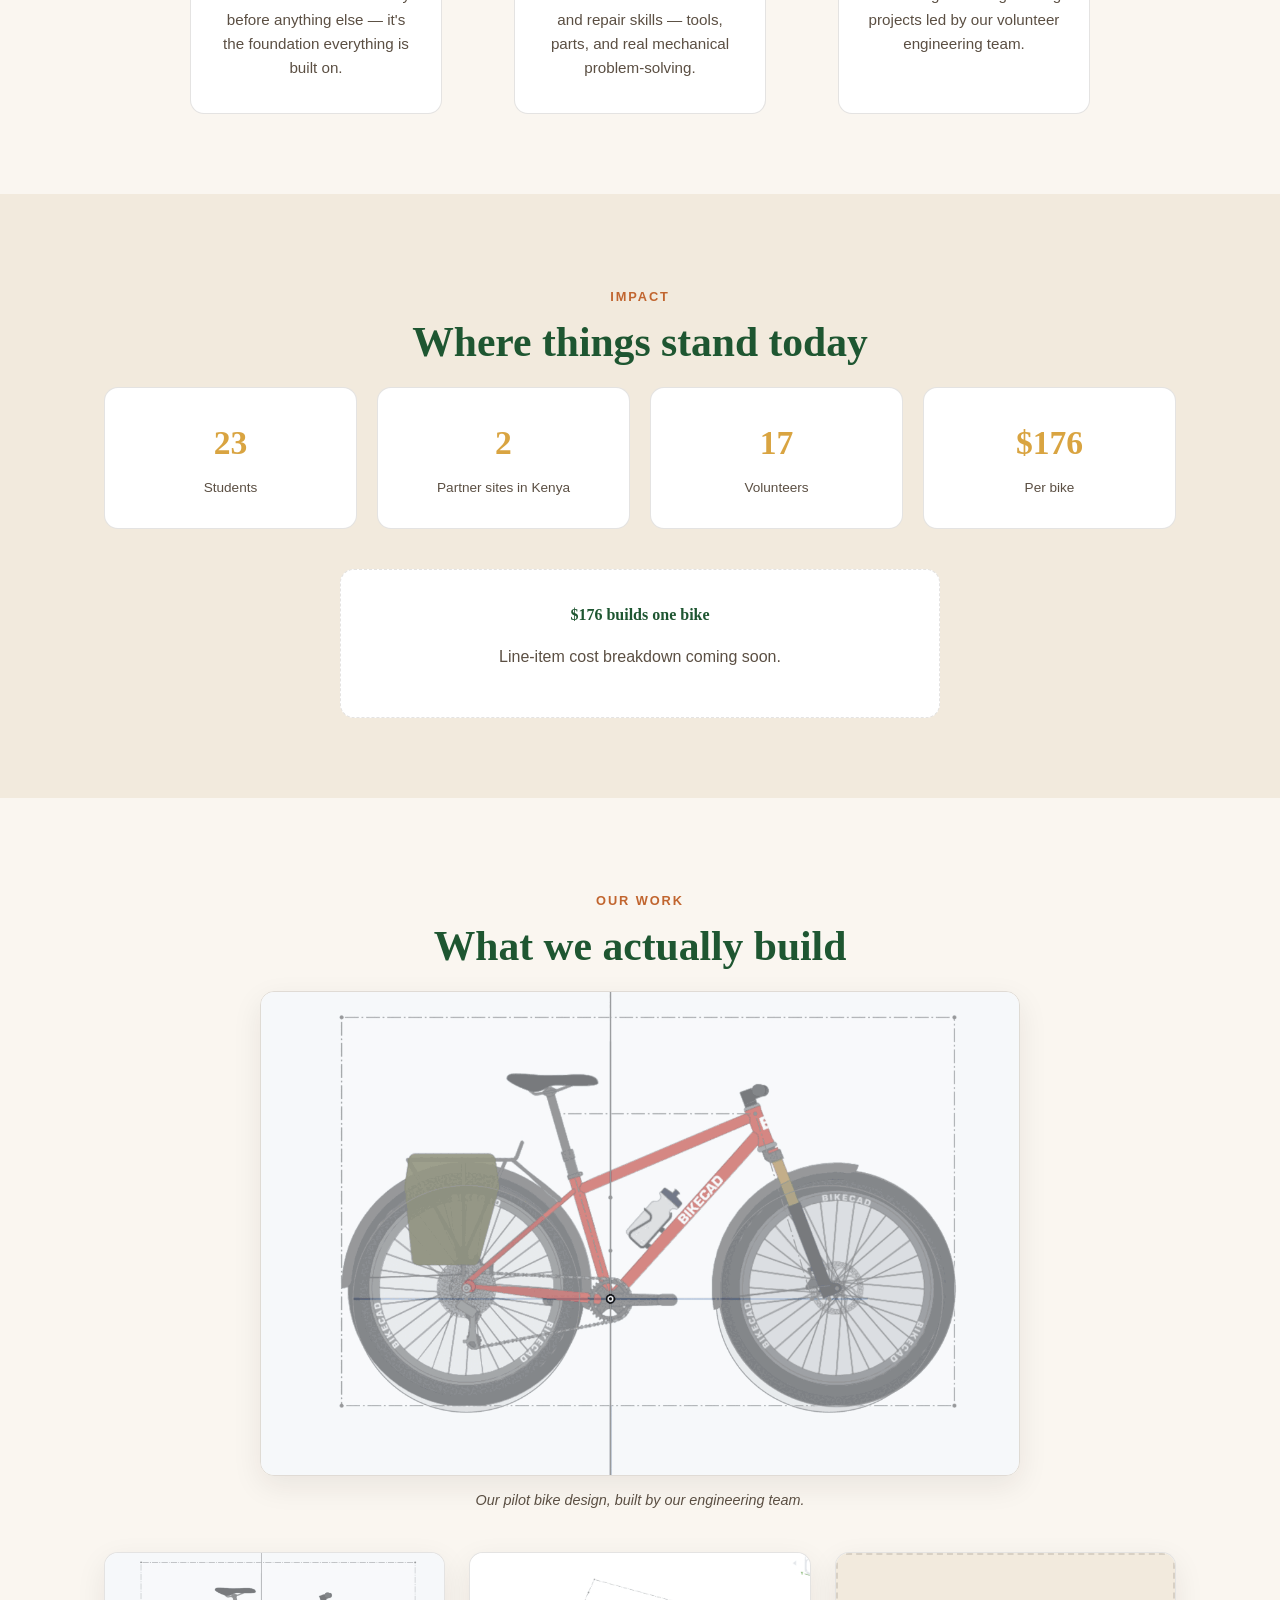
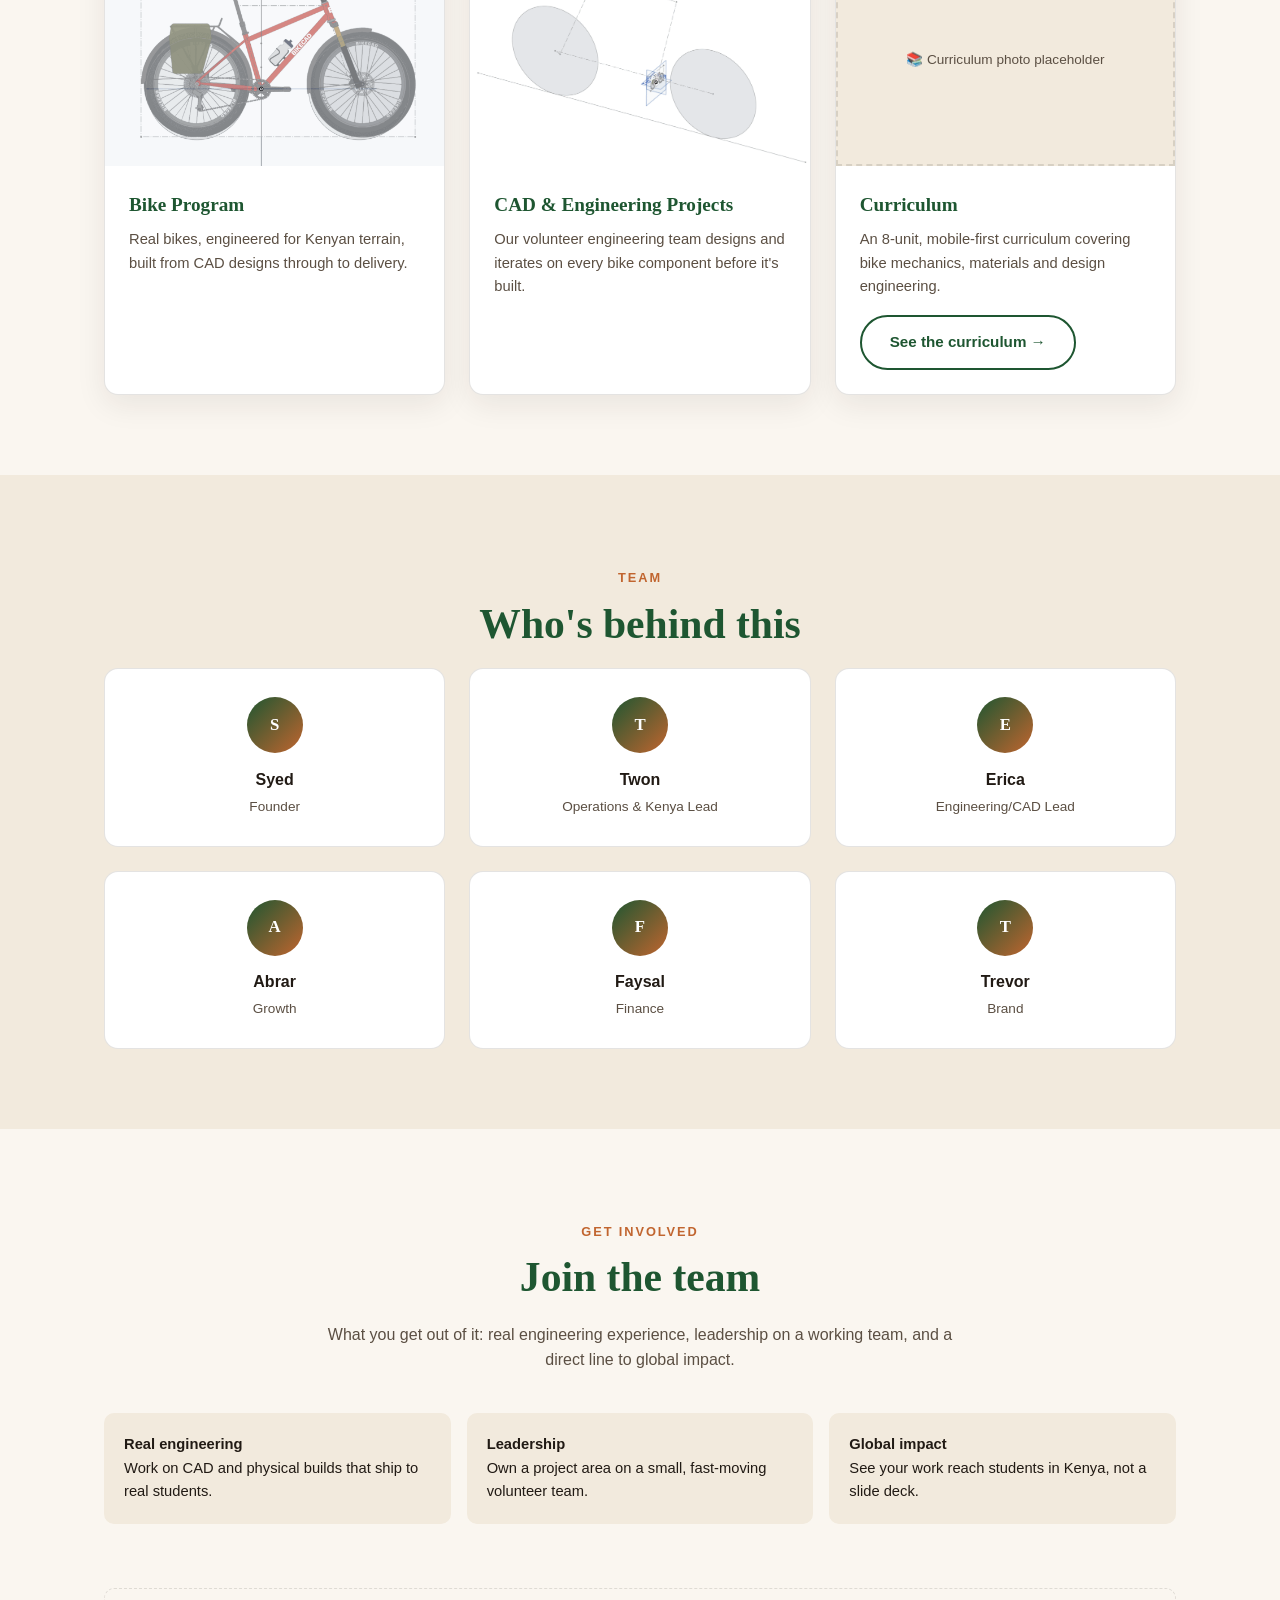
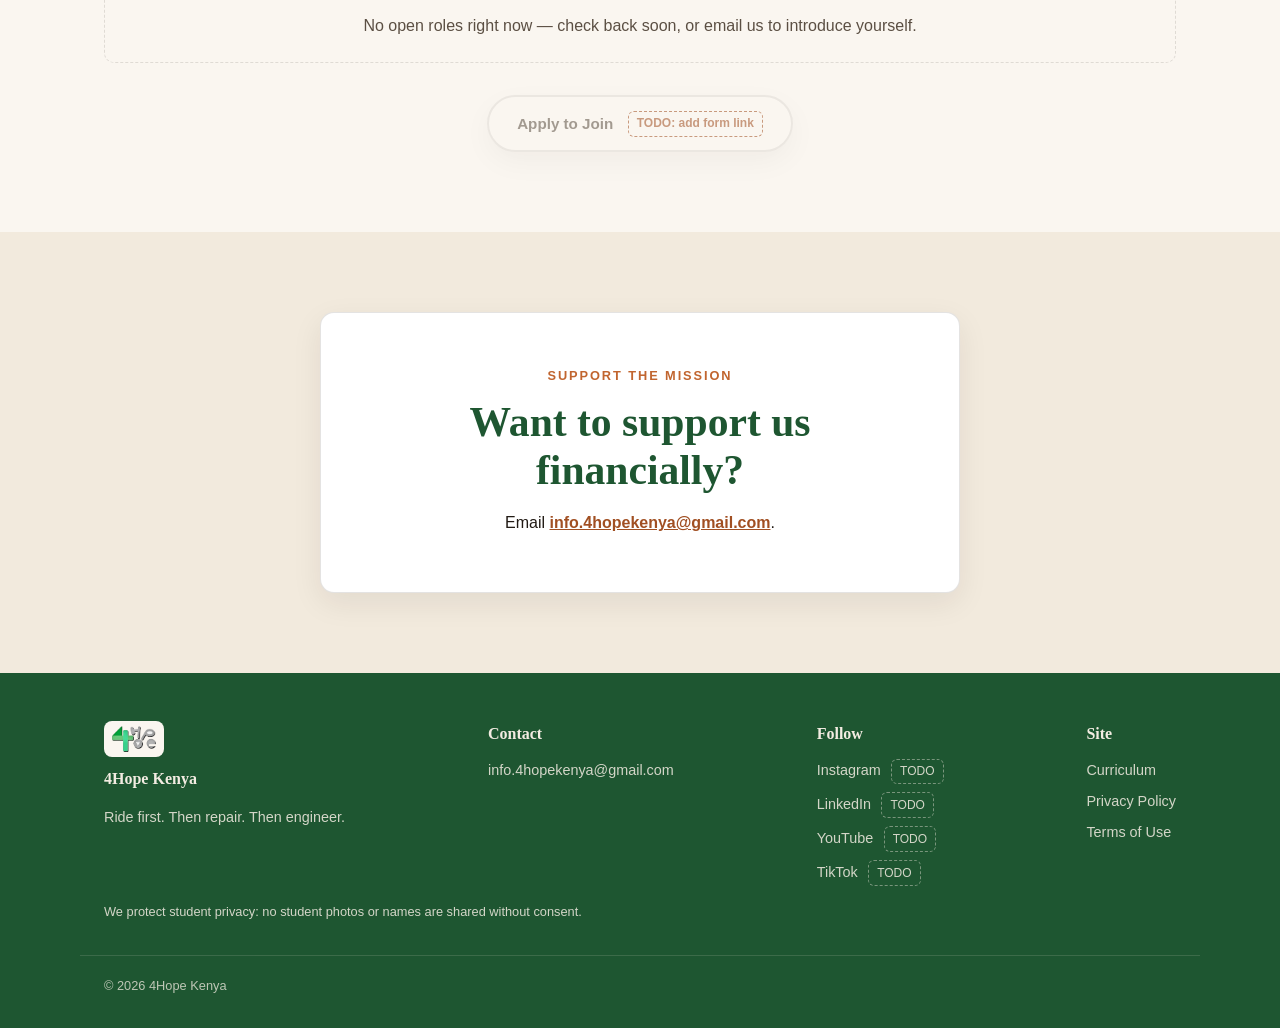
==== commit ae308525: "Add real logo: header/footer, favicon set, and OG share image - Replace the placeholder "4H" initial" ====
--- a/index.html
+++ b/index.html
@@ -35,7 +35,15 @@
 <meta property="og:description" content="A student-led youth engineering program teaching students in Kenya to ride bicycles, maintain them, and build engineering skills.">
 <meta property="og:type" content="website">
 <meta property="og:url" content="https://4hopekenya.org/">
-<link rel="icon" href="assets/favicon.svg" type="image/svg+xml">
+<link rel="icon" href="assets/favicon.ico" sizes="any">
+<link rel="icon" href="assets/favicon-32.png" type="image/png" sizes="32x32">
+<link rel="icon" href="assets/favicon-16.png" type="image/png" sizes="16x16">
+<link rel="apple-touch-icon" href="assets/apple-touch-icon.png">
+<meta property="og:image" content="https://4hopekenya.org/assets/og-image.png">
+<meta property="og:image:width" content="1200">
+<meta property="og:image:height" content="630">
+<meta name="twitter:card" content="summary_large_image">
+<meta name="twitter:image" content="https://4hopekenya.org/assets/og-image.png">
 <link rel="canonical" href="https://4hopekenya.org/">
 <link rel="preconnect" href="https://fonts.googleapis.com">
 <link rel="preconnect" href="https://fonts.gstatic.com" crossorigin>
@@ -48,7 +56,7 @@
 <header class="site-header">
   <nav class="nav-inner" aria-label="Primary">
     <a href="/" class="logo">
-      <span class="logo-mark" aria-hidden="true">4H</span>
+      <img src="assets/logo.png" alt="4Hope Kenya logo" class="logo-img">
       4Hope Kenya
     </a>
     <button class="nav-toggle" aria-label="Toggle menu" aria-expanded="false">
@@ -280,6 +288,7 @@
 <footer class="site-footer" id="contact">
   <div class="footer-inner">
     <div class="footer-col">
+      <div class="footer-logo-chip"><img src="assets/logo.png" alt="4Hope Kenya logo" class="footer-logo"></div>
       <h4>4Hope Kenya</h4>
       <p style="font-size:0.9rem;opacity:0.85;max-width:260px">Ride first. Then repair. Then engineer.</p>
     </div>
--- a/styles.css
+++ b/styles.css
@@ -120,12 +120,8 @@
   color: var(--color-secondary); text-decoration: none; display: flex;
   align-items: center; gap: 0.5rem;
 }
-.logo-mark {
-  width: 32px; height: 32px; border-radius: 8px;
-  background: linear-gradient(135deg, var(--color-primary), var(--color-accent));
-  display: flex; align-items: center; justify-content: center;
-  color: #fff; font-weight: 800; font-size: 0.9rem; flex-shrink: 0;
-}
+.logo-img { height: 44px; width: auto; display: block; flex-shrink: 0; }
+@media (max-width: 480px) { .logo-img { height: 36px; } }
 .nav-links { display: flex; gap: 1.75rem; list-style: none; margin: 0; padding: 0; }
 .nav-links a {
   text-decoration: none; color: var(--color-text); font-weight: 500;
@@ -313,6 +309,11 @@
   max-width: var(--max-width); margin: 0 auto; padding: 0 1.5rem;
   display: flex; flex-wrap: wrap; justify-content: space-between; gap: 2rem;
 }
+.footer-logo-chip {
+  display: inline-flex; background: var(--color-bg); border-radius: 8px;
+  padding: 0.3rem 0.5rem; margin-bottom: 0.6rem;
+}
+.footer-logo { height: 26px; width: auto; display: block; }
 .footer-col h4 { font-family: var(--font-display); margin: 0 0 0.75rem; font-size: 1rem; }
 .footer-col a { color: #F3ECE2; text-decoration: none; opacity: 0.85; }
 .footer-col a:hover { opacity: 1; text-decoration: underline; }
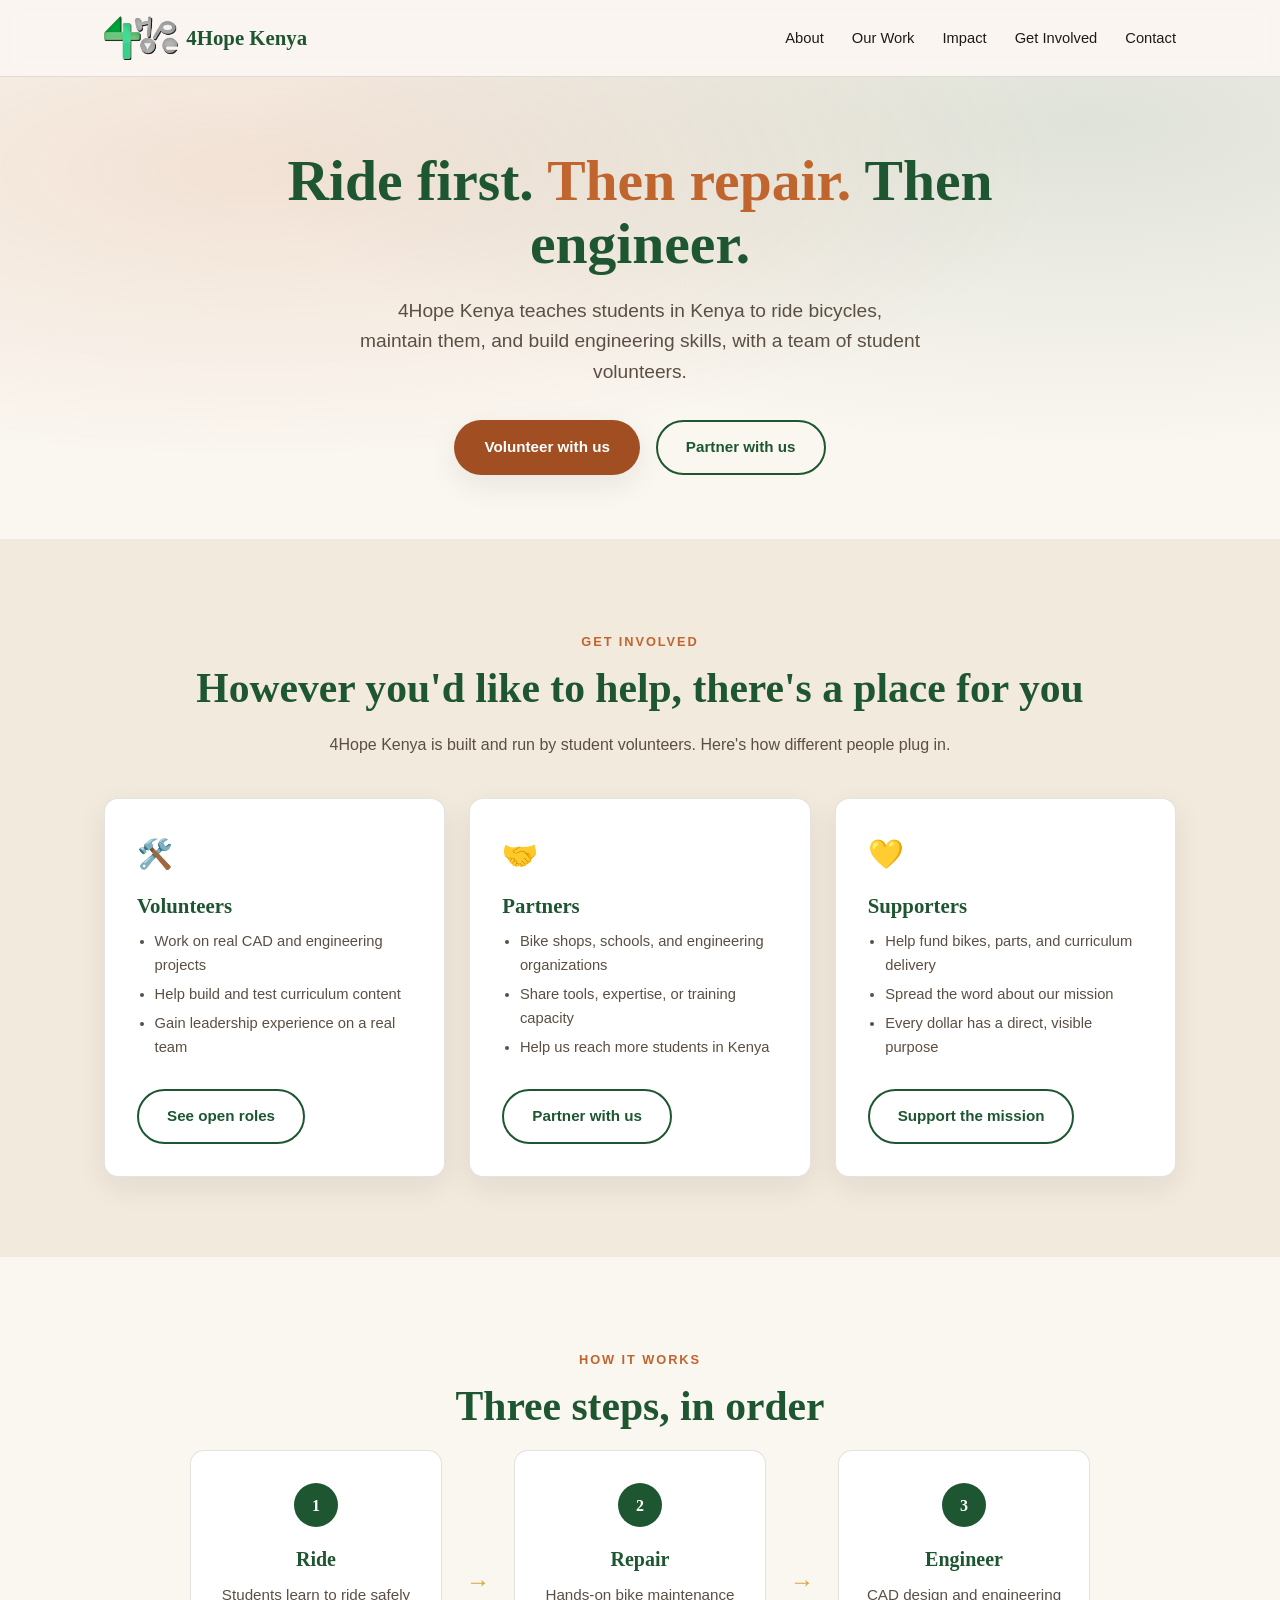
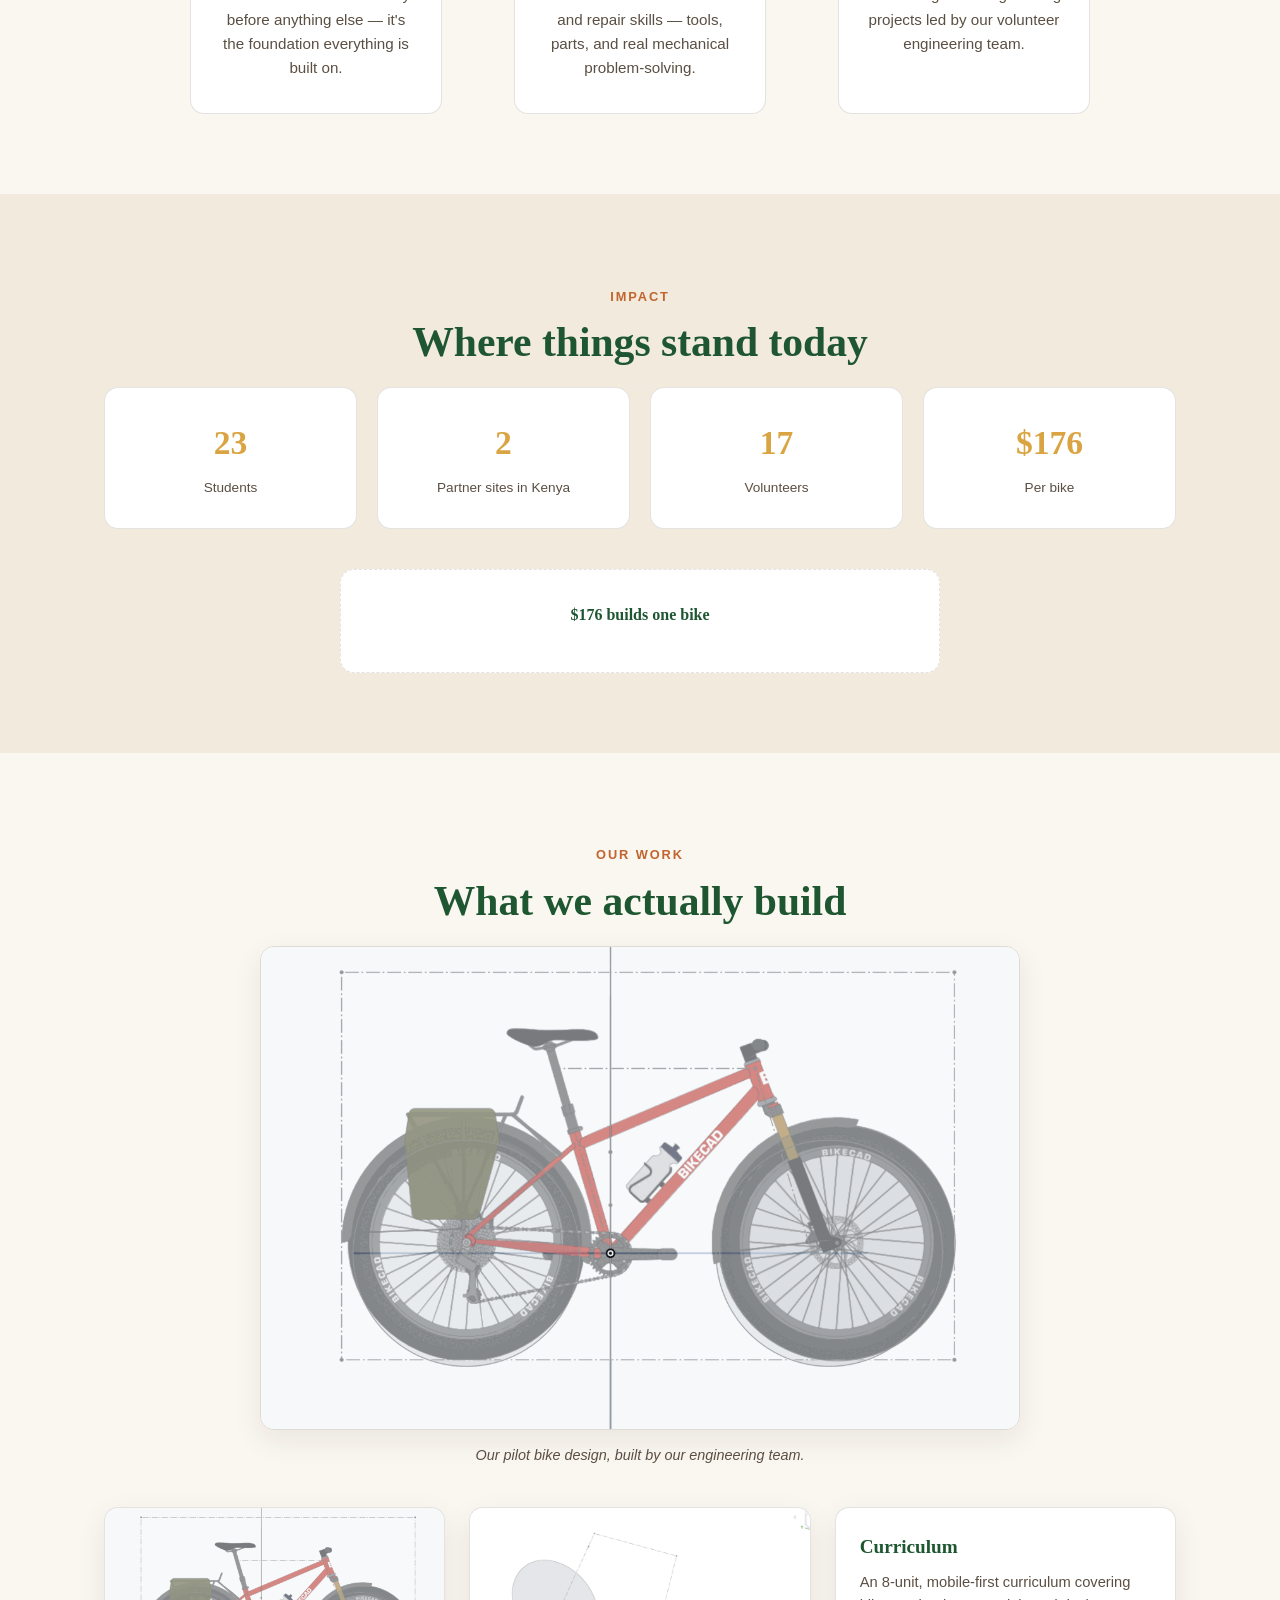
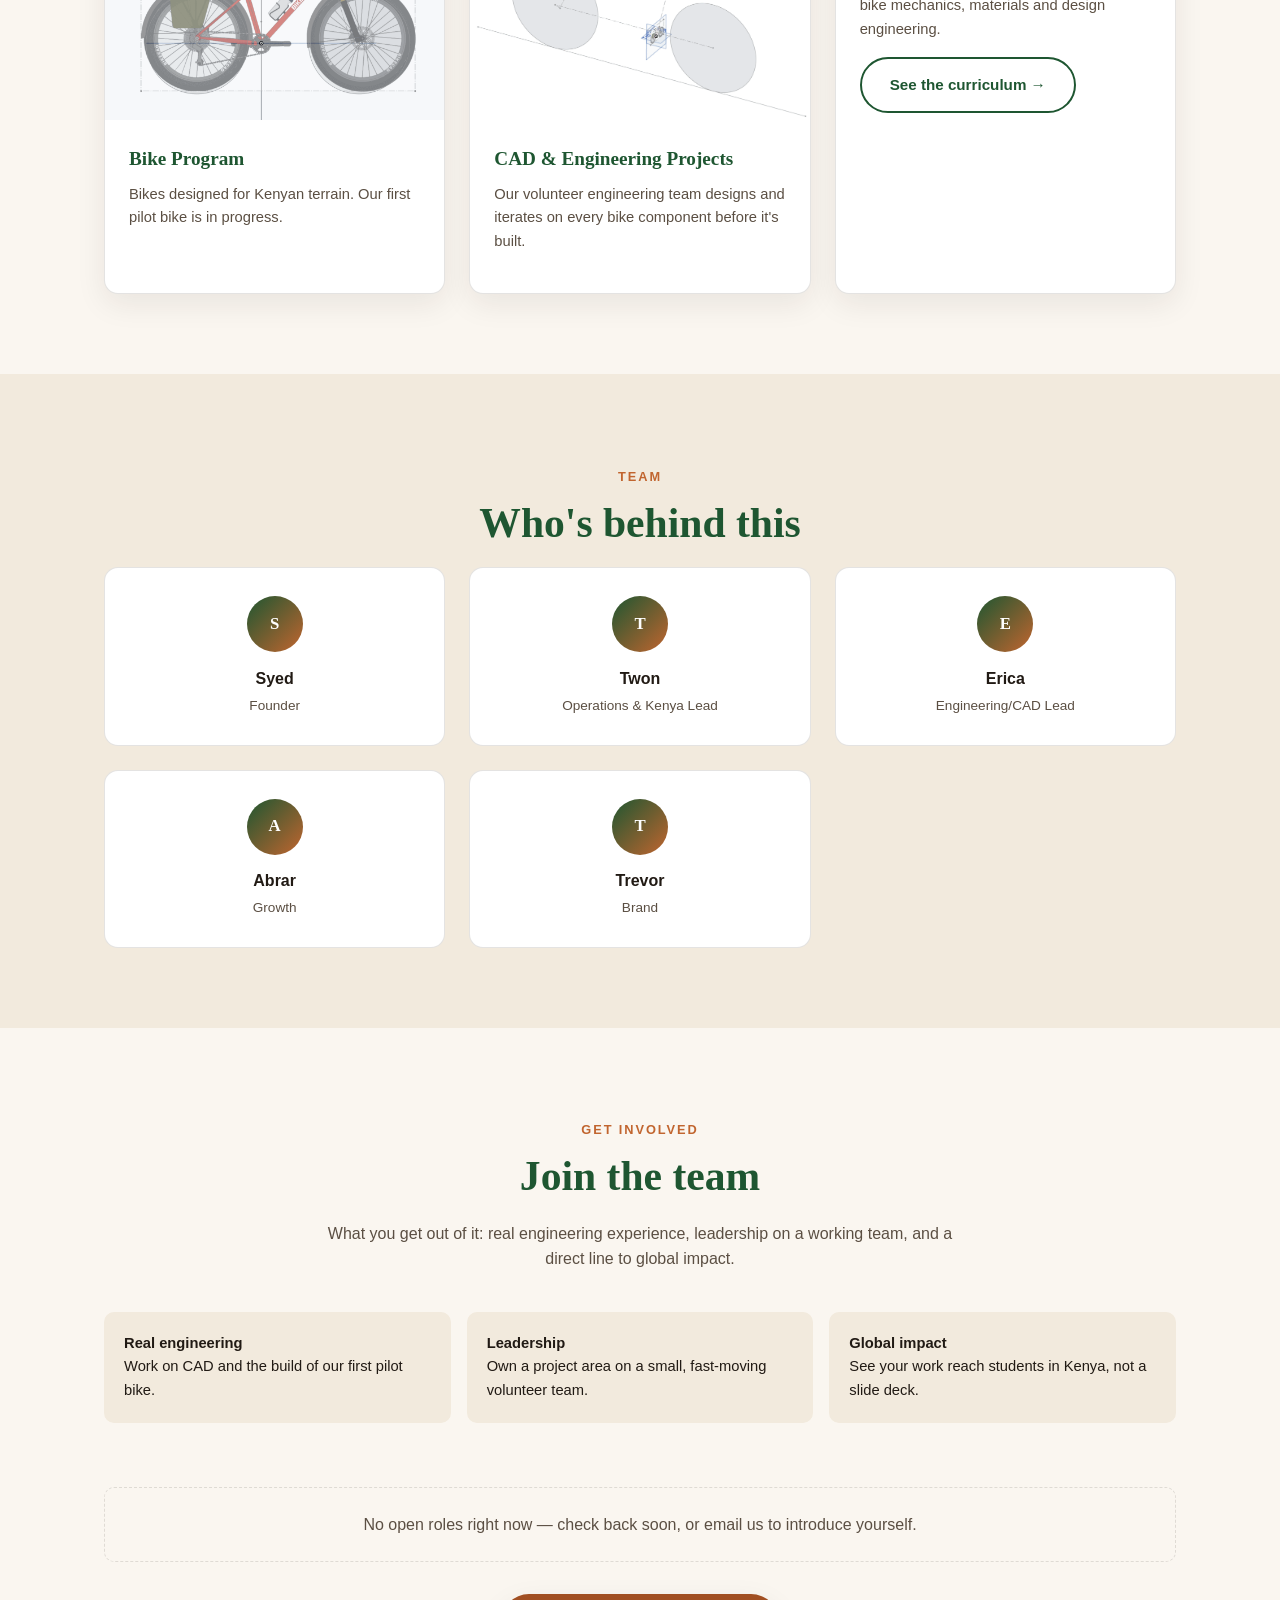
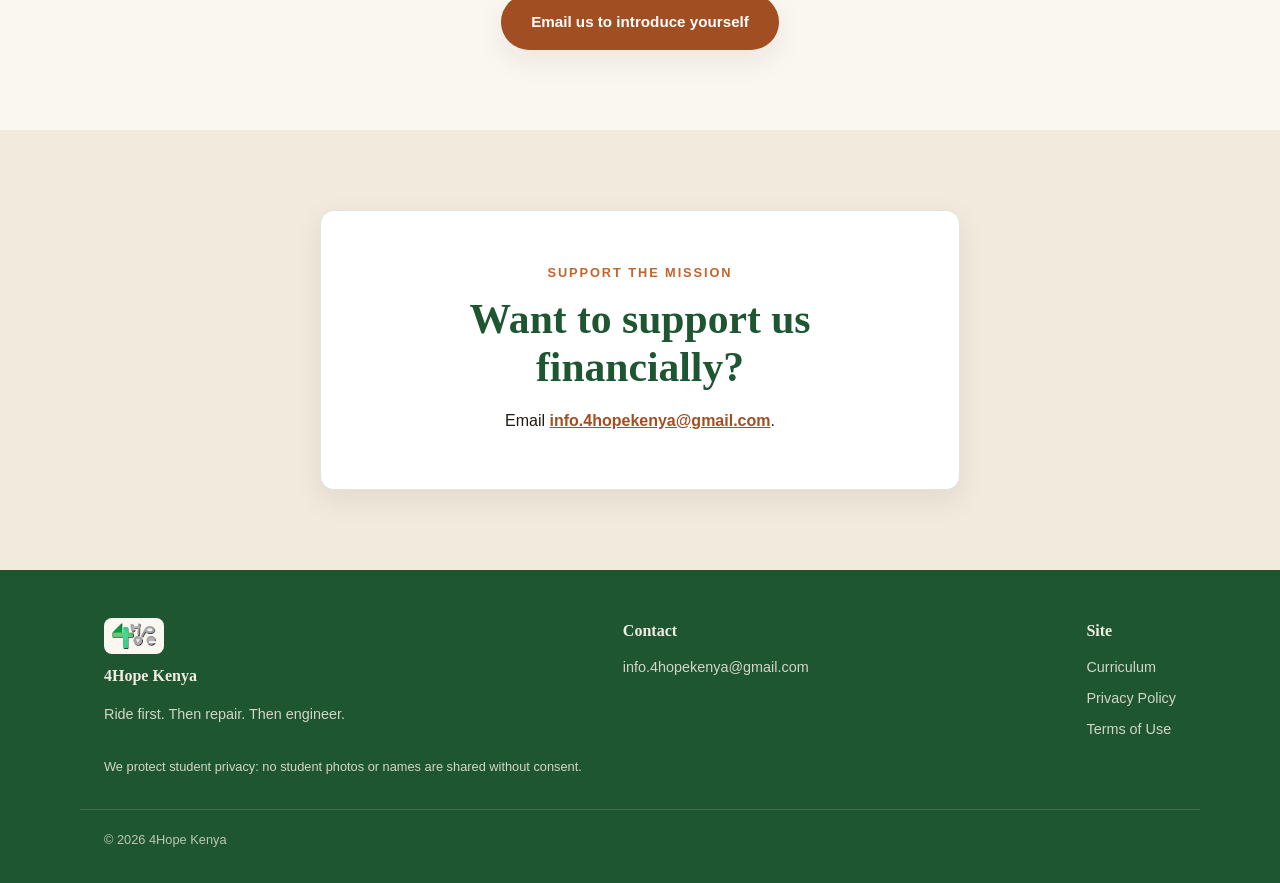
==== commit 350b3ea7: "Remove TODOs/placeholders and fix bike-delivery overclaims - Replace the dead "Apply to Join" button" ====
--- a/index.html
+++ b/index.html
@@ -167,10 +167,6 @@
       </div>
       <div class="impact-breakdown">
         <h4>$176 builds one bike</h4>
-        <p>
-          <!-- TODO: fill in the real line-item breakdown, e.g. frame, wheels, brakes, shipping -->
-          Line-item cost breakdown coming soon.
-        </p>
       </div>
     </div>
   </section>
@@ -191,7 +187,7 @@
           </div>
           <div class="body">
             <h3>Bike Program</h3>
-            <p>Real bikes, engineered for Kenyan terrain, built from CAD designs through to delivery.</p>
+            <p>Bikes designed for Kenyan terrain. Our first pilot bike is in progress.</p>
           </div>
         </div>
         <div class="work-card">
@@ -204,9 +200,6 @@
           </div>
         </div>
         <div class="work-card">
-          <div class="media">
-            <div class="placeholder-box">📚 Curriculum photo placeholder</div>
-          </div>
           <div class="body">
             <h3>Curriculum</h3>
             <p>An 8-unit, mobile-first curriculum covering bike mechanics, materials and design engineering.</p>
@@ -227,7 +220,6 @@
         <div class="team-card"><div class="team-avatar" aria-hidden="true">T</div><div class="team-name">Twon</div><div class="team-role">Operations &amp; Kenya Lead</div></div>
         <div class="team-card"><div class="team-avatar" aria-hidden="true">E</div><div class="team-name">Erica</div><div class="team-role">Engineering/CAD Lead</div></div>
         <div class="team-card"><div class="team-avatar" aria-hidden="true">A</div><div class="team-name">Abrar</div><div class="team-role">Growth</div></div>
-        <div class="team-card"><div class="team-avatar" aria-hidden="true">F</div><div class="team-name">Faysal</div><div class="team-role">Finance</div></div>
         <div class="team-card"><div class="team-avatar" aria-hidden="true">T</div><div class="team-name">Trevor</div><div class="team-role">Brand</div></div>
       </div>
     </div>
@@ -240,15 +232,14 @@
       <h2 class="section-title center">Join the team</h2>
       <p class="section-intro center">What you get out of it: real engineering experience, leadership on a working team, and a direct line to global impact.</p>
       <div class="gain-list">
-        <div><strong>Real engineering</strong><br>Work on CAD and physical builds that ship to real students.</div>
+        <div><strong>Real engineering</strong><br>Work on CAD and the build of our first pilot bike.</div>
         <div><strong>Leadership</strong><br>Own a project area on a small, fast-moving volunteer team.</div>
         <div><strong>Global impact</strong><br>See your work reach students in Kenya, not a slide deck.</div>
       </div>
       <ul class="roles-list" id="roles-list" hidden></ul>
       <p class="roles-empty" id="roles-empty" hidden>No open roles right now — check back soon, or email us to introduce yourself.</p>
       <div class="center">
-        <!-- TODO: replace "#" with the real Google Form URL -->
-        <a href="#" class="btn btn-primary" aria-disabled="true" title="Form link coming soon">Apply to Join <span class="todo">TODO: add form link</span></a>
+        <a href="mailto:info.4hopekenya@gmail.com" class="btn btn-primary">Email us to introduce yourself</a>
       </div>
     </div>
   </section>
@@ -299,16 +290,6 @@
       </ul>
     </div>
     <div class="footer-col">
-      <h4>Follow</h4>
-      <ul>
-        <!-- TODO: replace "#" with real social URLs -->
-        <li><a href="#" aria-disabled="true">Instagram <span class="todo" style="color:#F3ECE2;border-color:rgba(243,236,226,0.5)">TODO</span></a></li>
-        <li><a href="#" aria-disabled="true">LinkedIn <span class="todo" style="color:#F3ECE2;border-color:rgba(243,236,226,0.5)">TODO</span></a></li>
-        <li><a href="#" aria-disabled="true">YouTube <span class="todo" style="color:#F3ECE2;border-color:rgba(243,236,226,0.5)">TODO</span></a></li>
-        <li><a href="#" aria-disabled="true">TikTok <span class="todo" style="color:#F3ECE2;border-color:rgba(243,236,226,0.5)">TODO</span></a></li>
-      </ul>
-    </div>
-    <div class="footer-col">
       <h4>Site</h4>
       <ul>
         <li><a href="curriculum.html">Curriculum</a></li>
